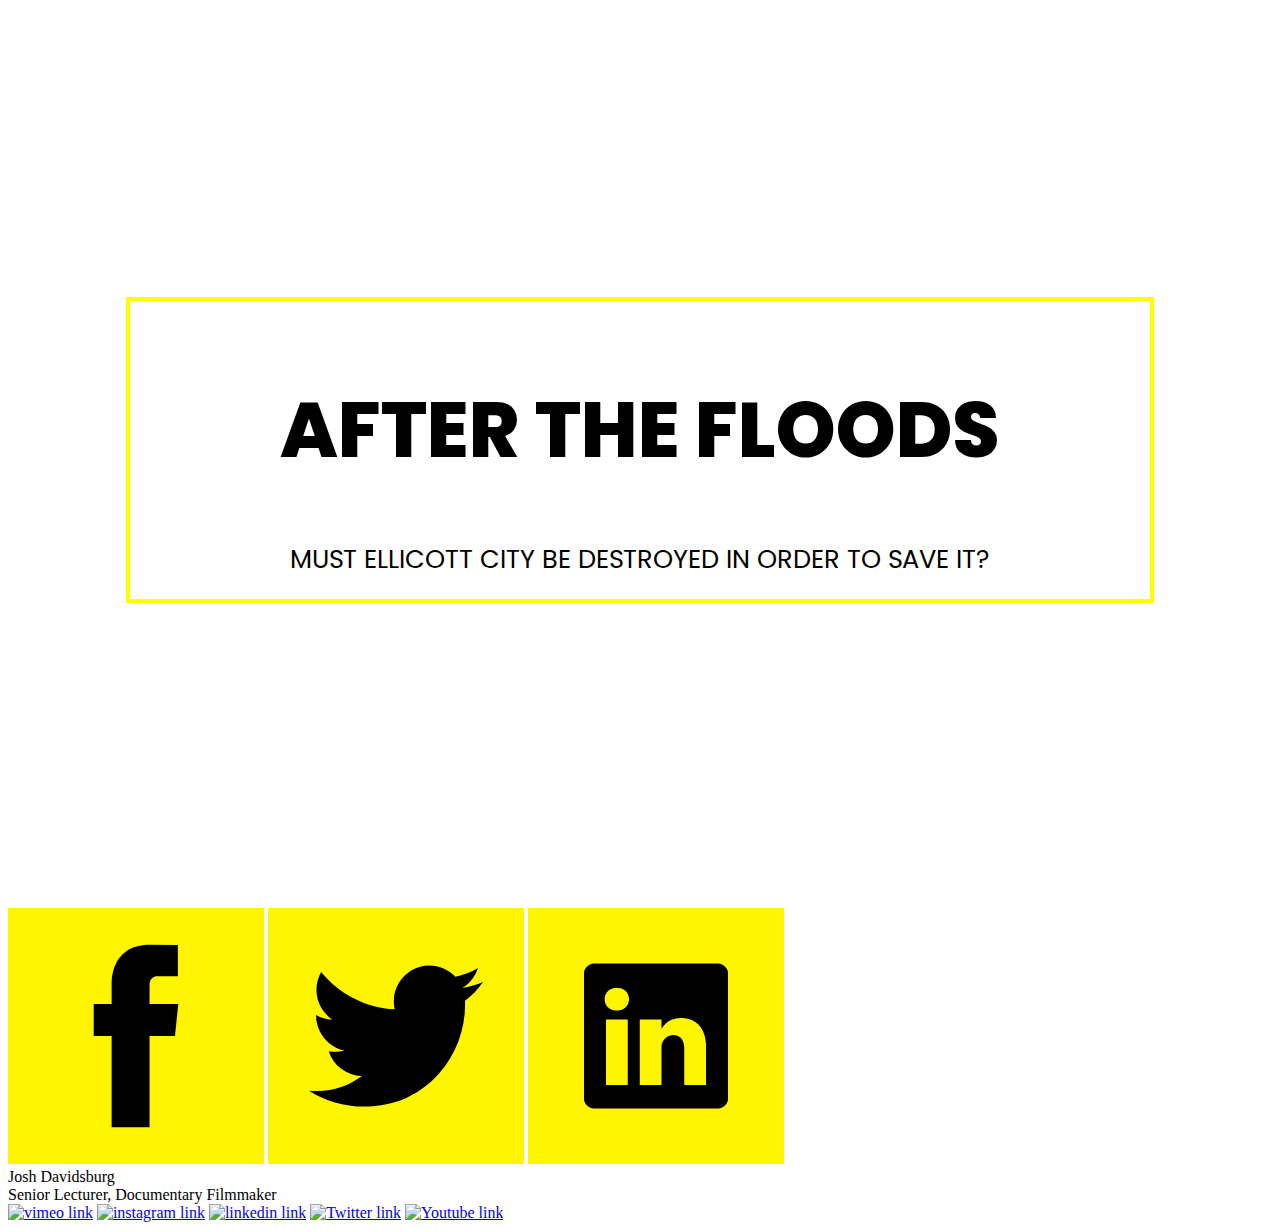
==== final-project/index.html @ 4f8ed746 "final project first" ====
<!DOCTYPE html>
<html lang="en" dir="ltr">
  <head>
    <meta charset="utf-8">
    <title>After the Floods: Must Ellicott City Be Destroyed in Order to Save It?</title>
    <link href="https://cdn.jsdelivr.net/npm/bootstrap@5.0.1/dist/css/bootstrap.min.css" rel="stylesheet" integrity="sha384-+0n0xVW2eSR5OomGNYDnhzAbDsOXxcvSN1TPprVMTNDbiYZCxYbOOl7+AMvyTG2x" crossorigin="anonymous">
    <link rel="stylesheet" rel="text/css" href="style.css">
    <link rel="preconnect" href="https://fonts.googleapis.com">
    <link rel="preconnect" href="https://fonts.gstatic.com" crossorigin>
    <link href="https://fonts.googleapis.com/css2?family=Poppins:ital,wght@0,100;0,200;0,300;0,400;0,500;0,600;0,700;0,800;0,900;1,100;1,200;1,300;1,400;1,500;1,600;1,700;1,800;1,900&display=swap" rel="stylesheet">
  </head>
  <body>
    <!-- hero video -->
      <div id="video-cover">
      <video autoplay loop muted playsinline preload id="hero-video">
        <source src="media/splash-vid.mov">
      </video>
      </div>
      <!-- hero video end -->
      <div class="hero-text">
        <h1 id="headline">After the Floods</h1>
        <div class="sub-head">Must Ellicott City Be Destroyed in Order to Save It?</div>
      </div>
      <!-- social icons -->
      <div id="social-icon-group">
      <a href="https://www.facebook.com/dialog/share"><img src="media/facebook.png" alt="facebook share" class="social-icons-top"></a>
      <a href="https://twitter.com/intent/tweet"><img src="media/twitter.png" alt="instagram link" class="social-icons-top"></a>
      <a href="https://www.linkedin.com/shareArticle"><img src="media/linkedin.png" alt="linkedin link" class="social-icons-top"></a>
      </div>

  <!-- start body -->


    <div id="footer">
      <div class="row align-items-start">
      <div class="col-sm-4" id="footer-text">
        Josh Davidsburg
      </div>
      <div class="col-sm-4" id="footer-text">
        <div class="footer-text">Senior Lecturer, Documentary Filmmaker</div>
      </div>
        <div class="col-sm-4">
          <div id="social-icons-footer">
            <a href="https://vimeo.com/jdavidsburg"><img src="icons/vimeo.jpg" alt="vimeo link" class="social-icons-bottom"></a>
            <a href="https://www.instagram.com/lot1films"><img src="icons/insta.jpg" alt="instagram link" class="social-icons-bottom"></a>
            <a href="https://www.linkedin.com/in/jdavidsburg/"><img src="icons/linkedin.png" alt="linkedin link" class="social-icons-bottom"></a>
            <a href="https://twitter.com/jdavidsburg"><img src="icons/twitter.png" alt="Twitter link" class="social-icons-bottom"></a>
            <a href="https://www.youtube.com/channel/UCfzJmSmxQj7am_1kh0dLAog"><img src="icons/youtube.png" alt="Youtube link" class="social-icons-bottom"></a>
          </div>
        </div>
    </div>
  </div>


    <script src="https://cdn.jsdelivr.net/npm/bootstrap@5.0.1/dist/js/bootstrap.bundle.min.js" integrity="sha384-gtEjrD/SeCtmISkJkNUaaKMoLD0//ElJ19smozuHV6z3Iehds+3Ulb9Bn9Plx0x4" crossorigin="anonymous"></script>
  </body>
</html>
---- final-project/style.css ----
h1{
  font-size: 6vw;
}

p{
font-family: 'PT Serif', serif;
size: 1em;
}
/* hero video/headline */

#hero-video{
  display: block;
  opacity: .5;
  overflow-x: hidden;
  display: block;
  min-height: 100vh;
  height: auto;
  width: 100%;
  object-fit: cover;
}

.hero-text{
  text-align: center;
  position: absolute;
  top: 50%;
  left: 50%;
  transform: translate(-50%, -50%);
  width: 1000px;
  padding: 20px 10px 20px 10px;
  border: 4px solid yellow;
}

#headline{
  font-family: 'Poppins', sans-serif;
  text-align: center;
  text-transform: uppercase;
  font-weight: 800;
}

.sub-head{
  font-family: 'Poppins', sans-serif;
  font-size: 2vw;
  text-transform: uppercase;
  display: inline;
  padding-left: 10px;
  padding-right: 10px;
  margin-top: 30px;
}

@media screen and (max-width:1200px){
  .hero-text{
    width: 600px;
  }

  @media screen and (max-width:800px){
    .hero-text{
      width: 400px;
    }

#about-section-head{
  font-family: 'Anton', sans-serif;
  font-size: 3em;
  color: #130AFC;
  text-transform: uppercase;
  padding-top: 15px;
}
.section-head{
  font-family: 'Anton', sans-serif;
  font-size: 3em;
  color: #130AFC;
  text-transform: uppercase;
  padding-top: 50px;

}

.camera-photo{
  width: 100%;
  padding-top: 25px;
  padding-left: 25px;
}

#about-me{
  padding-top: 40px;

}

#skills{
  text-align: center;
}

/*Experience */
.jobtitle {
  font-family: 'PT Serif', serif;
  font-weight: 600;
  font-size: 1.5em;
  margin-top: 20px
}


/* Job organization titling */
.organization {
  font-family: 'PT Serif', serif;
  font-weight: 400;
  font-size: 1.25em;
}

/* Job dates styling */
.date{
  font-family: 'PT Serif', serif;
  font-weight: 400;
  font-style: italic;
  font-size: 1em;
  margin-top: 2px;
}

/* skills */
li {
  font-family: 'PT Serif', serif;
  font-size: 1em;
  list-style-type: none;
  margin-top: 5px;
  margin-left: 20px;
  display:inline-table;
}

/*substack info */
#substack{
border: 2px solid black;
margin-top: 75px;
}

.section-head-substack{
  font-family: 'Anton', sans-serif;
  font-size: 3em;
  color: #130AFC;
  text-transform: uppercase;
}
#substack-signup{
   width:480;
   height:320;
   background:white;
   frameborder:0;
   scrolling: no;
}

/*footer*/
#footer{
  background-color: #130AFC;
  margin-top: 100px;
}

#footer-text {
  font-size: 1em;
  text-align: center;
  font-family: 'Anton', sans-serif;
  color: white;
  padding-top: 20px;
  padding-bottom: 20px;
}

/*social icons top */
.social-icons-top{
  width: 50px;
  display: inline-block;
}

#social-icon-group{
  position: absolute;
  top: 15px;
  left: 20px;
}

/* social icons footer */
.social-icons-bottom{
  width: 30px;
  display: inline-block;
}

#social-icons-footer{
  position: absolute;
  right: 20px;
  margin-top: 15px;
}

@media screen and (max-width:600px){
  #footer-text{
    display: none;
  }


body{
  overflow-x: hidden;
}
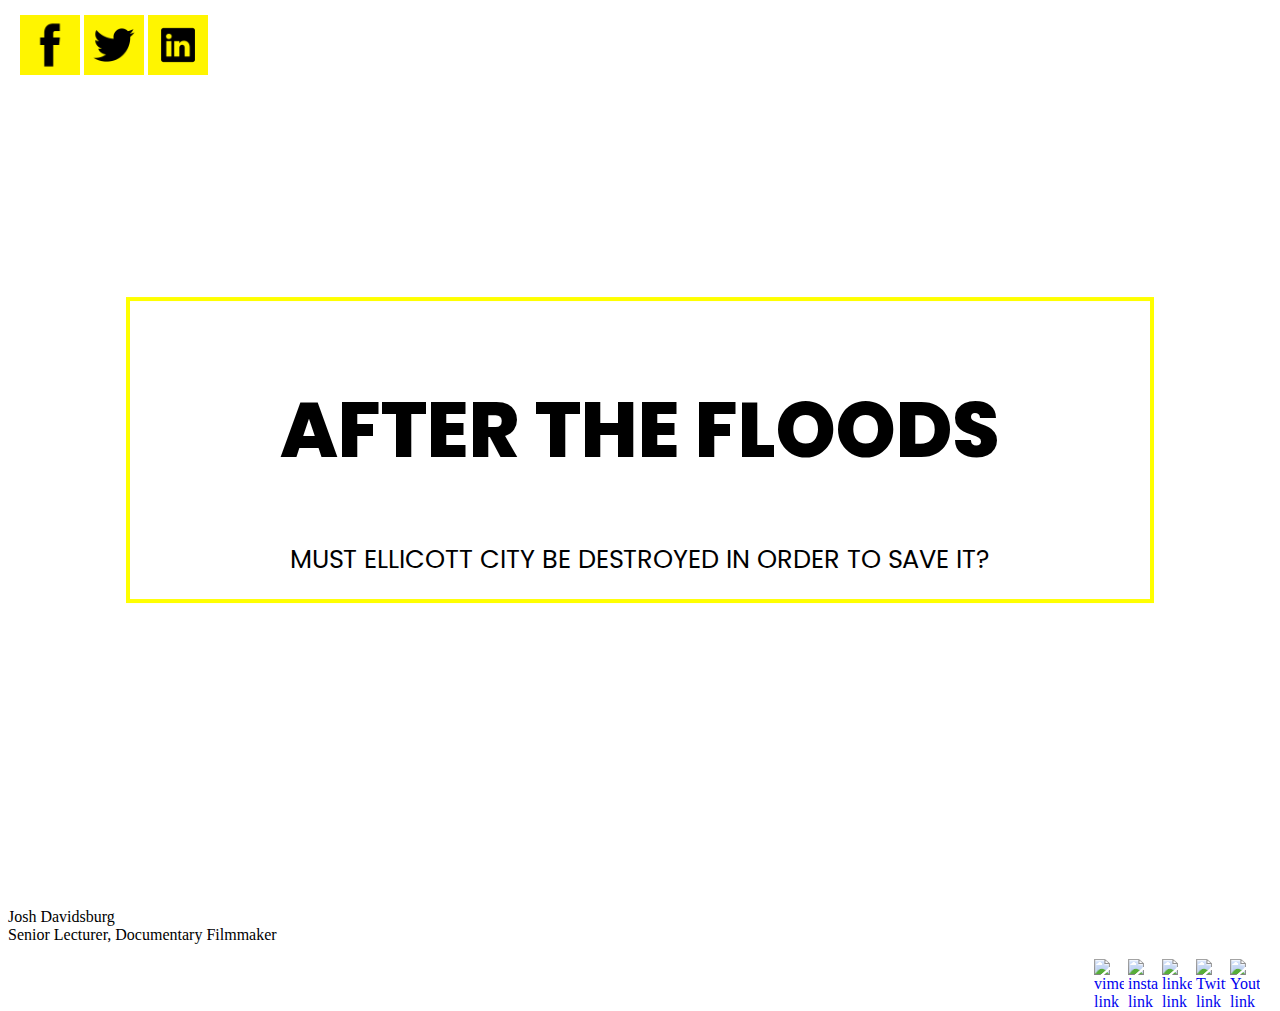
==== commit b23cf8e2: "final updates" ====
--- a/final-project/index.html
+++ b/final-project/index.html
@@ -21,11 +21,12 @@
         <h1 id="headline">After the Floods</h1>
         <div class="sub-head">Must Ellicott City Be Destroyed in Order to Save It?</div>
       </div>
+
       <!-- social icons -->
-      <div id="social-icon-group">
-      <a href="https://www.facebook.com/dialog/share"><img src="media/facebook.png" alt="facebook share" class="social-icons-top"></a>
-      <a href="https://twitter.com/intent/tweet"><img src="media/twitter.png" alt="instagram link" class="social-icons-top"></a>
-      <a href="https://www.linkedin.com/shareArticle"><img src="media/linkedin.png" alt="linkedin link" class="social-icons-top"></a>
+      <div id="social-icons-group">
+      <a href="https://www.facebook.com/sharer/sharer.php?u=https%3A//jdavidsburg.github.io/josh-davidsburg-jour352/final-project/index.html"><img src="media/facebook.png" alt="facebook share" class="social-icons-top"></a>
+      <a href="https://twitter.com/intent/tweet?text=https%3A//jdavidsburg.github.io/josh-davidsburg-jour352/final-project/index.html"><img src="media/twitter.png" alt="instagram link" class="social-icons-top"></a>
+      <a href="https://www.linkedin.com/shareArticle?mini=true&url=https%3A//jdavidsburg.github.io/josh-davidsburg-jour352/final-project/index.html&title=&summary=&source="><img src="media/linkedin.png" alt="linkedin link" class="social-icons-top"></a>
       </div>
 
   <!-- start body -->
--- a/final-project/style.css
+++ b/final-project/style.css
@@ -51,11 +51,43 @@
   .hero-text{
     width: 600px;
   }
-
-  @media screen and (max-width:800px){
+}
+
+@media screen and (max-width:800px){
     .hero-text{
       width: 400px;
     }
+  }
+    /*social icons top */
+    .social-icons-top{
+      width: 60px;
+      display: inline-block;
+    }
+
+    #social-icons-group{
+      position: absolute;
+      top: 15px;
+      left: 20px;
+    }
+
+    /* social icons footer */
+    .social-icons-bottom{
+      width: 30px;
+      display: inline-block;
+    }
+
+    #social-icons-footer{
+      position: absolute;
+      right: 20px;
+      margin-top: 15px;
+    }
+
+    @media screen and (max-width:600px){
+      #footer-text{
+        display: none;
+      }
+
+
 
 #about-section-head{
   font-family: 'Anton', sans-serif;
@@ -164,7 +196,7 @@
   display: inline-block;
 }
 
-#social-icon-group{
+#social-icons-group{
   position: absolute;
   top: 15px;
   left: 20px;
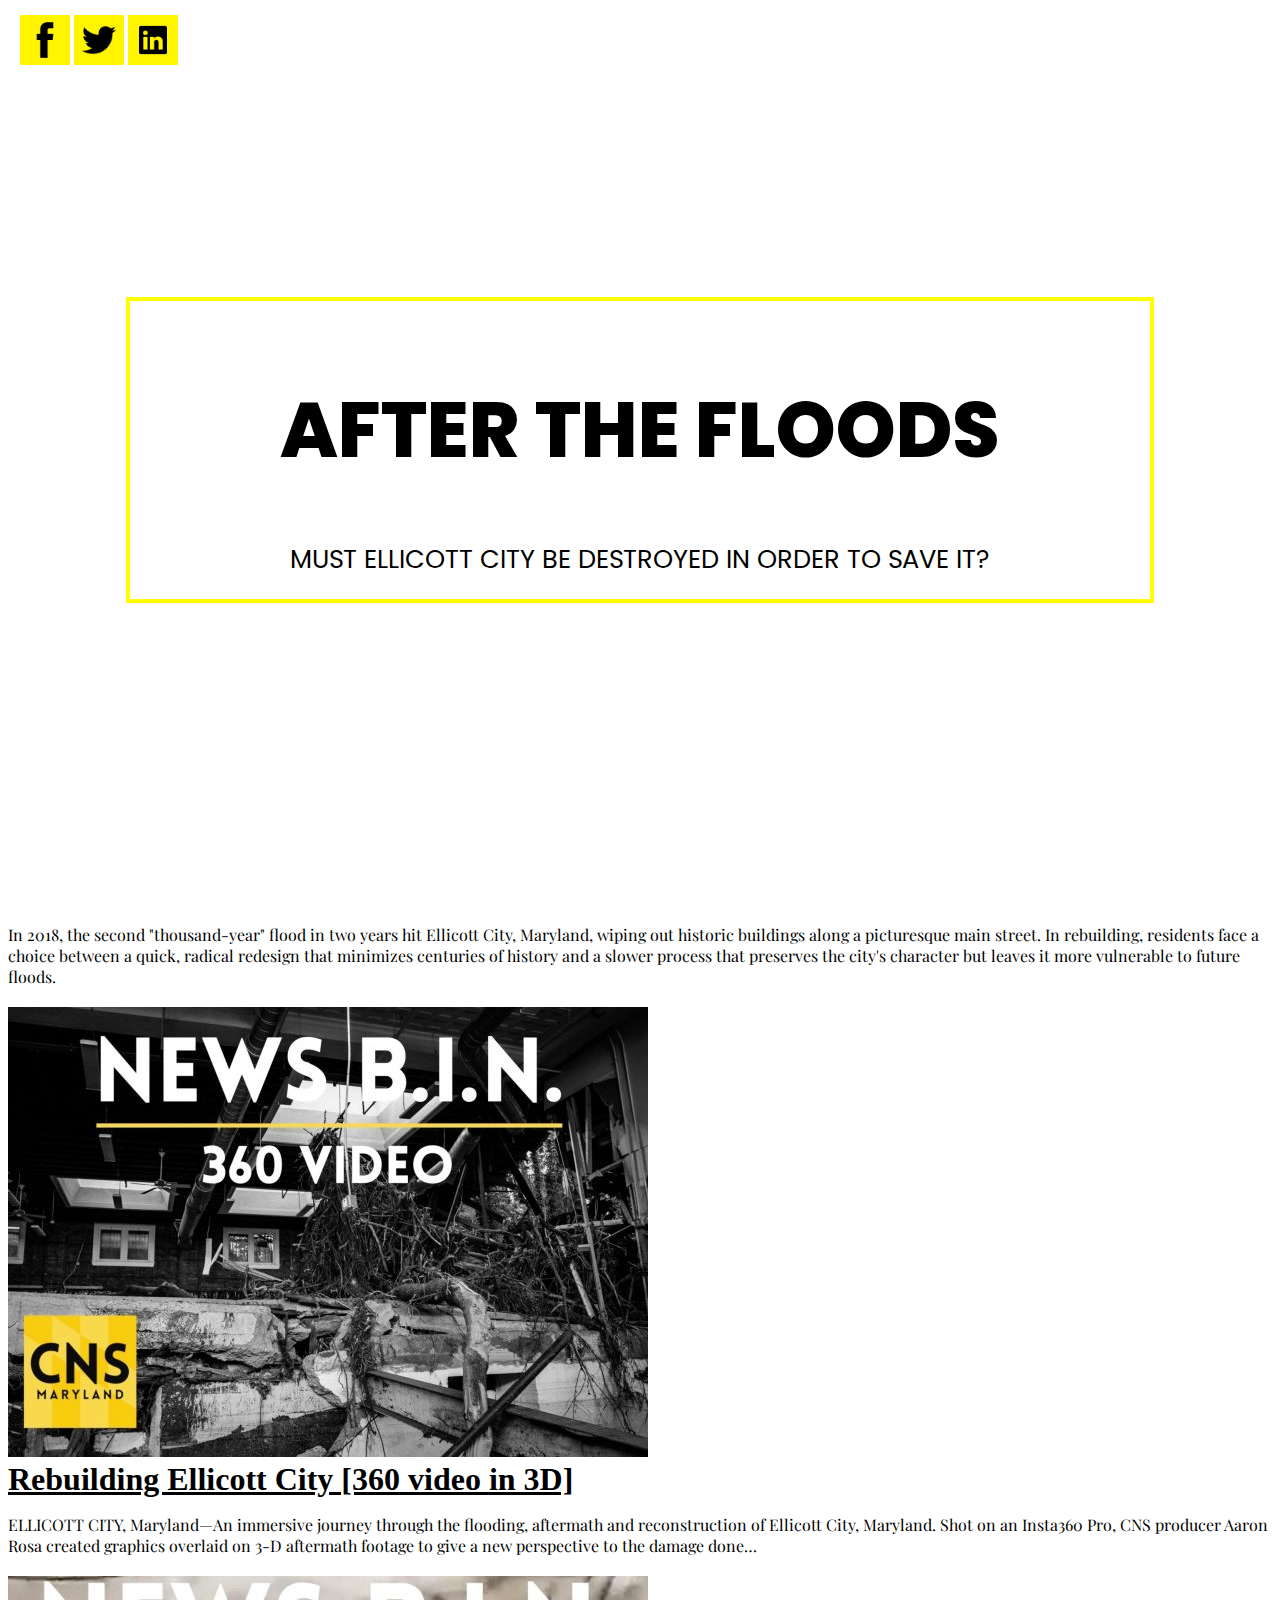
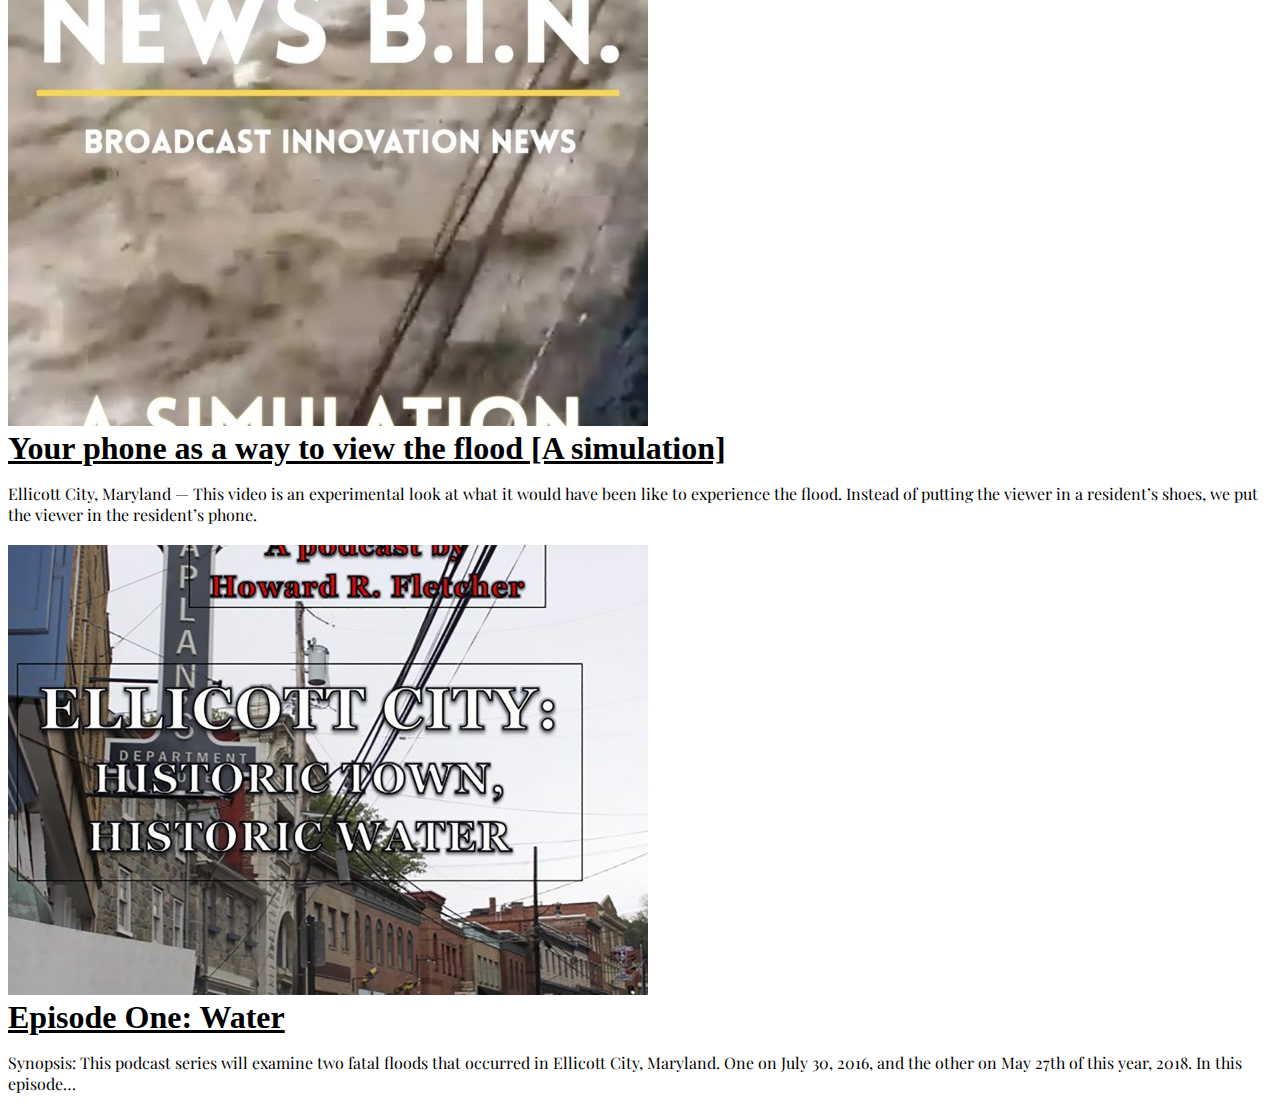
==== commit 392b62a9: "update" ====
--- a/final-project/index.html
+++ b/final-project/index.html
@@ -27,32 +27,46 @@
       <a href="https://www.facebook.com/sharer/sharer.php?u=https%3A//jdavidsburg.github.io/josh-davidsburg-jour352/final-project/index.html"><img src="media/facebook.png" alt="facebook share" class="social-icons-top"></a>
       <a href="https://twitter.com/intent/tweet?text=https%3A//jdavidsburg.github.io/josh-davidsburg-jour352/final-project/index.html"><img src="media/twitter.png" alt="instagram link" class="social-icons-top"></a>
       <a href="https://www.linkedin.com/shareArticle?mini=true&url=https%3A//jdavidsburg.github.io/josh-davidsburg-jour352/final-project/index.html&title=&summary=&source="><img src="media/linkedin.png" alt="linkedin link" class="social-icons-top"></a>
+      <link rel="preconnect" href="https://fonts.googleapis.com">
+      <link rel="preconnect" href="https://fonts.gstatic.com" crossorigin>
+      <link href="https://fonts.googleapis.com/css2?family=Playfair+Display:ital,wght@0,400;0,500;0,600;1,400;1,500;1,600;1,900&display=swap" rel="stylesheet"> 
       </div>
 
   <!-- start body -->
+  <div class="container">
+  <p>In 2018, the second "thousand-year" flood in two years hit Ellicott City, Maryland, wiping out historic buildings along a picturesque main street. In rebuilding, residents face a choice between a quick, radical redesign that minimizes centuries of history and a slower process that preserves the city's character but leaves it more vulnerable to future floods.<p>
 
 
-    <div id="footer">
-      <div class="row align-items-start">
-      <div class="col-sm-4" id="footer-text">
-        Josh Davidsburg
+    <div class="row">
+        <div class="col-md-4">
+        <div class="story-box">
+            <a href="https://cnsmaryland.org/2018/12/12/rebuilding-ellicott-city-360-video-in-3d/"><img src="media/ellicott-city-360.jpg" alt="Ellicott City 360" class="img-fluid"></a>
+            <div class="story-head"><a href="https://cnsmaryland.org/2018/12/12/rebuilding-ellicott-city-360-video-in-3d/">Rebuilding Ellicott City [360 video in 3D]</a></div>
+            <p>ELLICOTT CITY, Maryland—An immersive journey through the flooding, aftermath and reconstruction of Ellicott City, Maryland. Shot on an Insta360 Pro, CNS producer Aaron Rosa created graphics overlaid on 3-D aftermath footage to give a new perspective to the damage done…<p>
+        </div>
       </div>
-      <div class="col-sm-4" id="footer-text">
-        <div class="footer-text">Senior Lecturer, Documentary Filmmaker</div>
+      <div class="col-md-4">
+        <div class="story-box">
+          <a href="https://cnsmaryland.org/2018/12/12/your-phone-as-a-way-to-view-the-flood-a-simulation/"><img src="media/storm-phone.jpg" alt="Phone Simulation Thumbnail" class="img-fluid"></a>
+          <div class="story-head"><a href="https://cnsmaryland.org/2018/12/12/your-phone-as-a-way-to-view-the-flood-a-simulation/">Your phone as a way to view the flood [A simulation]</a></div>
+          <p>Ellicott City, Maryland — This video is an experimental look at what it would have been like to experience the flood. Instead of putting the viewer in a resident’s shoes, we put the viewer in the resident’s phone.</p>
+          </div>
+    </div>
+    <div class="col-md-4">
+      <div class="story-box">
+        <a href="https://cnsmaryland.org/2018/12/18/ellicott-city-historic-town-historic-water-podcast-episode-one/"><img src="media/podcast-art.jpg" alt="Podcast Thumbnail" class="img-fluid"></a>
+        <div class="story-head">
+          <a href="https://cnsmaryland.org/2018/12/18/ellicott-city-historic-town-historic-water-podcast-episode-one/">Episode One: Water</a>
+        </div>
+          <p>Synopsis: This podcast series will examine two fatal floods that occurred in Ellicott City, Maryland. One on July 30, 2016, and the other on May 27th of this year, 2018. In this episode…</p>
+          </div>
       </div>
-        <div class="col-sm-4">
-          <div id="social-icons-footer">
-            <a href="https://vimeo.com/jdavidsburg"><img src="icons/vimeo.jpg" alt="vimeo link" class="social-icons-bottom"></a>
-            <a href="https://www.instagram.com/lot1films"><img src="icons/insta.jpg" alt="instagram link" class="social-icons-bottom"></a>
-            <a href="https://www.linkedin.com/in/jdavidsburg/"><img src="icons/linkedin.png" alt="linkedin link" class="social-icons-bottom"></a>
-            <a href="https://twitter.com/jdavidsburg"><img src="icons/twitter.png" alt="Twitter link" class="social-icons-bottom"></a>
-            <a href="https://www.youtube.com/channel/UCfzJmSmxQj7am_1kh0dLAog"><img src="icons/youtube.png" alt="Youtube link" class="social-icons-bottom"></a>
-          </div>
-        </div>
-    </div>
-  </div>
+      </div>
 
 
+
+
+  </div>
     <script src="https://cdn.jsdelivr.net/npm/bootstrap@5.0.1/dist/js/bootstrap.bundle.min.js" integrity="sha384-gtEjrD/SeCtmISkJkNUaaKMoLD0//ElJ19smozuHV6z3Iehds+3Ulb9Bn9Plx0x4" crossorigin="anonymous"></script>
   </body>
 </html>
--- a/final-project/style.css
+++ b/final-project/style.css
@@ -3,7 +3,7 @@
 }
 
 p{
-font-family: 'PT Serif', serif;
+font-family: 'Playfair Display', serif;
 size: 1em;
 }
 /* hero video/headline */
@@ -28,6 +28,13 @@
   width: 1000px;
   padding: 20px 10px 20px 10px;
   border: 4px solid yellow;
+}
+/* link */
+a{
+  color: black;
+}
+a:hover{
+  color:#f23030;
 }
 
 #headline{
@@ -86,108 +93,6 @@
       #footer-text{
         display: none;
       }
-
-
-
-#about-section-head{
-  font-family: 'Anton', sans-serif;
-  font-size: 3em;
-  color: #130AFC;
-  text-transform: uppercase;
-  padding-top: 15px;
-}
-.section-head{
-  font-family: 'Anton', sans-serif;
-  font-size: 3em;
-  color: #130AFC;
-  text-transform: uppercase;
-  padding-top: 50px;
-
-}
-
-.camera-photo{
-  width: 100%;
-  padding-top: 25px;
-  padding-left: 25px;
-}
-
-#about-me{
-  padding-top: 40px;
-
-}
-
-#skills{
-  text-align: center;
-}
-
-/*Experience */
-.jobtitle {
-  font-family: 'PT Serif', serif;
-  font-weight: 600;
-  font-size: 1.5em;
-  margin-top: 20px
-}
-
-
-/* Job organization titling */
-.organization {
-  font-family: 'PT Serif', serif;
-  font-weight: 400;
-  font-size: 1.25em;
-}
-
-/* Job dates styling */
-.date{
-  font-family: 'PT Serif', serif;
-  font-weight: 400;
-  font-style: italic;
-  font-size: 1em;
-  margin-top: 2px;
-}
-
-/* skills */
-li {
-  font-family: 'PT Serif', serif;
-  font-size: 1em;
-  list-style-type: none;
-  margin-top: 5px;
-  margin-left: 20px;
-  display:inline-table;
-}
-
-/*substack info */
-#substack{
-border: 2px solid black;
-margin-top: 75px;
-}
-
-.section-head-substack{
-  font-family: 'Anton', sans-serif;
-  font-size: 3em;
-  color: #130AFC;
-  text-transform: uppercase;
-}
-#substack-signup{
-   width:480;
-   height:320;
-   background:white;
-   frameborder:0;
-   scrolling: no;
-}
-
-/*footer*/
-#footer{
-  background-color: #130AFC;
-  margin-top: 100px;
-}
-
-#footer-text {
-  font-size: 1em;
-  text-align: center;
-  font-family: 'Anton', sans-serif;
-  color: white;
-  padding-top: 20px;
-  padding-bottom: 20px;
 }
 
 /*social icons top */
@@ -214,12 +119,26 @@
   margin-top: 15px;
 }
 
+/*story squares */
+.story-box{
+  margin-top: 20px;
+}
+
+.story-head{
+  font-size: 2em;
+  font-weight: 700;
+  width: 100%;
+}
+
+
+
 @media screen and (max-width:600px){
   #footer-text{
     display: none;
   }
 
 
+
 body{
   overflow-x: hidden;
 }
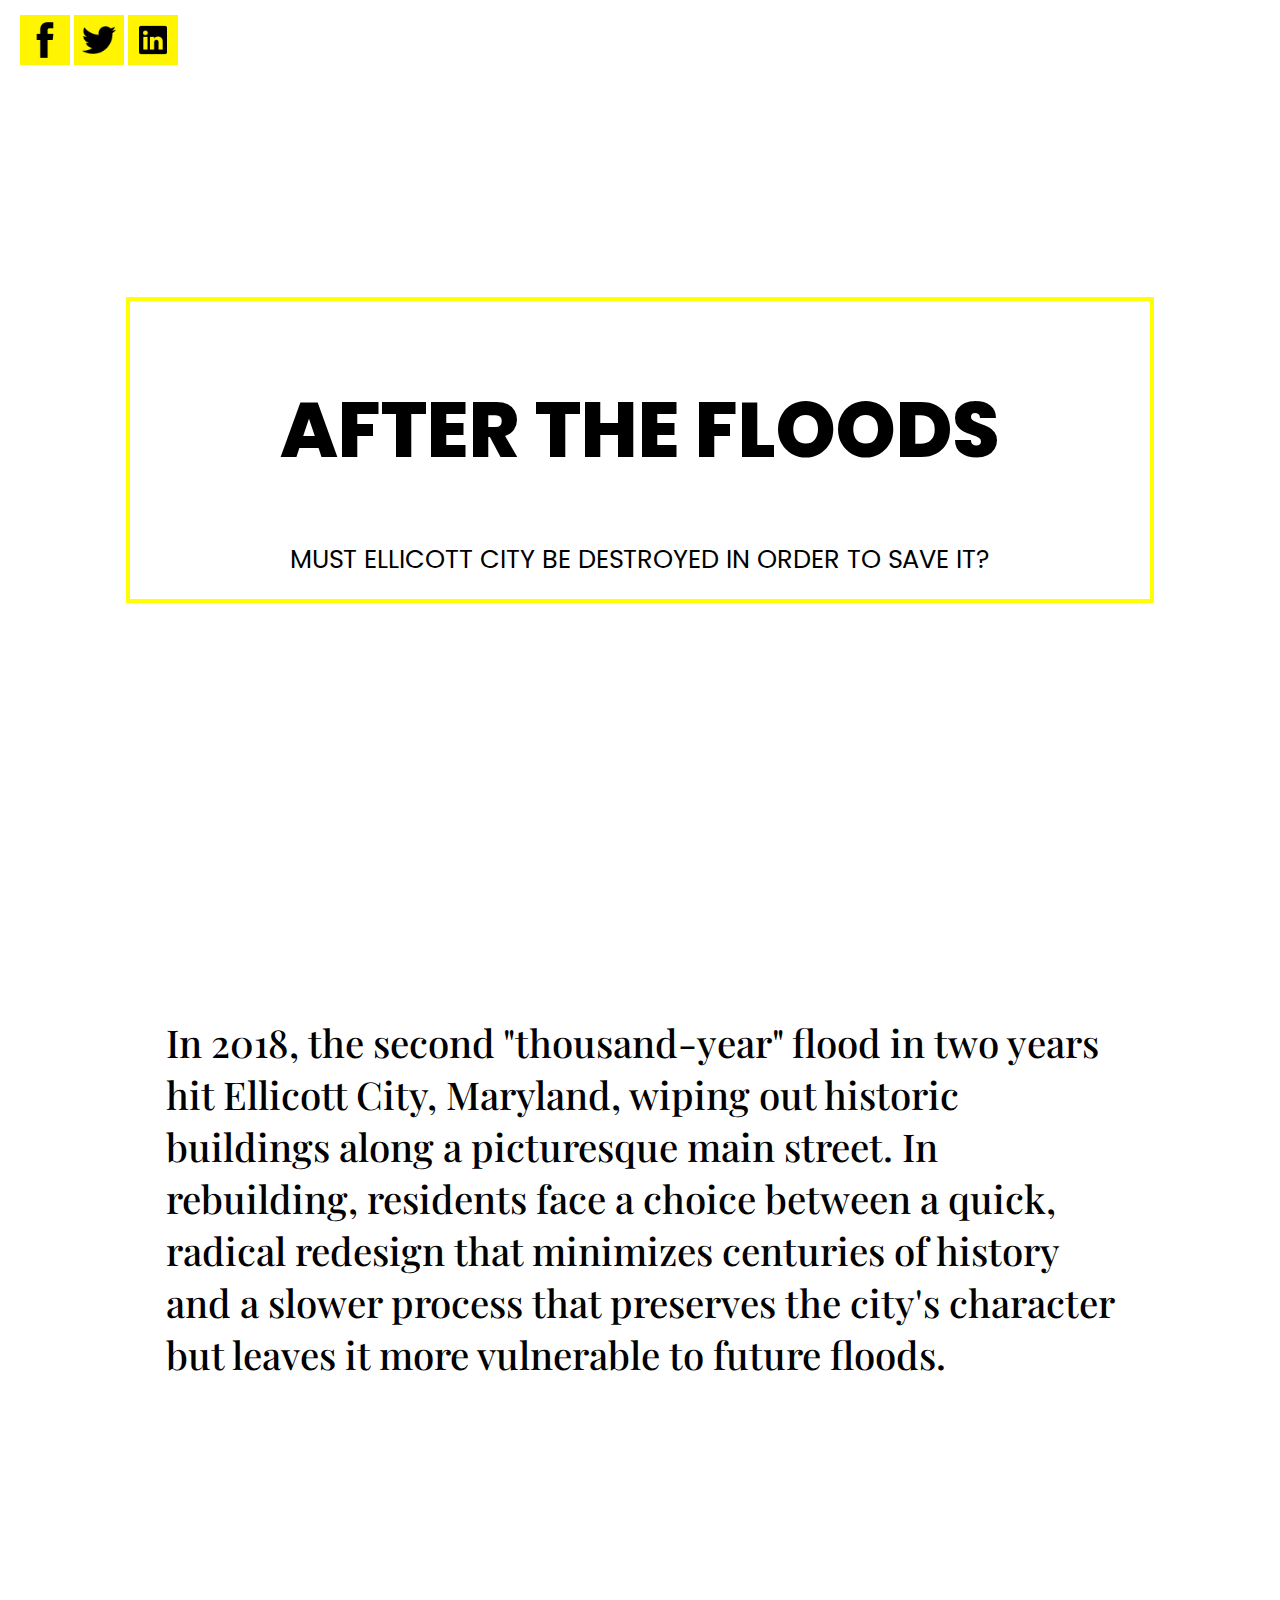
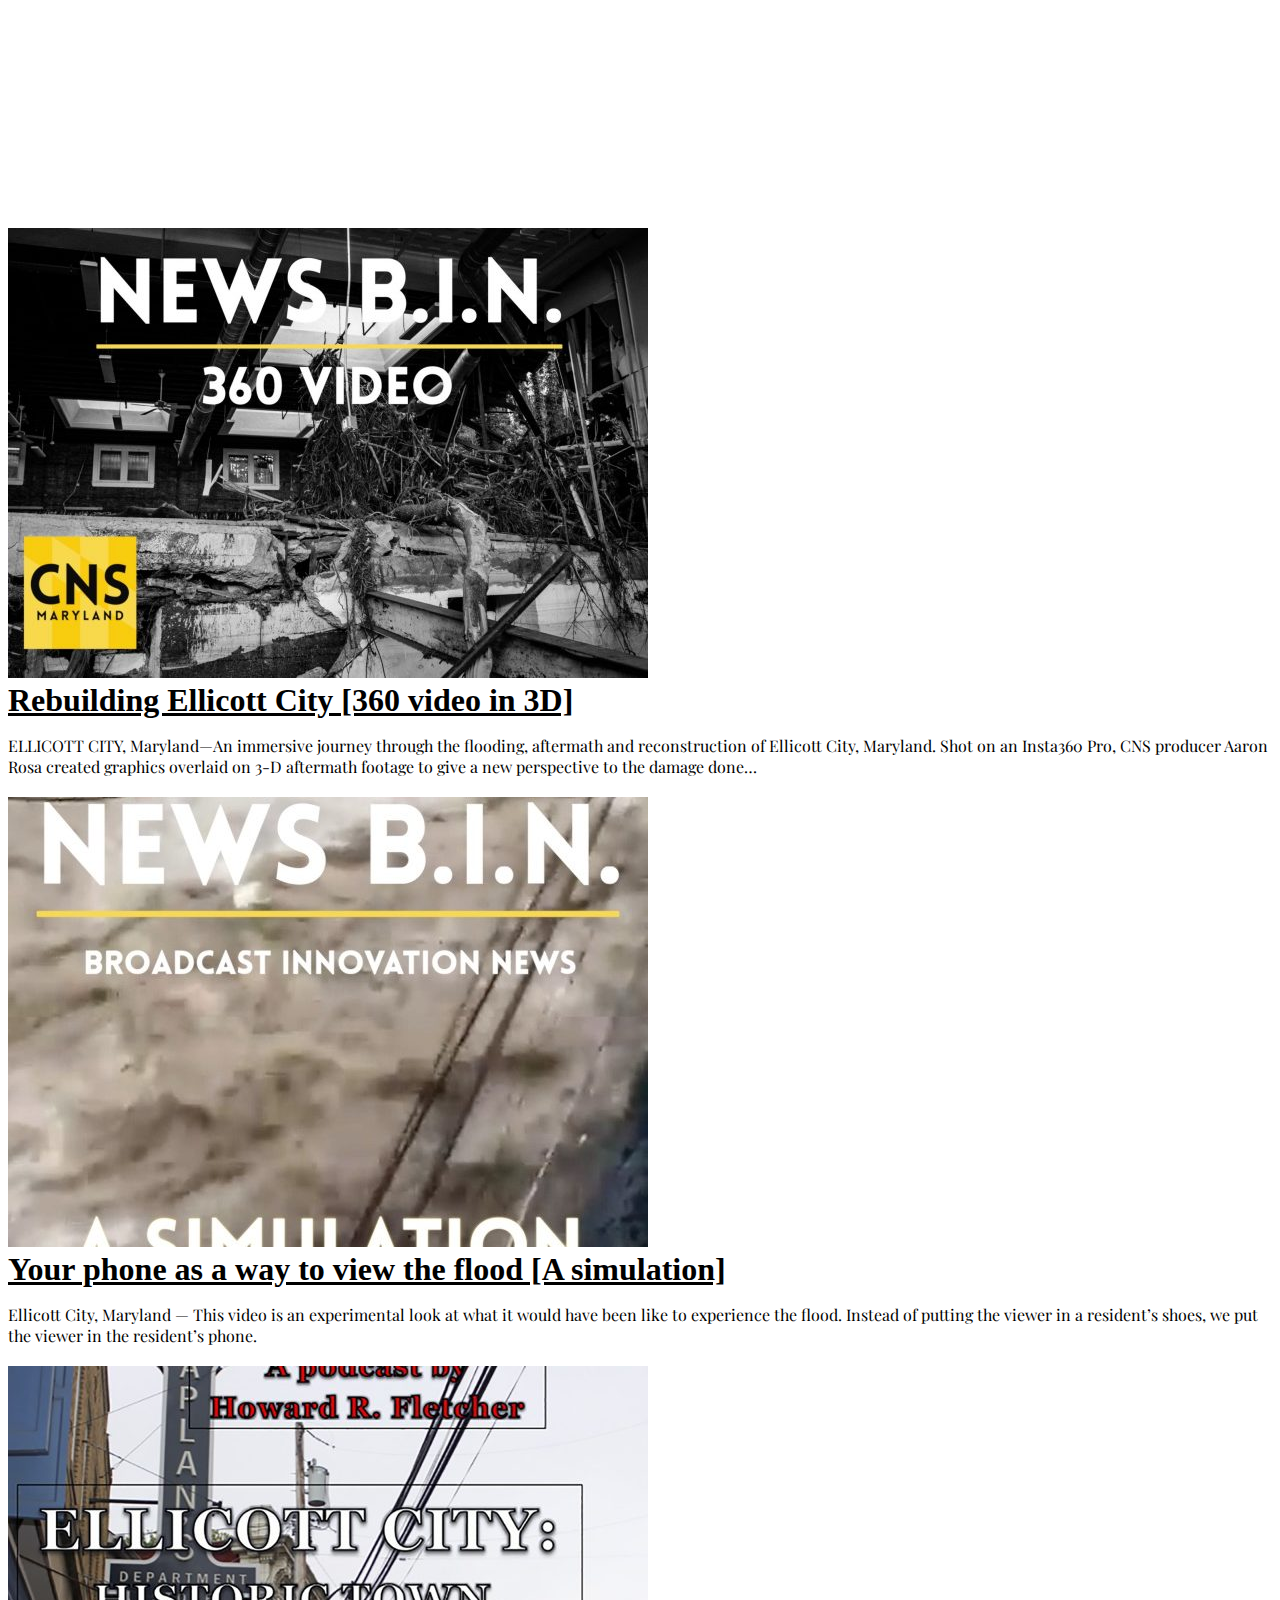
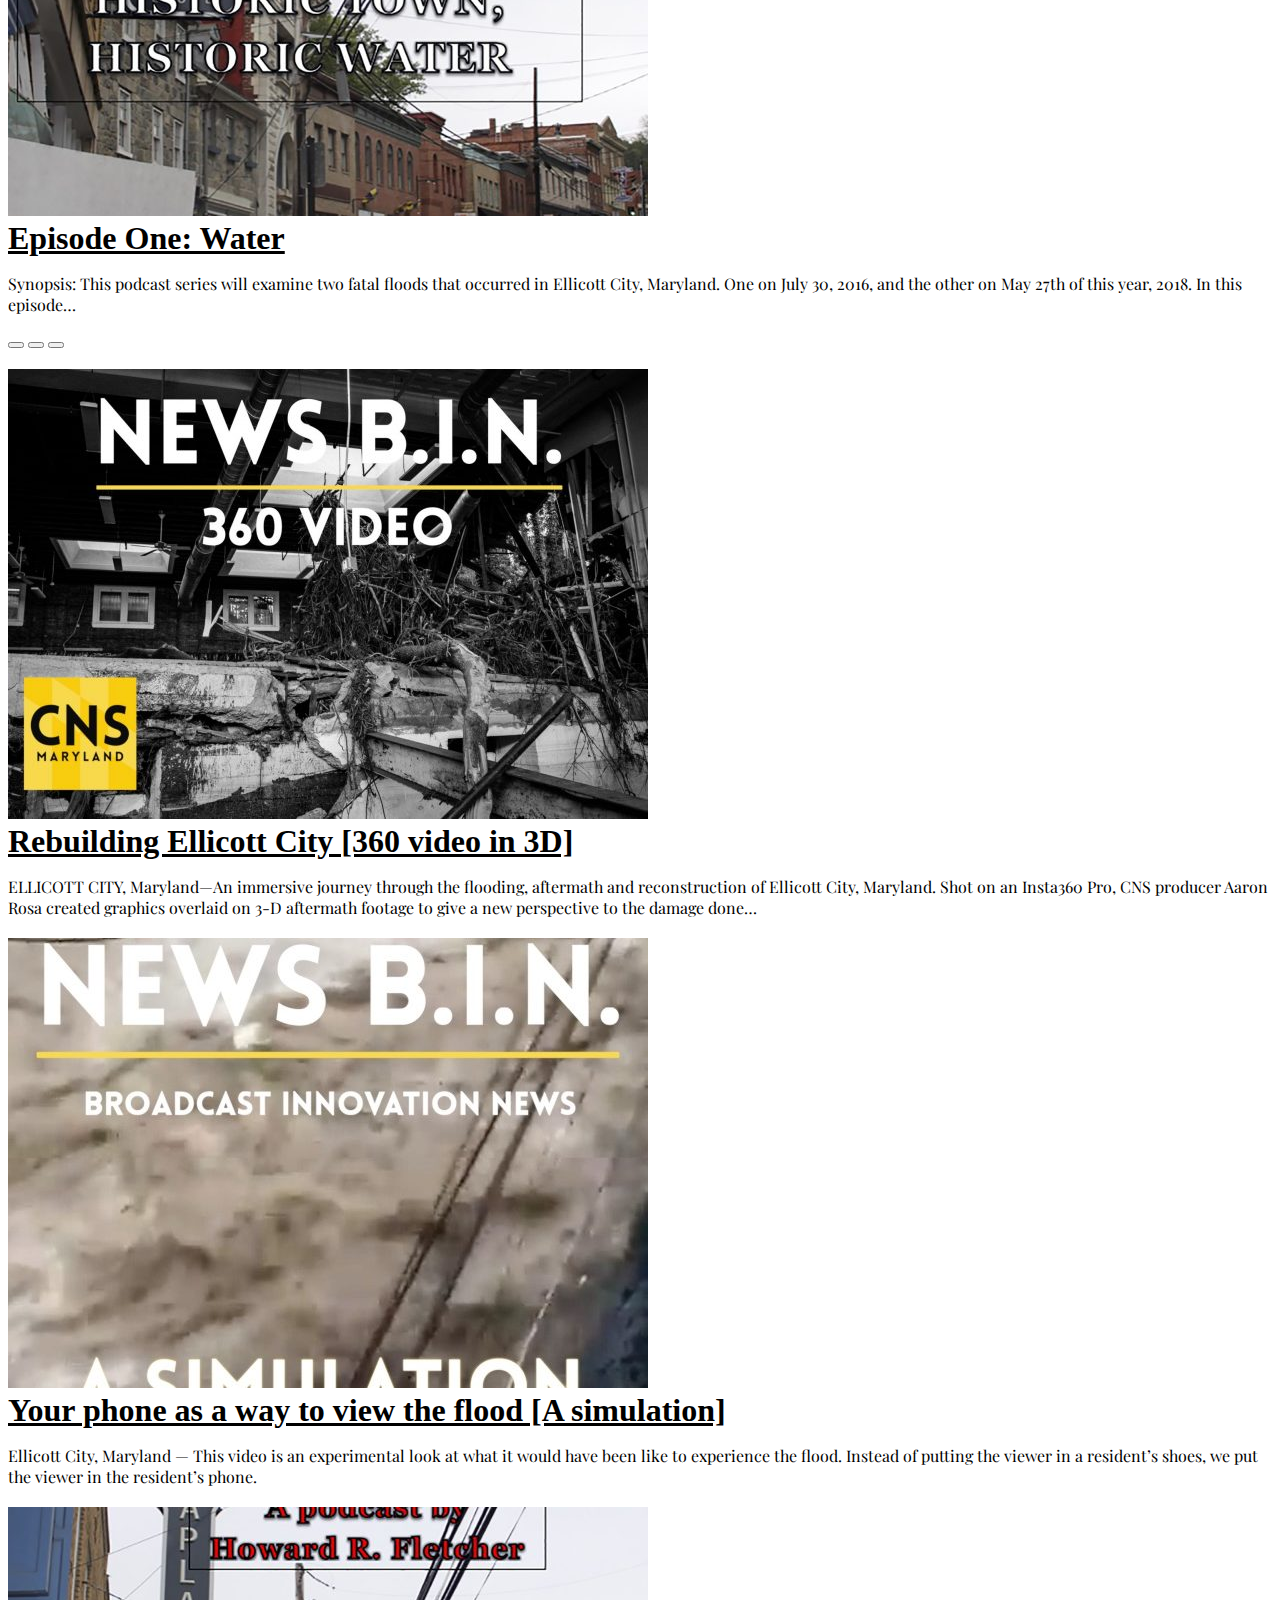
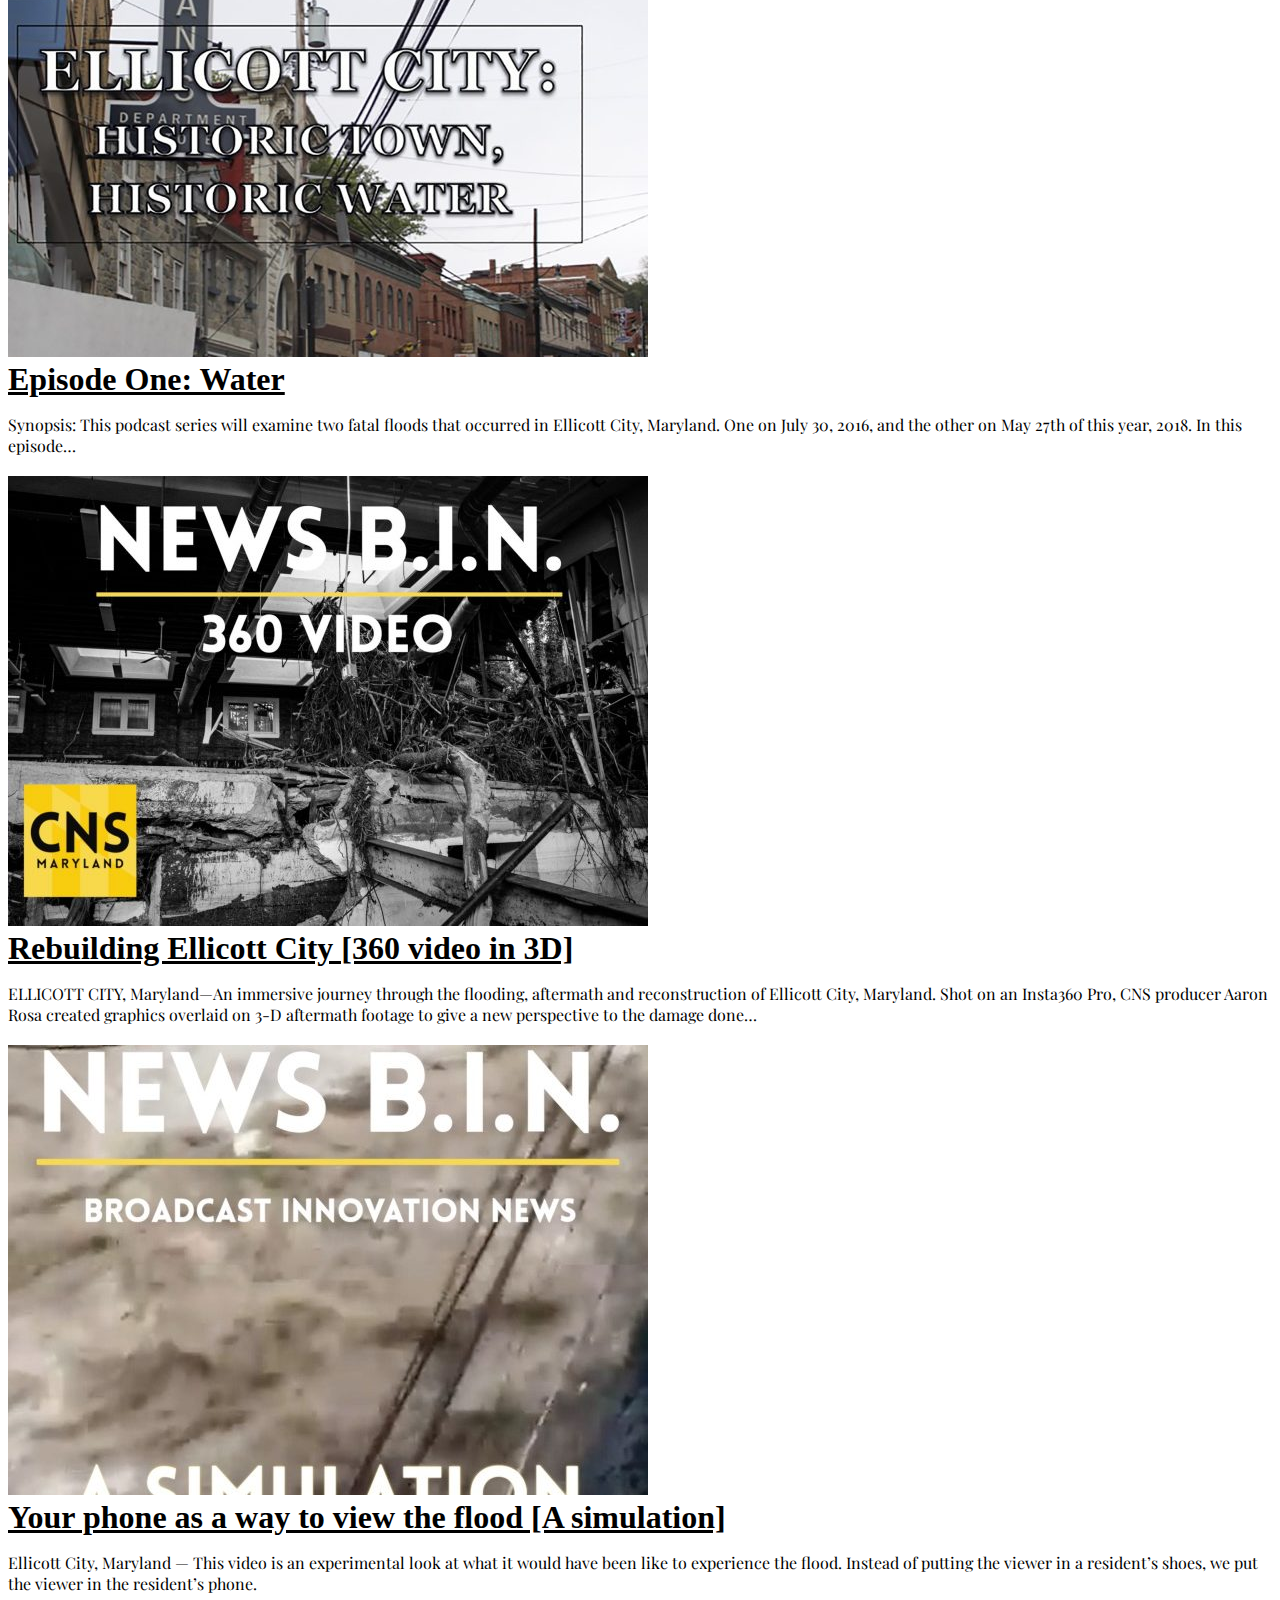
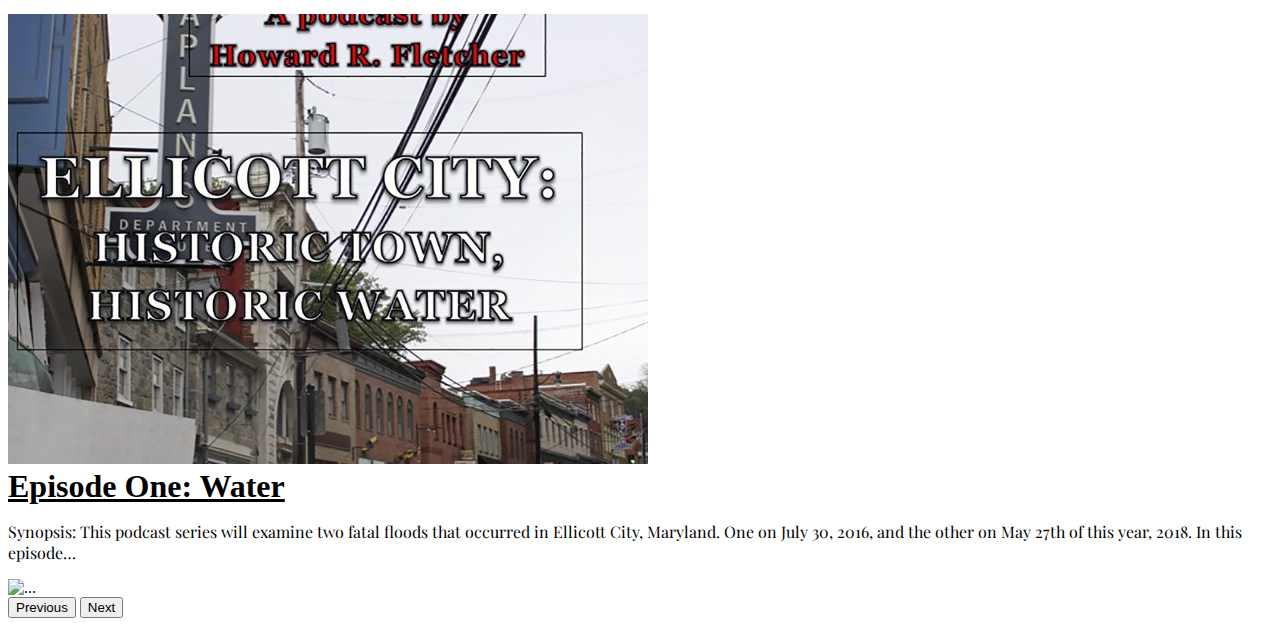
==== commit 3389e678: "final project update" ====
--- a/final-project/index.html
+++ b/final-project/index.html
@@ -29,20 +29,22 @@
       <a href="https://www.linkedin.com/shareArticle?mini=true&url=https%3A//jdavidsburg.github.io/josh-davidsburg-jour352/final-project/index.html&title=&summary=&source="><img src="media/linkedin.png" alt="linkedin link" class="social-icons-top"></a>
       <link rel="preconnect" href="https://fonts.googleapis.com">
       <link rel="preconnect" href="https://fonts.gstatic.com" crossorigin>
-      <link href="https://fonts.googleapis.com/css2?family=Playfair+Display:ital,wght@0,400;0,500;0,600;1,400;1,500;1,600;1,900&display=swap" rel="stylesheet"> 
+      <link href="https://fonts.googleapis.com/css2?family=Playfair+Display:ital,wght@0,400;0,500;0,600;1,400;1,500;1,600;1,900&display=swap" rel="stylesheet">
       </div>
 
   <!-- start body -->
+  <!--series open -->
   <div class="container">
-  <p>In 2018, the second "thousand-year" flood in two years hit Ellicott City, Maryland, wiping out historic buildings along a picturesque main street. In rebuilding, residents face a choice between a quick, radical redesign that minimizes centuries of history and a slower process that preserves the city's character but leaves it more vulnerable to future floods.<p>
-
+    <div class="series-open">
+      <div class="series-head">In 2018, the second "thousand-year" flood in two years hit Ellicott City, Maryland, wiping out historic buildings along a picturesque main street. In rebuilding, residents face a choice between a quick, radical redesign that minimizes centuries of history and a slower process that preserves the city's character but leaves it more vulnerable to future floods.</div>
+  </div>
 
     <div class="row">
         <div class="col-md-4">
         <div class="story-box">
             <a href="https://cnsmaryland.org/2018/12/12/rebuilding-ellicott-city-360-video-in-3d/"><img src="media/ellicott-city-360.jpg" alt="Ellicott City 360" class="img-fluid"></a>
             <div class="story-head"><a href="https://cnsmaryland.org/2018/12/12/rebuilding-ellicott-city-360-video-in-3d/">Rebuilding Ellicott City [360 video in 3D]</a></div>
-            <p>ELLICOTT CITY, Maryland—An immersive journey through the flooding, aftermath and reconstruction of Ellicott City, Maryland. Shot on an Insta360 Pro, CNS producer Aaron Rosa created graphics overlaid on 3-D aftermath footage to give a new perspective to the damage done…<p>
+            <p>ELLICOTT CITY, Maryland—An immersive journey through the flooding, aftermath and reconstruction of Ellicott City, Maryland. Shot on an Insta360 Pro, CNS producer Aaron Rosa created graphics overlaid on 3-D aftermath footage to give a new perspective to the damage done…</p>
         </div>
       </div>
       <div class="col-md-4">
@@ -63,7 +65,81 @@
       </div>
       </div>
 
-
+<!--carosel test -->
+<div id="carouselExampleIndicators" class="carousel slide" data-bs-ride="carousel">
+  <div class="carousel-indicators">
+    <button type="button" data-bs-target="#carouselExampleIndicators" data-bs-slide-to="0" class="active" aria-current="true" aria-label="Slide 1"></button>
+    <button type="button" data-bs-target="#carouselExampleIndicators" data-bs-slide-to="1" aria-label="Slide 2"></button>
+    <button type="button" data-bs-target="#carouselExampleIndicators" data-bs-slide-to="2" aria-label="Slide 3"></button>
+  </div>
+  <div class="carousel-inner">
+    <div class="carousel-item active">
+      <div class="row" class="d-block w-100">
+          <div class="col-md-4">
+          <div class="story-box">
+              <a href="https://cnsmaryland.org/2018/12/12/rebuilding-ellicott-city-360-video-in-3d/"><img src="media/ellicott-city-360.jpg" alt="Ellicott City 360" class="img-fluid"></a>
+              <div class="story-head"><a href="https://cnsmaryland.org/2018/12/12/rebuilding-ellicott-city-360-video-in-3d/">Rebuilding Ellicott City [360 video in 3D]</a></div>
+              <p>ELLICOTT CITY, Maryland—An immersive journey through the flooding, aftermath and reconstruction of Ellicott City, Maryland. Shot on an Insta360 Pro, CNS producer Aaron Rosa created graphics overlaid on 3-D aftermath footage to give a new perspective to the damage done…</p>
+          </div>
+        </div>
+        <div class="col-md-4">
+          <div class="story-box">
+            <a href="https://cnsmaryland.org/2018/12/12/your-phone-as-a-way-to-view-the-flood-a-simulation/"><img src="media/storm-phone.jpg" alt="Phone Simulation Thumbnail" class="img-fluid"></a>
+            <div class="story-head"><a href="https://cnsmaryland.org/2018/12/12/your-phone-as-a-way-to-view-the-flood-a-simulation/">Your phone as a way to view the flood [A simulation]</a></div>
+            <p>Ellicott City, Maryland — This video is an experimental look at what it would have been like to experience the flood. Instead of putting the viewer in a resident’s shoes, we put the viewer in the resident’s phone.</p>
+            </div>
+      </div>
+      <div class="col-md-4">
+        <div class="story-box">
+          <a href="https://cnsmaryland.org/2018/12/18/ellicott-city-historic-town-historic-water-podcast-episode-one/"><img src="media/podcast-art.jpg" alt="Podcast Thumbnail" class="img-fluid"></a>
+          <div class="story-head">
+            <a href="https://cnsmaryland.org/2018/12/18/ellicott-city-historic-town-historic-water-podcast-episode-one/">Episode One: Water</a>
+          </div>
+            <p>Synopsis: This podcast series will examine two fatal floods that occurred in Ellicott City, Maryland. One on July 30, 2016, and the other on May 27th of this year, 2018. In this episode…</p>
+            </div>
+        </div>
+        </div>
+    </div>
+    <div class="carousel-item">
+      <div class="row" class="d-block w-100">
+          <div class="col-md-4">
+          <div class="story-box">
+              <a href="https://cnsmaryland.org/2018/12/12/rebuilding-ellicott-city-360-video-in-3d/"><img src="media/ellicott-city-360.jpg" alt="Ellicott City 360" class="img-fluid"></a>
+              <div class="story-head"><a href="https://cnsmaryland.org/2018/12/12/rebuilding-ellicott-city-360-video-in-3d/">Rebuilding Ellicott City [360 video in 3D]</a></div>
+              <p>ELLICOTT CITY, Maryland—An immersive journey through the flooding, aftermath and reconstruction of Ellicott City, Maryland. Shot on an Insta360 Pro, CNS producer Aaron Rosa created graphics overlaid on 3-D aftermath footage to give a new perspective to the damage done…</p>
+          </div>
+        </div>
+        <div class="col-md-4">
+          <div class="story-box">
+            <a href="https://cnsmaryland.org/2018/12/12/your-phone-as-a-way-to-view-the-flood-a-simulation/"><img src="media/storm-phone.jpg" alt="Phone Simulation Thumbnail" class="img-fluid"></a>
+            <div class="story-head"><a href="https://cnsmaryland.org/2018/12/12/your-phone-as-a-way-to-view-the-flood-a-simulation/">Your phone as a way to view the flood [A simulation]</a></div>
+            <p>Ellicott City, Maryland — This video is an experimental look at what it would have been like to experience the flood. Instead of putting the viewer in a resident’s shoes, we put the viewer in the resident’s phone.</p>
+            </div>
+      </div>
+      <div class="col-md-4">
+        <div class="story-box">
+          <a href="https://cnsmaryland.org/2018/12/18/ellicott-city-historic-town-historic-water-podcast-episode-one/"><img src="media/podcast-art.jpg" alt="Podcast Thumbnail" class="img-fluid"></a>
+          <div class="story-head">
+            <a href="https://cnsmaryland.org/2018/12/18/ellicott-city-historic-town-historic-water-podcast-episode-one/">Episode One: Water</a>
+          </div>
+            <p>Synopsis: This podcast series will examine two fatal floods that occurred in Ellicott City, Maryland. One on July 30, 2016, and the other on May 27th of this year, 2018. In this episode…</p>
+            </div>
+        </div>
+        </div>
+    </div>
+    <div class="carousel-item">
+      <img src="..." class="d-block w-100" alt="...">
+    </div>
+  </div>
+  <button class="carousel-control-prev" type="button" data-bs-target="#carouselExampleIndicators" data-bs-slide="prev">
+    <span class="carousel-control-prev-icon" aria-hidden="true"></span>
+    <span class="visually-hidden">Previous</span>
+  </button>
+  <button class="carousel-control-next" type="button" data-bs-target="#carouselExampleIndicators" data-bs-slide="next">
+    <span class="carousel-control-next-icon" aria-hidden="true"></span>
+    <span class="visually-hidden">Next</span>
+  </button>
+</div>
 
 
   </div>
--- a/final-project/style.css
+++ b/final-project/style.css
@@ -107,6 +107,20 @@
   left: 20px;
 }
 
+/* series open */
+.series-open{
+  height: 100vh;
+}
+
+.series-head{
+  font-family: 'Playfair Display', serif;
+  font-size: 3vw;
+  font-weight: 500;
+  width: 75%;
+  margin: 0 auto;
+  padding-top: 12vh;
+}
+
 /* social icons footer */
 .social-icons-bottom{
   width: 30px;
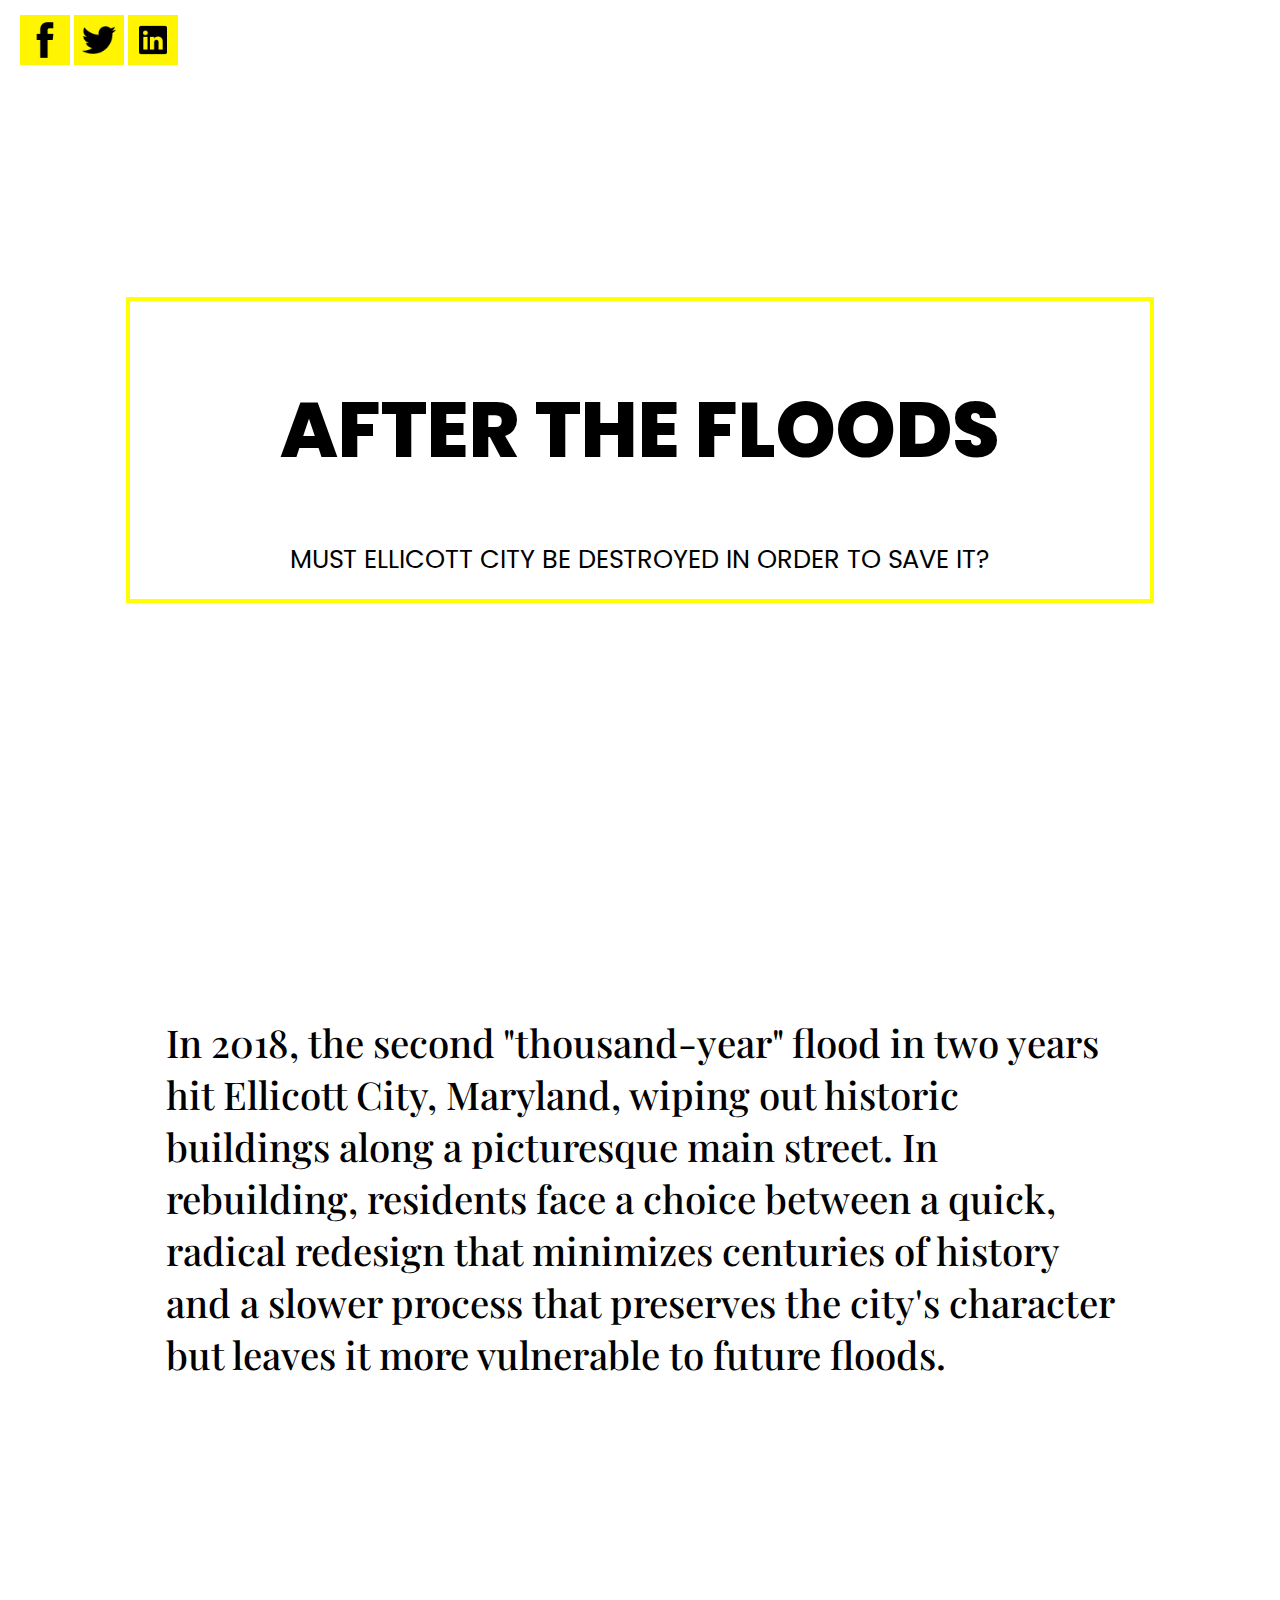
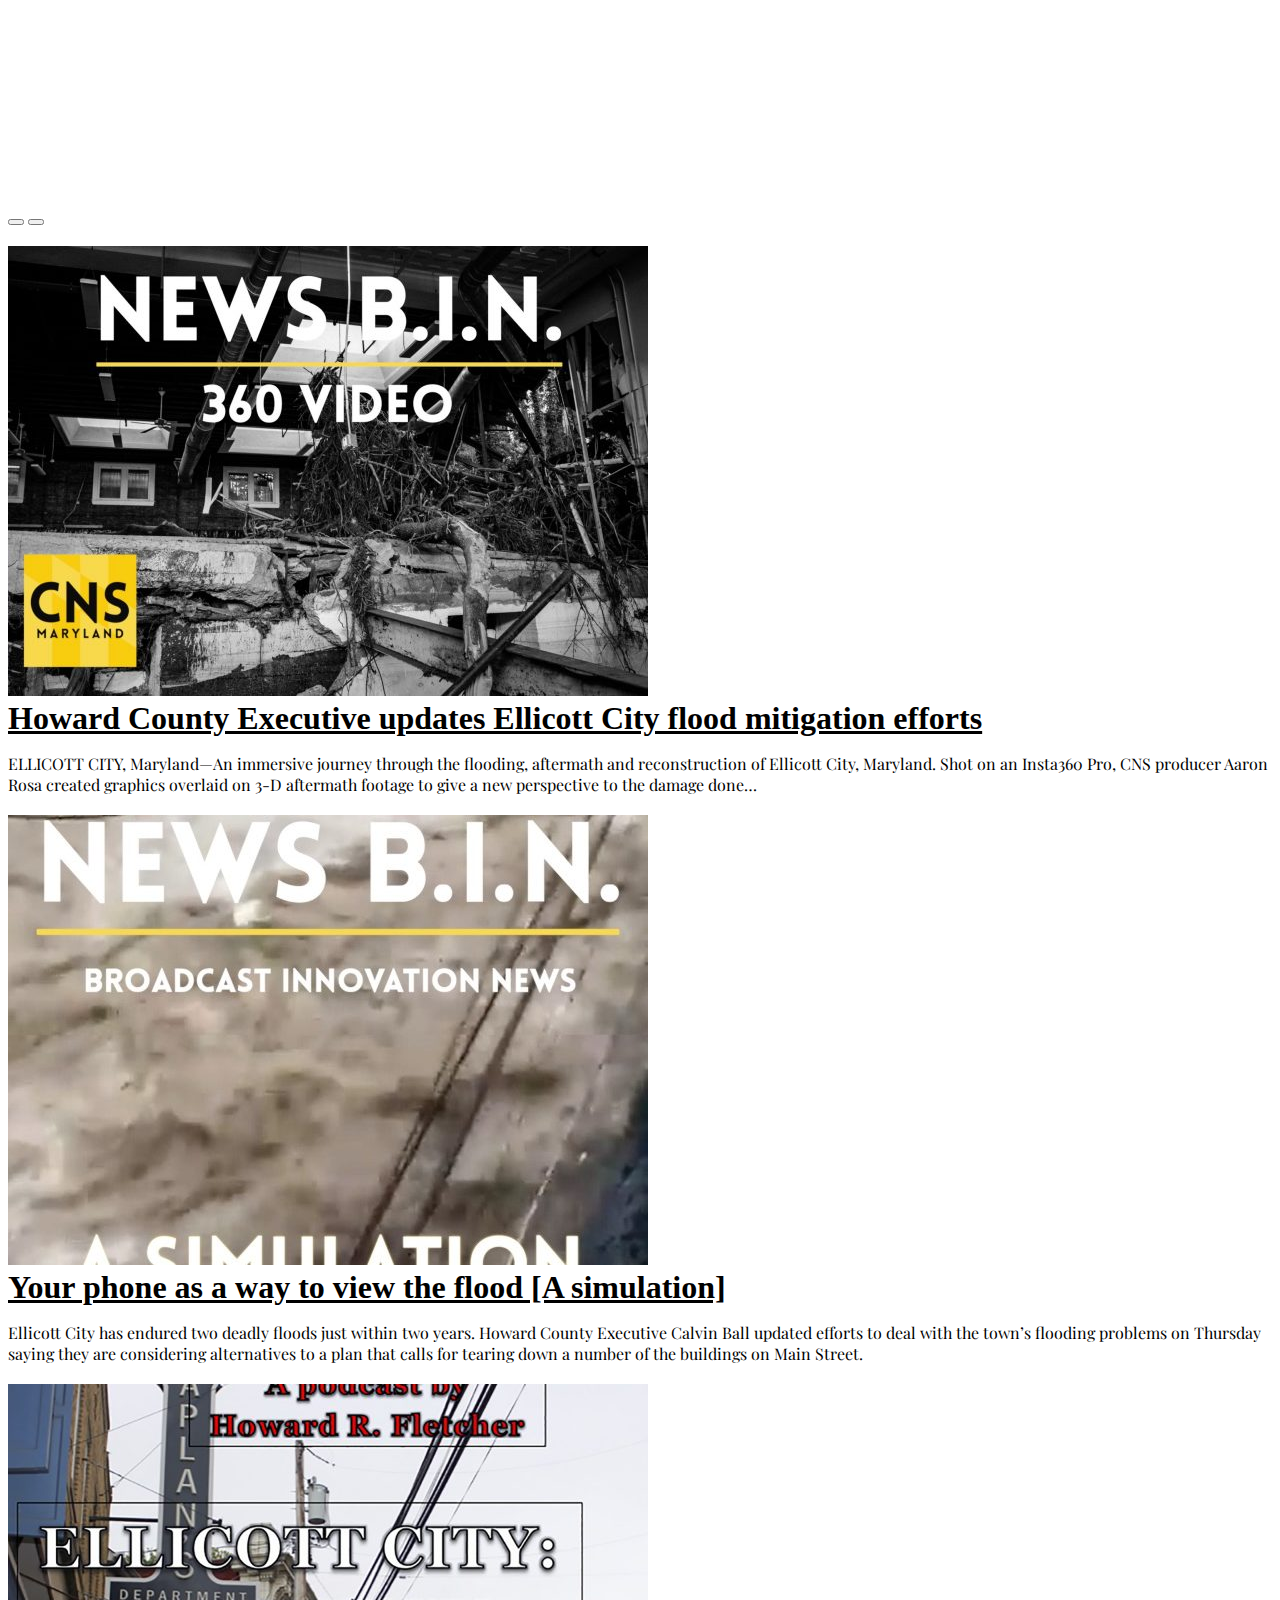
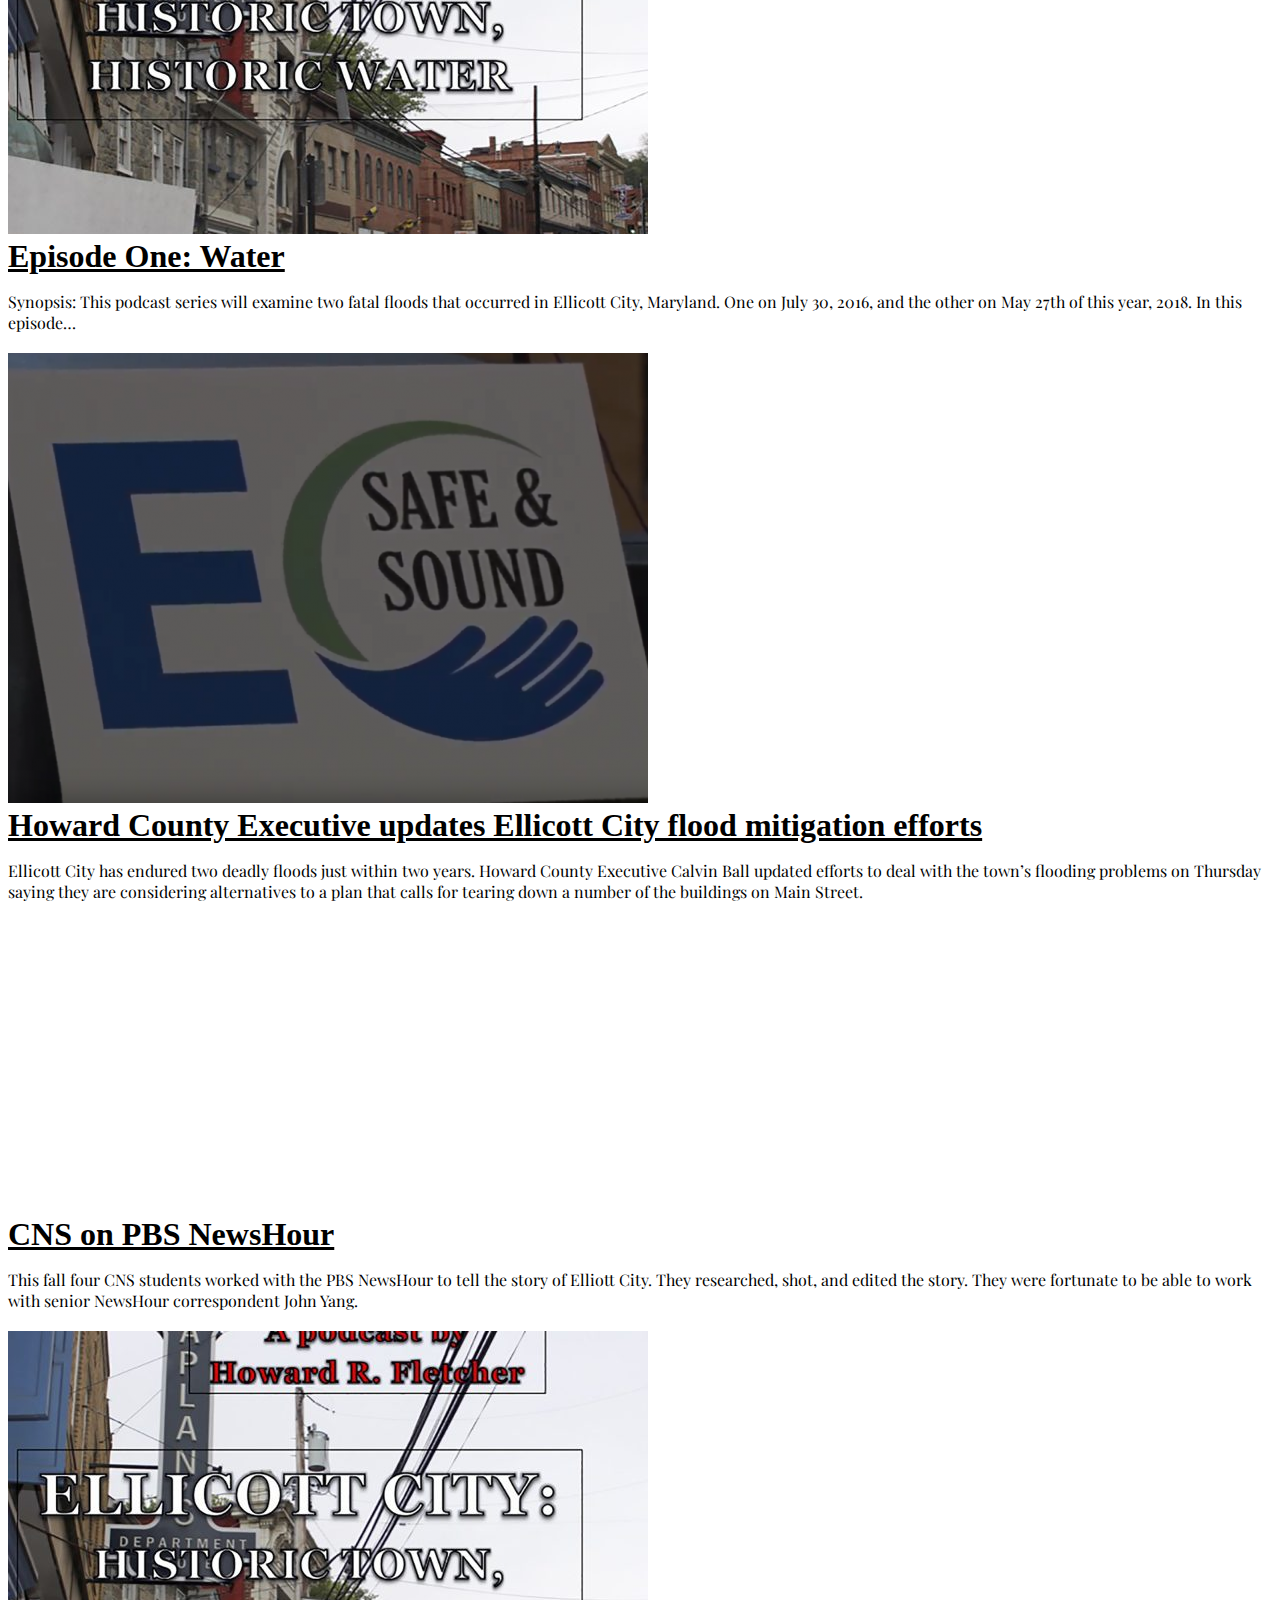
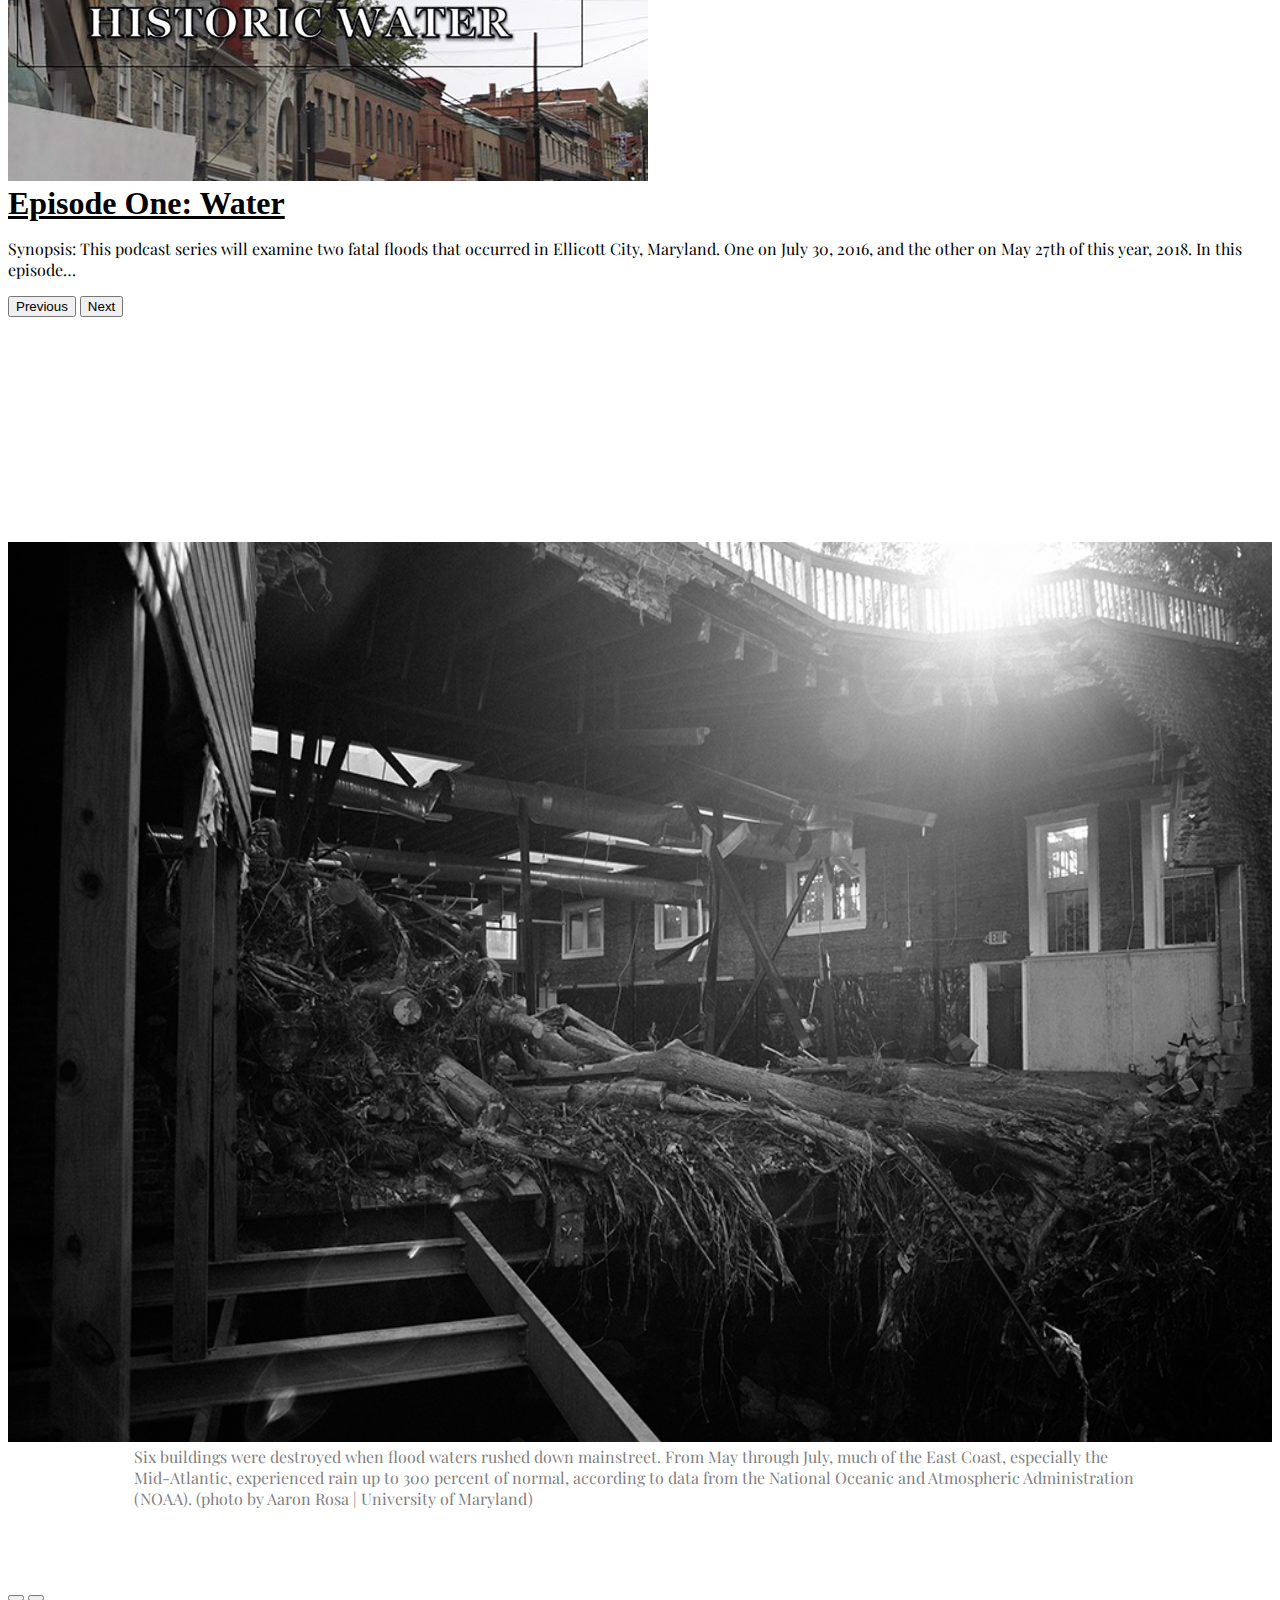
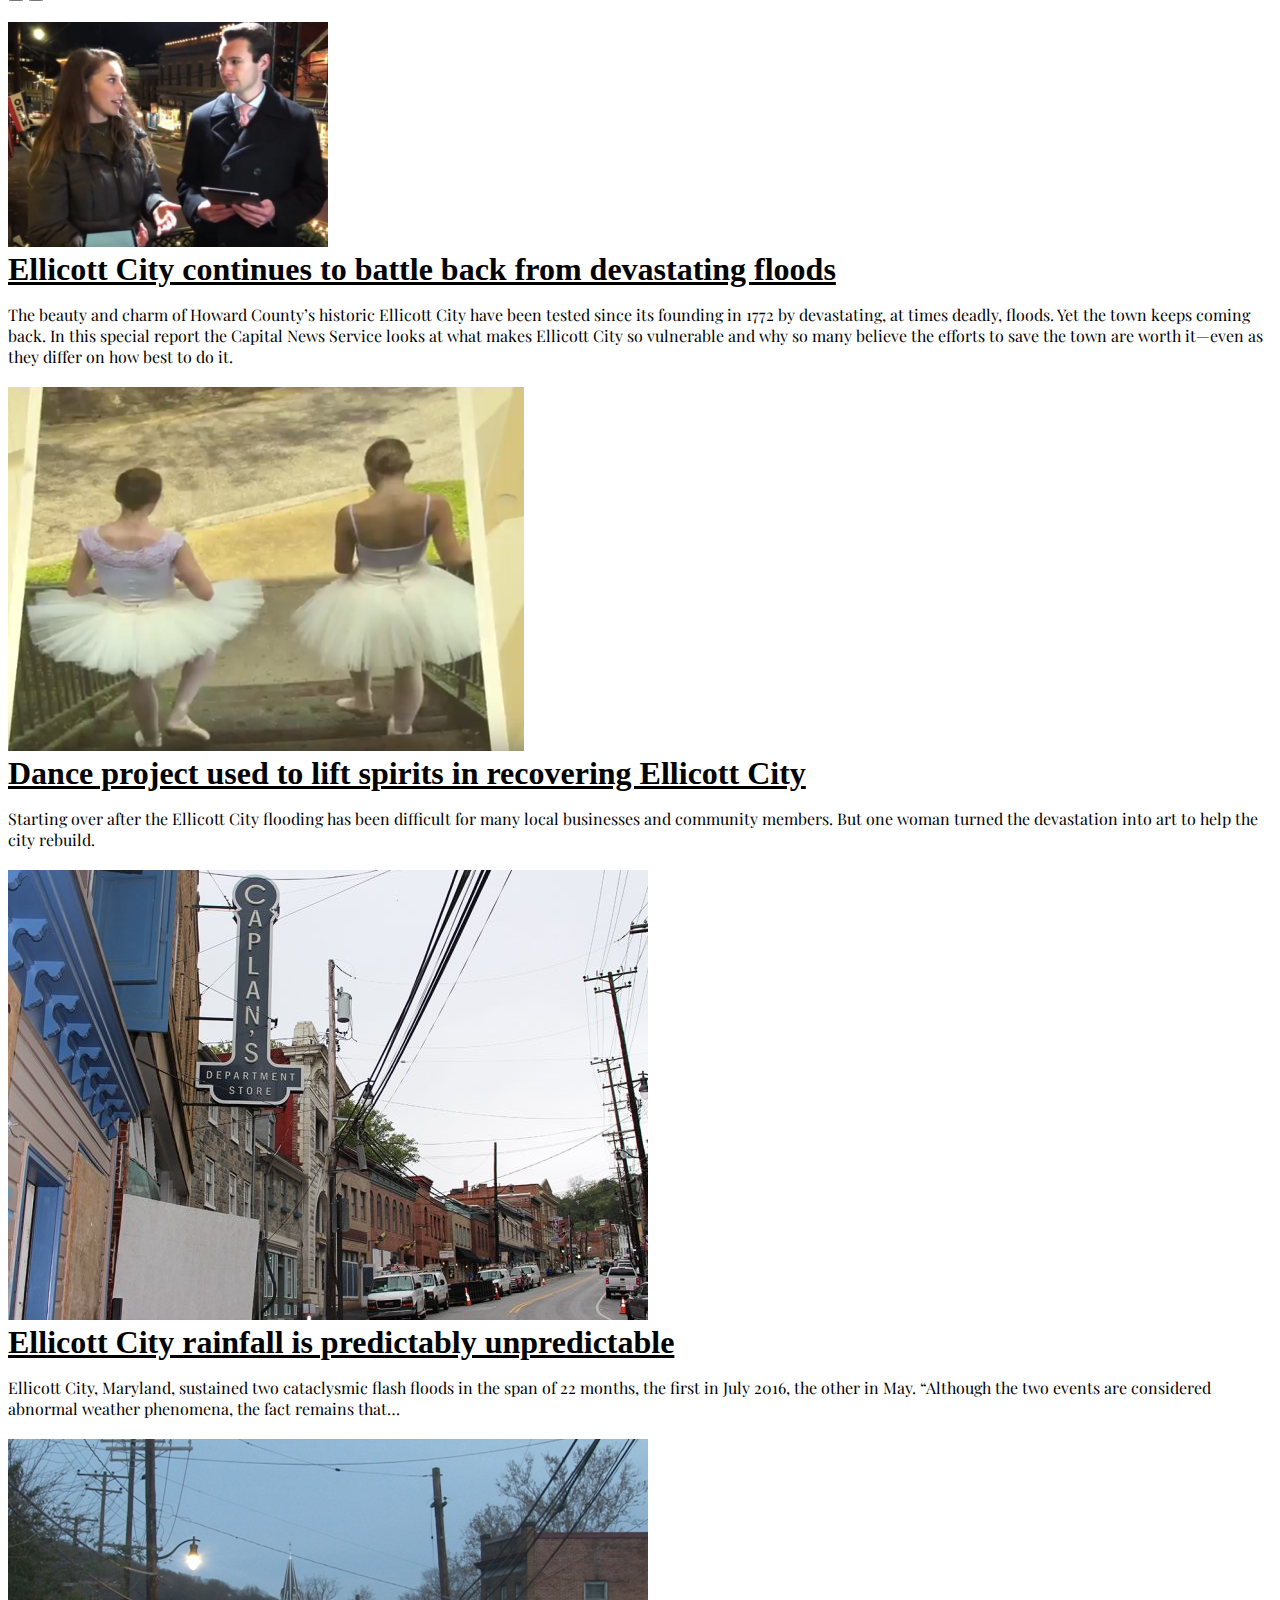
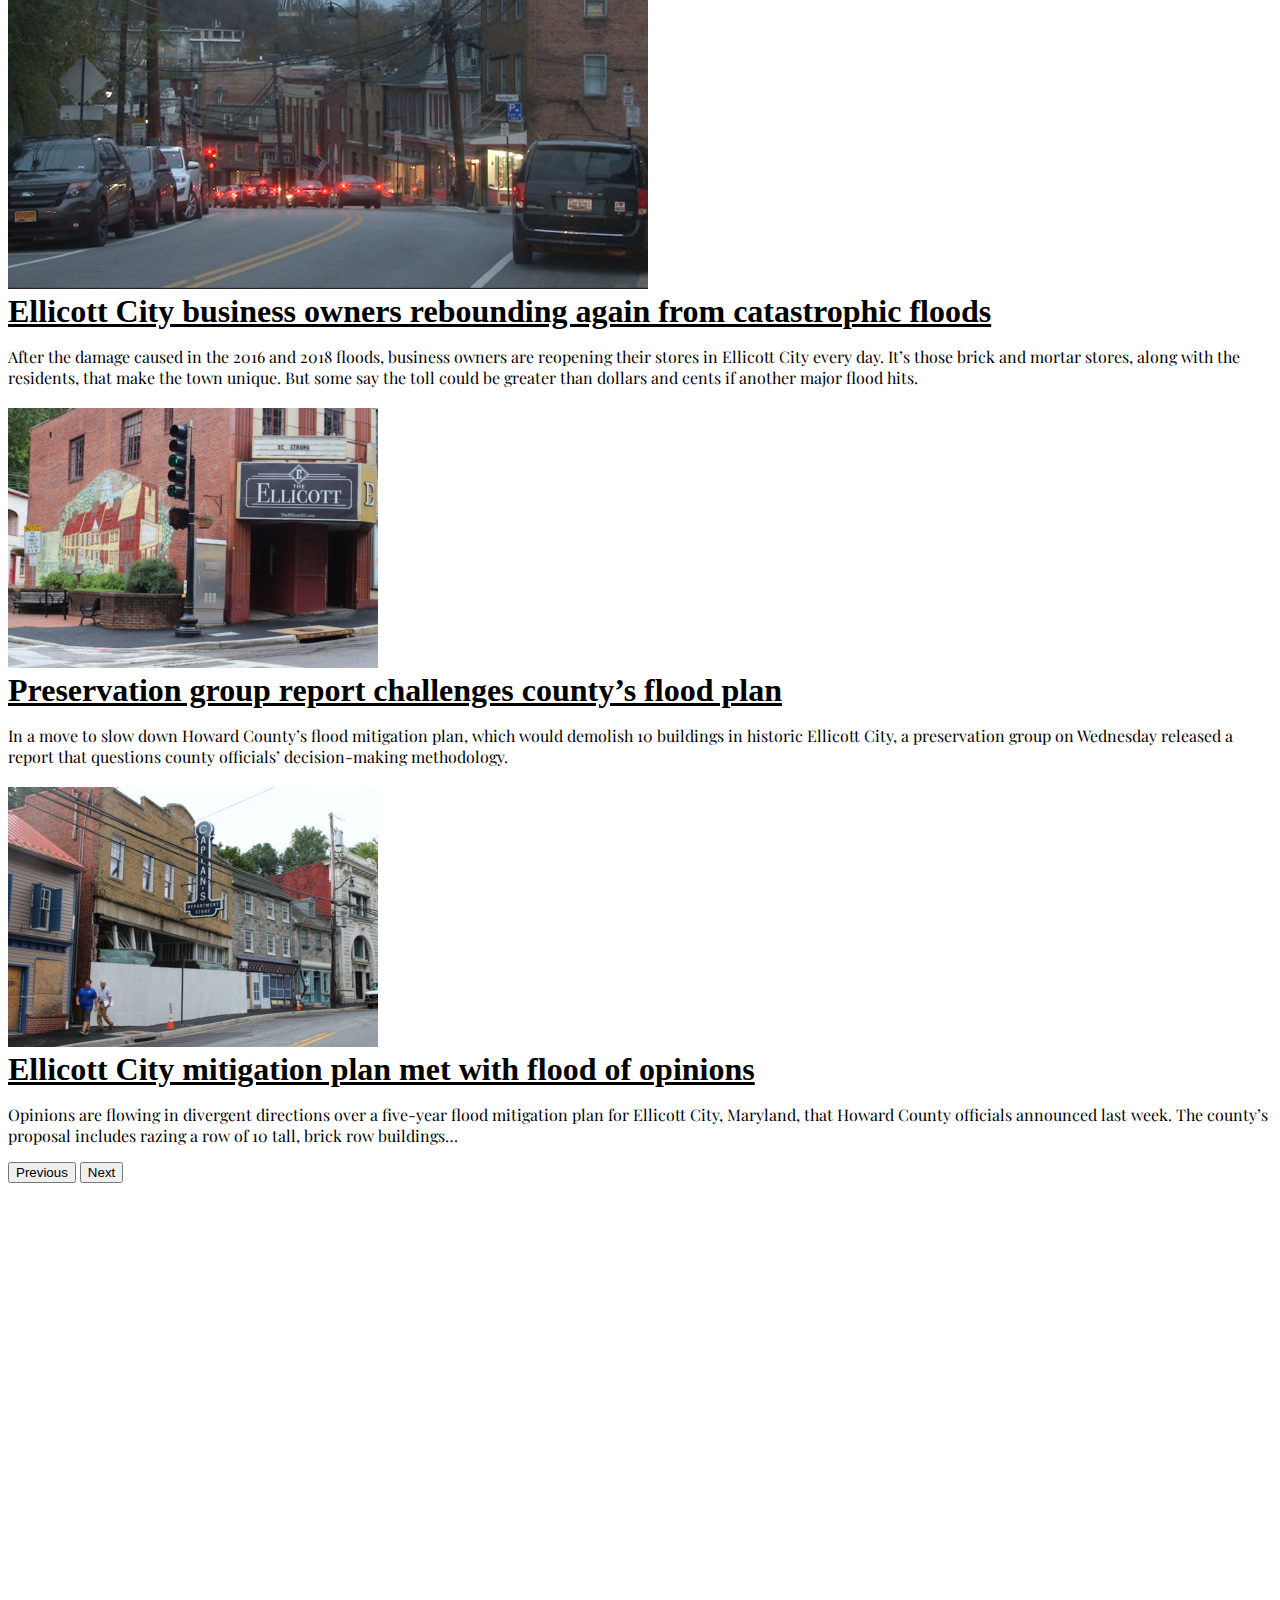
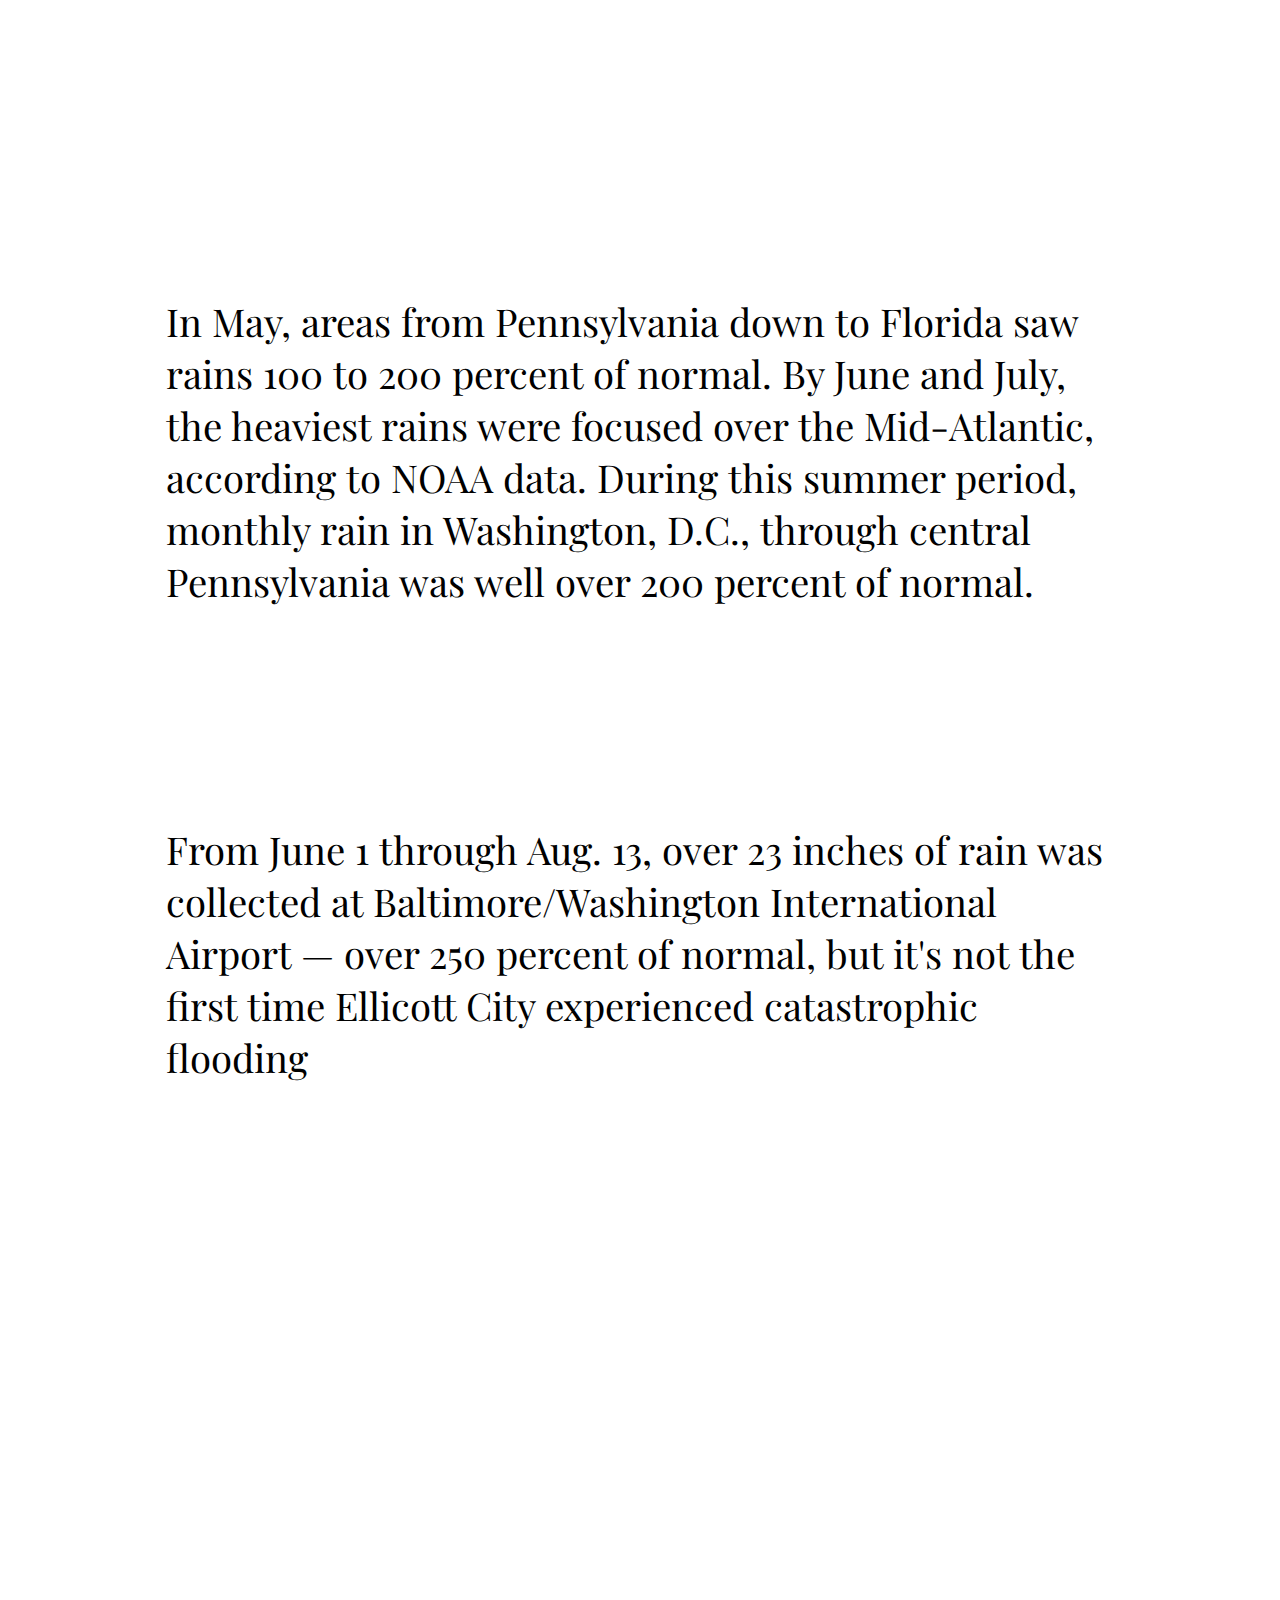
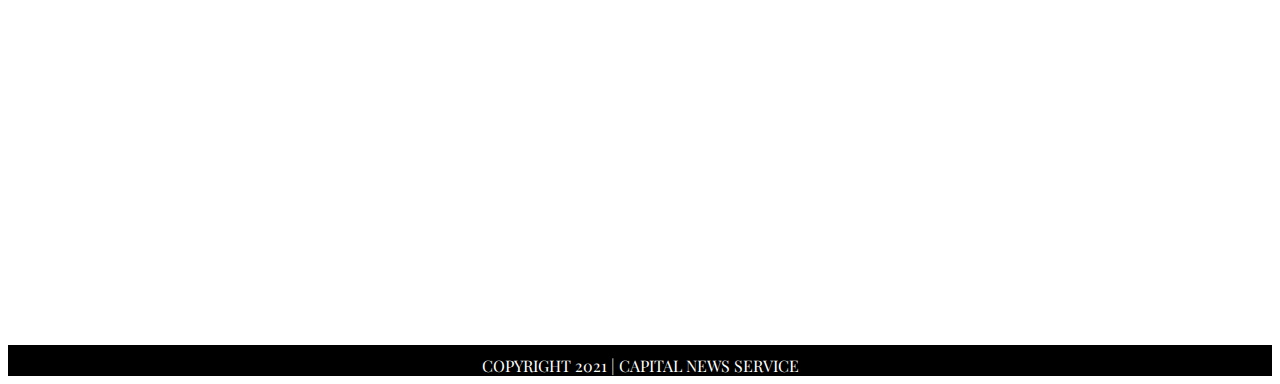
==== commit 30bba16b: "final project" ====
--- a/final-project/index.html
+++ b/final-project/index.html
@@ -39,38 +39,11 @@
       <div class="series-head">In 2018, the second "thousand-year" flood in two years hit Ellicott City, Maryland, wiping out historic buildings along a picturesque main street. In rebuilding, residents face a choice between a quick, radical redesign that minimizes centuries of history and a slower process that preserves the city's character but leaves it more vulnerable to future floods.</div>
   </div>
 
-    <div class="row">
-        <div class="col-md-4">
-        <div class="story-box">
-            <a href="https://cnsmaryland.org/2018/12/12/rebuilding-ellicott-city-360-video-in-3d/"><img src="media/ellicott-city-360.jpg" alt="Ellicott City 360" class="img-fluid"></a>
-            <div class="story-head"><a href="https://cnsmaryland.org/2018/12/12/rebuilding-ellicott-city-360-video-in-3d/">Rebuilding Ellicott City [360 video in 3D]</a></div>
-            <p>ELLICOTT CITY, Maryland—An immersive journey through the flooding, aftermath and reconstruction of Ellicott City, Maryland. Shot on an Insta360 Pro, CNS producer Aaron Rosa created graphics overlaid on 3-D aftermath footage to give a new perspective to the damage done…</p>
-        </div>
-      </div>
-      <div class="col-md-4">
-        <div class="story-box">
-          <a href="https://cnsmaryland.org/2018/12/12/your-phone-as-a-way-to-view-the-flood-a-simulation/"><img src="media/storm-phone.jpg" alt="Phone Simulation Thumbnail" class="img-fluid"></a>
-          <div class="story-head"><a href="https://cnsmaryland.org/2018/12/12/your-phone-as-a-way-to-view-the-flood-a-simulation/">Your phone as a way to view the flood [A simulation]</a></div>
-          <p>Ellicott City, Maryland — This video is an experimental look at what it would have been like to experience the flood. Instead of putting the viewer in a resident’s shoes, we put the viewer in the resident’s phone.</p>
-          </div>
-    </div>
-    <div class="col-md-4">
-      <div class="story-box">
-        <a href="https://cnsmaryland.org/2018/12/18/ellicott-city-historic-town-historic-water-podcast-episode-one/"><img src="media/podcast-art.jpg" alt="Podcast Thumbnail" class="img-fluid"></a>
-        <div class="story-head">
-          <a href="https://cnsmaryland.org/2018/12/18/ellicott-city-historic-town-historic-water-podcast-episode-one/">Episode One: Water</a>
-        </div>
-          <p>Synopsis: This podcast series will examine two fatal floods that occurred in Ellicott City, Maryland. One on July 30, 2016, and the other on May 27th of this year, 2018. In this episode…</p>
-          </div>
-      </div>
-      </div>
-
 <!--carosel test -->
-<div id="carouselExampleIndicators" class="carousel slide" data-bs-ride="carousel">
+<div id="carousel-1" class="carousel carousel-dark slide" data-bs-ride="carousel">
   <div class="carousel-indicators">
-    <button type="button" data-bs-target="#carouselExampleIndicators" data-bs-slide-to="0" class="active" aria-current="true" aria-label="Slide 1"></button>
-    <button type="button" data-bs-target="#carouselExampleIndicators" data-bs-slide-to="1" aria-label="Slide 2"></button>
-    <button type="button" data-bs-target="#carouselExampleIndicators" data-bs-slide-to="2" aria-label="Slide 3"></button>
+    <button type="button" data-bs-target="#carousel-1" data-bs-slide-to="0" class="active" aria-current="true" aria-label="Slide 1"></button>
+    <button type="button" data-bs-target="#carousel-1" data-bs-slide-to="1" aria-label="Slide 2"></button>
   </div>
   <div class="carousel-inner">
     <div class="carousel-item active">
@@ -78,7 +51,7 @@
           <div class="col-md-4">
           <div class="story-box">
               <a href="https://cnsmaryland.org/2018/12/12/rebuilding-ellicott-city-360-video-in-3d/"><img src="media/ellicott-city-360.jpg" alt="Ellicott City 360" class="img-fluid"></a>
-              <div class="story-head"><a href="https://cnsmaryland.org/2018/12/12/rebuilding-ellicott-city-360-video-in-3d/">Rebuilding Ellicott City [360 video in 3D]</a></div>
+              <div class="story-head"><a href="https://cnsmaryland.org/2018/12/12/rebuilding-ellicott-city-360-video-in-3d/">Howard County Executive updates Ellicott City flood mitigation efforts</a></div>
               <p>ELLICOTT CITY, Maryland—An immersive journey through the flooding, aftermath and reconstruction of Ellicott City, Maryland. Shot on an Insta360 Pro, CNS producer Aaron Rosa created graphics overlaid on 3-D aftermath footage to give a new perspective to the damage done…</p>
           </div>
         </div>
@@ -86,7 +59,7 @@
           <div class="story-box">
             <a href="https://cnsmaryland.org/2018/12/12/your-phone-as-a-way-to-view-the-flood-a-simulation/"><img src="media/storm-phone.jpg" alt="Phone Simulation Thumbnail" class="img-fluid"></a>
             <div class="story-head"><a href="https://cnsmaryland.org/2018/12/12/your-phone-as-a-way-to-view-the-flood-a-simulation/">Your phone as a way to view the flood [A simulation]</a></div>
-            <p>Ellicott City, Maryland — This video is an experimental look at what it would have been like to experience the flood. Instead of putting the viewer in a resident’s shoes, we put the viewer in the resident’s phone.</p>
+            <p>Ellicott City has endured two deadly floods just within two years. Howard County Executive Calvin Ball updated efforts to deal with the town’s flooding problems on Thursday saying they are considering alternatives to a plan that calls for tearing down a number of the buildings on Main Street.</p>
             </div>
       </div>
       <div class="col-md-4">
@@ -104,16 +77,16 @@
       <div class="row" class="d-block w-100">
           <div class="col-md-4">
           <div class="story-box">
-              <a href="https://cnsmaryland.org/2018/12/12/rebuilding-ellicott-city-360-video-in-3d/"><img src="media/ellicott-city-360.jpg" alt="Ellicott City 360" class="img-fluid"></a>
-              <div class="story-head"><a href="https://cnsmaryland.org/2018/12/12/rebuilding-ellicott-city-360-video-in-3d/">Rebuilding Ellicott City [360 video in 3D]</a></div>
-              <p>ELLICOTT CITY, Maryland—An immersive journey through the flooding, aftermath and reconstruction of Ellicott City, Maryland. Shot on an Insta360 Pro, CNS producer Aaron Rosa created graphics overlaid on 3-D aftermath footage to give a new perspective to the damage done…</p>
-          </div>
-        </div>
-        <div class="col-md-4">
-          <div class="story-box">
-            <a href="https://cnsmaryland.org/2018/12/12/your-phone-as-a-way-to-view-the-flood-a-simulation/"><img src="media/storm-phone.jpg" alt="Phone Simulation Thumbnail" class="img-fluid"></a>
-            <div class="story-head"><a href="https://cnsmaryland.org/2018/12/12/your-phone-as-a-way-to-view-the-flood-a-simulation/">Your phone as a way to view the flood [A simulation]</a></div>
-            <p>Ellicott City, Maryland — This video is an experimental look at what it would have been like to experience the flood. Instead of putting the viewer in a resident’s shoes, we put the viewer in the resident’s phone.</p>
+              <a href="https://cnsmaryland.org/2019/02/08/howard-county-executive-updates-ellicott-city-flood-mitigation-efforts/"><img src="media/flood-mitigation.png" alt="Ellicott City 360" class="img-fluid"></a>
+              <div class="story-head"><a href="https://cnsmaryland.org/2019/02/08/howard-county-executive-updates-ellicott-city-flood-mitigation-efforts/">Howard County Executive updates Ellicott City flood mitigation efforts</a></div>
+              <p>Ellicott City has endured two deadly floods just within two years. Howard County Executive Calvin Ball updated efforts to deal with the town’s flooding problems on Thursday saying they are considering alternatives to a plan that calls for tearing down a number of the buildings on Main Street.</p>
+          </div>
+        </div>
+        <div class="col-md-4">
+          <div class="story-box">
+            <iframe width="100%" height="290px" src="https://www.youtube.com/embed/YFOJWaXrodM" title="YouTube video player" frameborder="0" allow="accelerometer; autoplay; clipboard-write; encrypted-media; gyroscope; picture-in-picture" allowfullscreen></iframe>
+            <div class="story-head"><a href="https://cnsmaryland.org/2018/12/12/your-phone-as-a-way-to-view-the-flood-a-simulation/">CNS on PBS NewsHour</a></div>
+            <p>This fall four CNS students worked with the PBS NewsHour to tell the story of Elliott City. They researched, shot, and edited the story. They were fortunate to be able to work with senior NewsHour correspondent John Yang.</p>
             </div>
       </div>
       <div class="col-md-4">
@@ -123,25 +96,119 @@
             <a href="https://cnsmaryland.org/2018/12/18/ellicott-city-historic-town-historic-water-podcast-episode-one/">Episode One: Water</a>
           </div>
             <p>Synopsis: This podcast series will examine two fatal floods that occurred in Ellicott City, Maryland. One on July 30, 2016, and the other on May 27th of this year, 2018. In this episode…</p>
+            </div>
+        </div>
+        </div>
+  </div>
+  <button class="carousel-control-prev" type="button" data-bs-target="#carousel-1" data-bs-slide="prev">
+    <span class="carousel-control-prev-icon" aria-hidden="true"></span>
+    <span class="visually-hidden">Previous</span>
+  </button>
+  <button class="carousel-control-next" type="button" data-bs-target="#carousel-1" data-bs-slide="next">
+    <span class="carousel-control-next-icon" aria-hidden="true"></span>
+    <span class="visually-hidden">Next</span>
+  </button>
+  </div>
+</div>
+
+</div>
+<img src="media/destruction.jpg" alt="destruction by flood" class="hero-image">
+<div class="caption"> Six buildings were destroyed when flood waters rushed down mainstreet. From May through July, much of the East Coast, especially the Mid-Atlantic, experienced rain up to 300 percent of normal, according to data from the National Oceanic and Atmospheric Administration (NOAA). (photo by Aaron Rosa | University of Maryland)</div>
+<div class="container">
+
+<!-- carosel 2-->
+<div id="carousel-2" class="carousel carousel-dark slide" data-bs-ride="carousel">
+  <div class="carousel-indicators">
+    <button type="button" data-bs-target="#carousel-2" data-bs-slide-to="0" class="active" aria-current="true" aria-label="Slide 1"></button>
+    <button type="button" data-bs-target="#carousel-2" data-bs-slide-to="1" aria-label="Slide 2"></button>
+  </div>
+  <div class="carousel-inner">
+    <div class="carousel-item active">
+      <div class="row" class="d-block w-100">
+          <div class="col-md-4">
+          <div class="story-box">
+              <a href="https://cnsmaryland.org/2018/12/11/ellicott-city-continues-to-battle-back-from-devastating-floods-even-as-the-future-remains-uncertain/"><img src="media/cns-show.png" alt="CNS show" class="img-fluid"></a>
+              <div class="story-head"><a href="https://cnsmaryland.org/2018/12/11/ellicott-city-continues-to-battle-back-from-devastating-floods-even-as-the-future-remains-uncertain//">Ellicott City continues to battle back from devastating floods</a></div>
+              <p>The beauty and charm of Howard County’s historic Ellicott City have been tested since its founding in 1772 by devastating, at times deadly, floods. Yet the town keeps coming back. In this special report the Capital News Service looks at what makes Ellicott City so vulnerable and why so many believe the efforts to save the town are worth it—even as they differ on how best to do it.</p>
+          </div>
+        </div>
+        <div class="col-md-4">
+          <div class="story-box">
+            <a href="https://cnsmaryland.org/2018/12/11/ellicott-city-project-uses-dance-to-lift-spirits-in-recovering-ellicott-city/"><img src="media/dance.png" alt="Dancers" class="img-fluid"></a>
+            <div class="story-head"><a href="https://cnsmaryland.org/2018/12/11/ellicott-city-project-uses-dance-to-lift-spirits-in-recovering-ellicott-city/">Dance project used to lift spirits in recovering Ellicott City</a></div>
+            <p>Starting over after the Ellicott City flooding has been difficult for many local businesses and community members. But one woman turned the devastation into art to help the city rebuild.</p>
+            </div>
+      </div>
+      <div class="col-md-4">
+        <div class="story-box">
+          <a href="https://cnsmaryland.org/2018/11/29/ellicott-city-rainfall-is-predictably-unpredictable/"><img src="media/downtown-road-2.jpg" alt="Podcast Thumbnail" class="img-fluid"></a>
+          <div class="story-head">
+            <a href="https://cnsmaryland.org/2018/11/29/ellicott-city-rainfall-is-predictably-unpredictable/">Ellicott City rainfall is predictably unpredictable</a>
+          </div>
+            <p>Ellicott City, Maryland, sustained two cataclysmic flash floods in the span of 22 months, the first in July 2016, the other in May.    “Although the two events are considered abnormal weather phenomena, the fact remains that…</p>
             </div>
         </div>
         </div>
     </div>
     <div class="carousel-item">
-      <img src="..." class="d-block w-100" alt="...">
-    </div>
-  </div>
-  <button class="carousel-control-prev" type="button" data-bs-target="#carouselExampleIndicators" data-bs-slide="prev">
+      <div class="row" class="d-block w-100">
+          <div class="col-md-4">
+          <div class="story-box">
+              <a href="https://cnsmaryland.org/2018/12/11/ellicott-city-business-owners-rebounding-again-from-catastrophic-floods/"><img src="media/downtown-road.png" alt="Downtown Road" class="img-fluid"></a>
+              <div class="story-head"><a href="https://cnsmaryland.org/2018/12/11/ellicott-city-business-owners-rebounding-again-from-catastrophic-floods/">Ellicott City business owners rebounding again from catastrophic floods</a></div>
+              <p>After the damage caused in the 2016 and 2018 floods, business owners are reopening their stores in Ellicott City every day. It’s those brick and mortar stores, along with the residents, that make the town unique. But some say the toll could be greater than dollars and cents if another major flood hits.</p>
+          </div>
+        </div>
+        <div class="col-md-4">
+          <div class="story-box">
+            <a href="https://cnsmaryland.org/2018/10/11/preservation-group-report-challenges-countys-flood-plan/"><img src="media/theater.jpg" alt="Theater" class="img-fluid"></a>
+            <div class="story-head"><a href="https://cnsmaryland.org/2018/10/11/preservation-group-report-challenges-countys-flood-plan/">Preservation group report challenges county’s flood plan</a></div>
+            <p>In a move to slow down Howard County’s flood mitigation plan, which would demolish 10 buildings in historic Ellicott City, a preservation group on Wednesday released a report that questions county officials’ decision-making methodology.</p>
+            </div>
+      </div>
+      <div class="col-md-4">
+        <div class="story-box">
+          <a href="https://cnsmaryland.org/2018/09/14/ellicott-city-mitigation-plan-met-with-flood-of-opinions/"><img src="media/downtown-road-3.jpg" alt="Downtown Ellicott" class="img-fluid"></a>
+          <div class="story-head">
+            <a href="https://cnsmaryland.org/2018/09/14/ellicott-city-mitigation-plan-met-with-flood-of-opinions/">Ellicott City mitigation plan met with flood of opinions</a>
+          </div>
+            <p>Opinions are flowing in divergent directions over a five-year flood mitigation plan for Ellicott City, Maryland, that Howard County officials announced last week. The county’s proposal includes razing a row of 10 tall, brick row buildings…</p>
+            </div>
+        </div>
+        </div>
+  </div>
+  <button class="carousel-control-prev" type="button" data-bs-target="#carousel-2" data-bs-slide="prev">
     <span class="carousel-control-prev-icon" aria-hidden="true"></span>
     <span class="visually-hidden">Previous</span>
   </button>
-  <button class="carousel-control-next" type="button" data-bs-target="#carouselExampleIndicators" data-bs-slide="next">
+  <button class="carousel-control-next" type="button" data-bs-target="#carousel-2" data-bs-slide="next">
     <span class="carousel-control-next-icon" aria-hidden="true"></span>
     <span class="visually-hidden">Next</span>
   </button>
+  </div>
 </div>
 
 
+
+<!-- graphic 1-->
+
+  <div class="graphic">
+    <iframe title="Devastatingly Above Average Rainfall" aria-label="Interactive line chart" id="datawrapper-chart-x9VoI" src="https://datawrapper.dwcdn.net/x9VoI/7/" scrolling="no" frameborder="0" style="width: 0; min-width: 100% !important; border: none;" height="500"></iframe><script type="text/javascript">!function(){"use strict";window.addEventListener("message",(function(e){if(void 0!==e.data["datawrapper-height"]){var t=document.querySelectorAll("iframe");for(var a in e.data["datawrapper-height"])for(var r=0;r<t.length;r++){if(t[r].contentWindow===e.source)t[r].style.height=e.data["datawrapper-height"][a]+"px"}}}))}();
+</script>
+  </div>
+
+  <div class="mid-text">In May, areas from Pennsylvania down to Florida saw rains 100 to 200 percent of normal. By June and July, the heaviest rains were focused over the Mid-Atlantic, according to NOAA data. During this summer period, monthly rain in Washington, D.C., through central Pennsylvania was well over 200 percent of normal.</div>
+
+  <div class="mid-text">From June 1 through Aug. 13, over 23 inches of rain was collected at Baltimore/Washington International Airport —  over 250 percent of normal, but it's not the first time Ellicott City experienced catastrophic flooding</div>
+
+<!-- timeline -->
+    <iframe src='https://cdn.knightlab.com/libs/timeline3/latest/embed/index.html?source=1Ze1P8Q1ZsuPJJjCxLO8Sum2427ftdZq-cq2Wq0IEu_8&font=Default&lang=en&start_at_end=true&timenav_position=top&initial_zoom=2&height=650' width='100%' height='650' webkitallowfullscreen mozallowfullscreen allowfullscreen frameborder='0'></iframe>
+  </div>
+
+
+  </div>
+  <div id="footer">
+  <div class="footer-text">Copyright 2021 | Capital News Service</div>
   </div>
     <script src="https://cdn.jsdelivr.net/npm/bootstrap@5.0.1/dist/js/bootstrap.bundle.min.js" integrity="sha384-gtEjrD/SeCtmISkJkNUaaKMoLD0//ElJ19smozuHV6z3Iehds+3Ulb9Bn9Plx0x4" crossorigin="anonymous"></script>
   </body>
--- a/final-project/style.css
+++ b/final-project/style.css
@@ -145,14 +145,68 @@
 }
 
 
+/*graphic */
+.graphic{
+  margin-top: 100px;
+}
+
+.hero-image{
+  width: 100%;
+  height: 100vh;
+  margin-top: 25vh;
+}
+
+.caption {
+  font-family: 'Playfair Display', serif;
+  color:grey;
+  padding-bottom: 75px;
+  width: 80%;
+  text-align: left;
+  margin: 0 auto;
+}
 
 @media screen and (max-width:600px){
   #footer-text{
     display: none;
   }
-
-
+}
+
+.mid-text{
+    font-family: 'Playfair Display', serif;
+    font-size: 3vw;
+    font-weight: 100;
+    width: 75%;
+    margin: 0 auto;
+    padding-top: 12vh;
+    padding-bottom: 12vh;
+}
+
+.timeline{
+      font-family: 'Playfair Display', serif;
+      font-size: 3vw;
+      font-weight: 500;
+      width: 75%;
+      margin: 0 auto;
+      padding-top: 25vh;
+      margin-top: 20px;
+    }
 
 body{
   overflow-x: hidden;
 }
+
+
+/*footer */
+#footer{
+  background-color: black;
+  margin-top: 100px;
+}
+
+.footer-text {
+  font-size: 1em;
+  text-align: center;
+  font-family: 'Playfair Display', serif;
+  color: white;
+  padding-top: 10px;
+  text-transform: uppercase;
+}
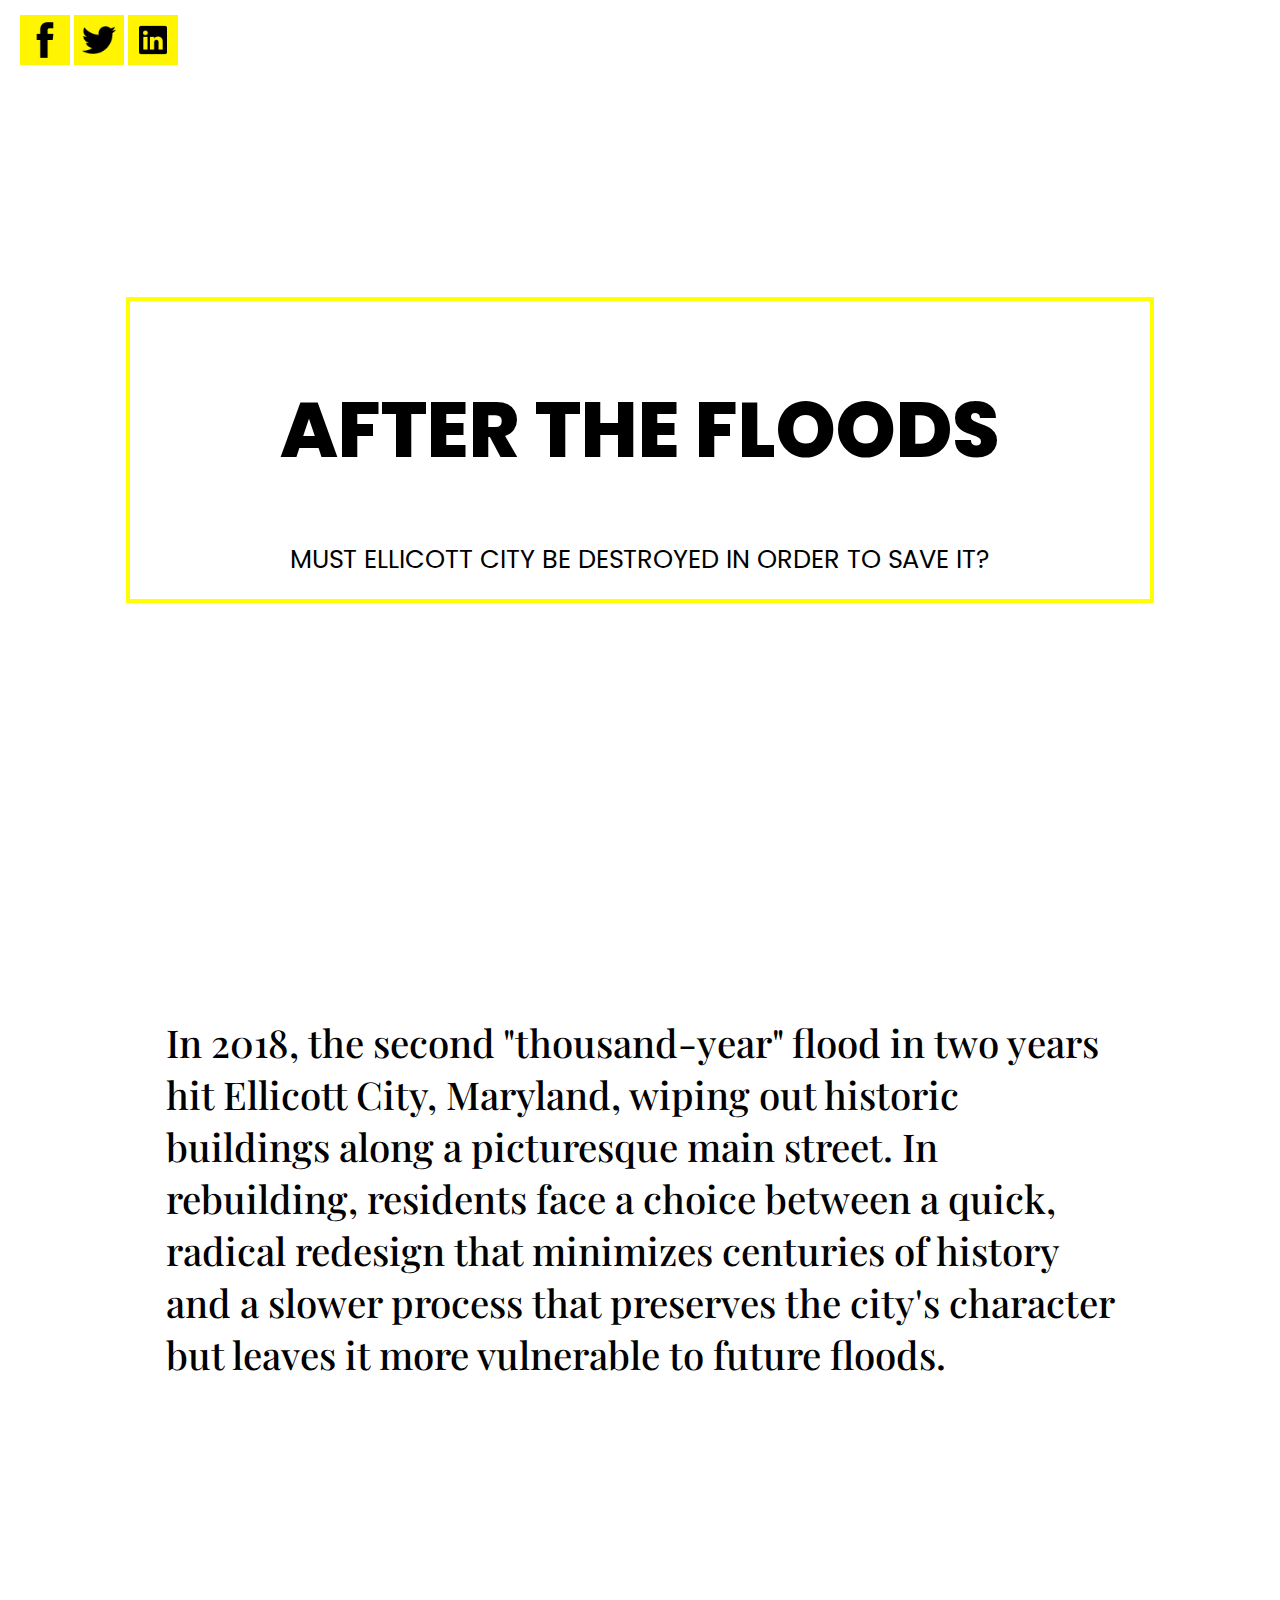
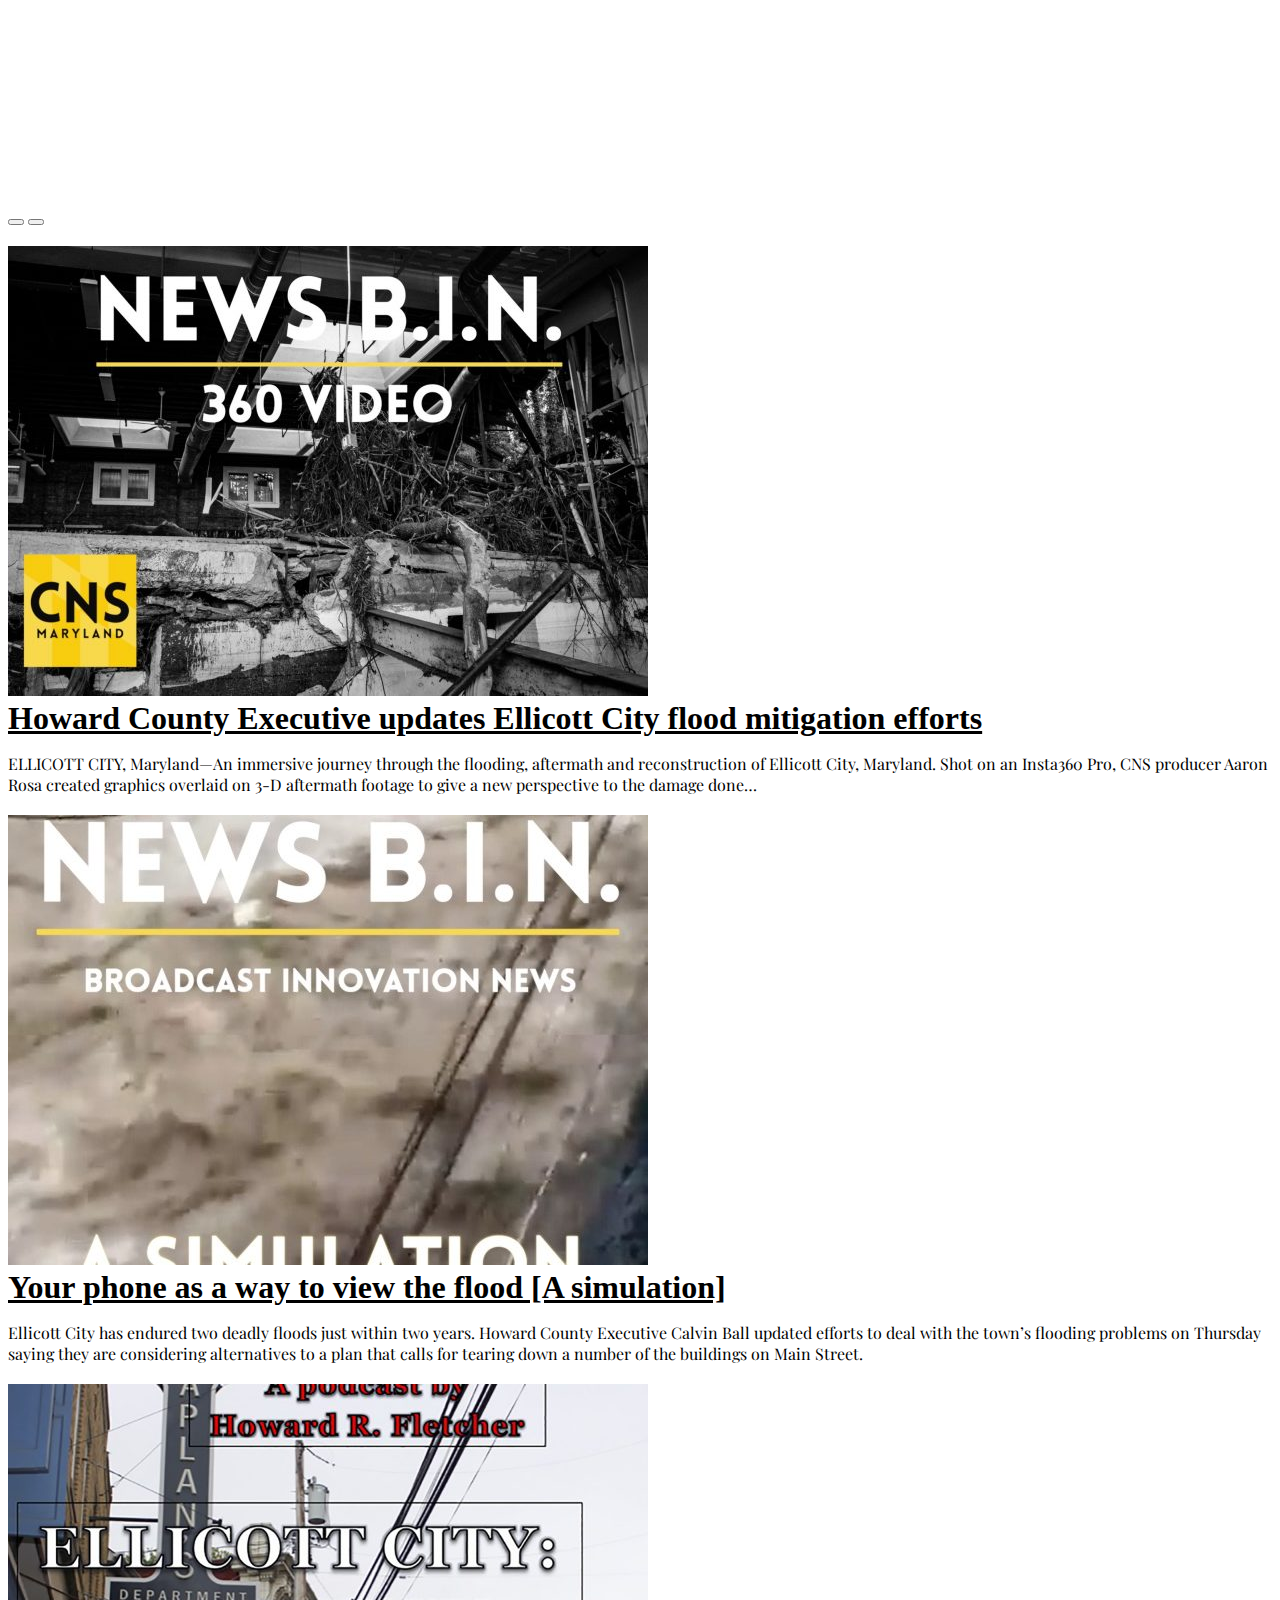
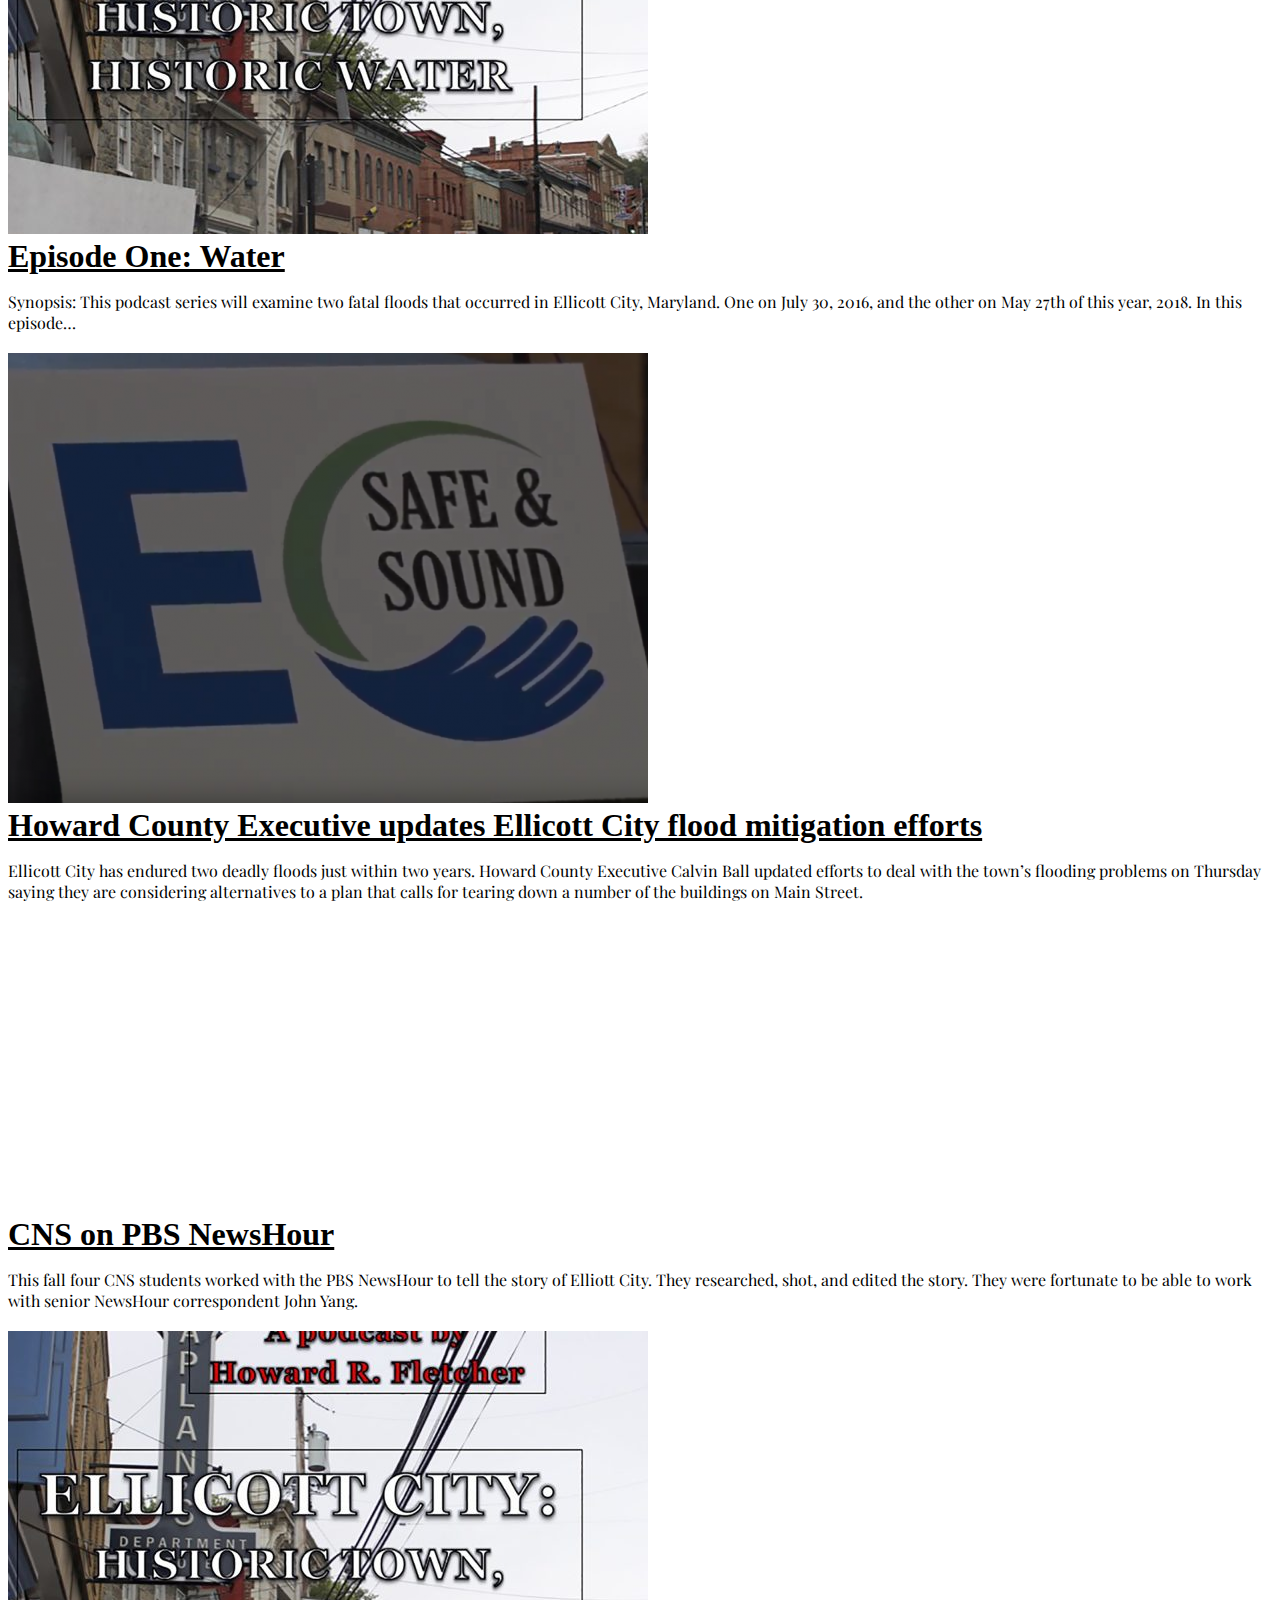
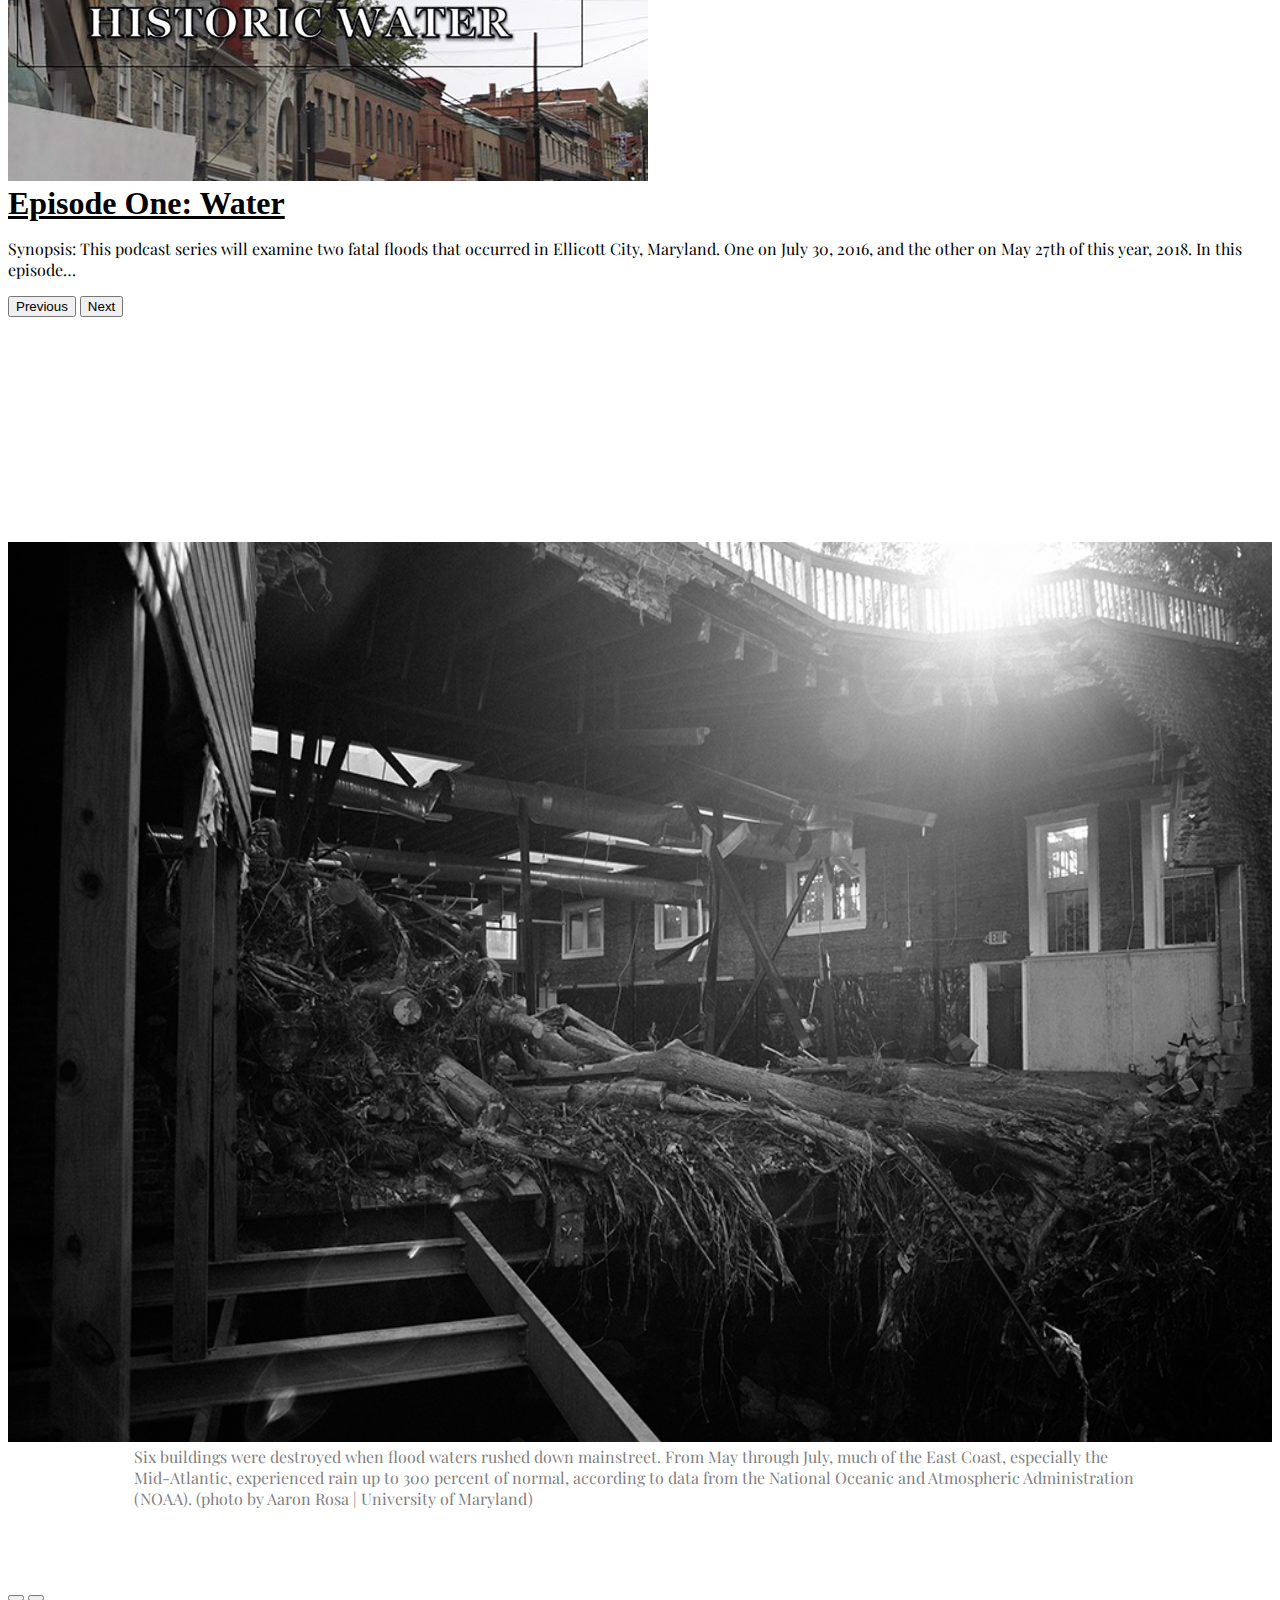
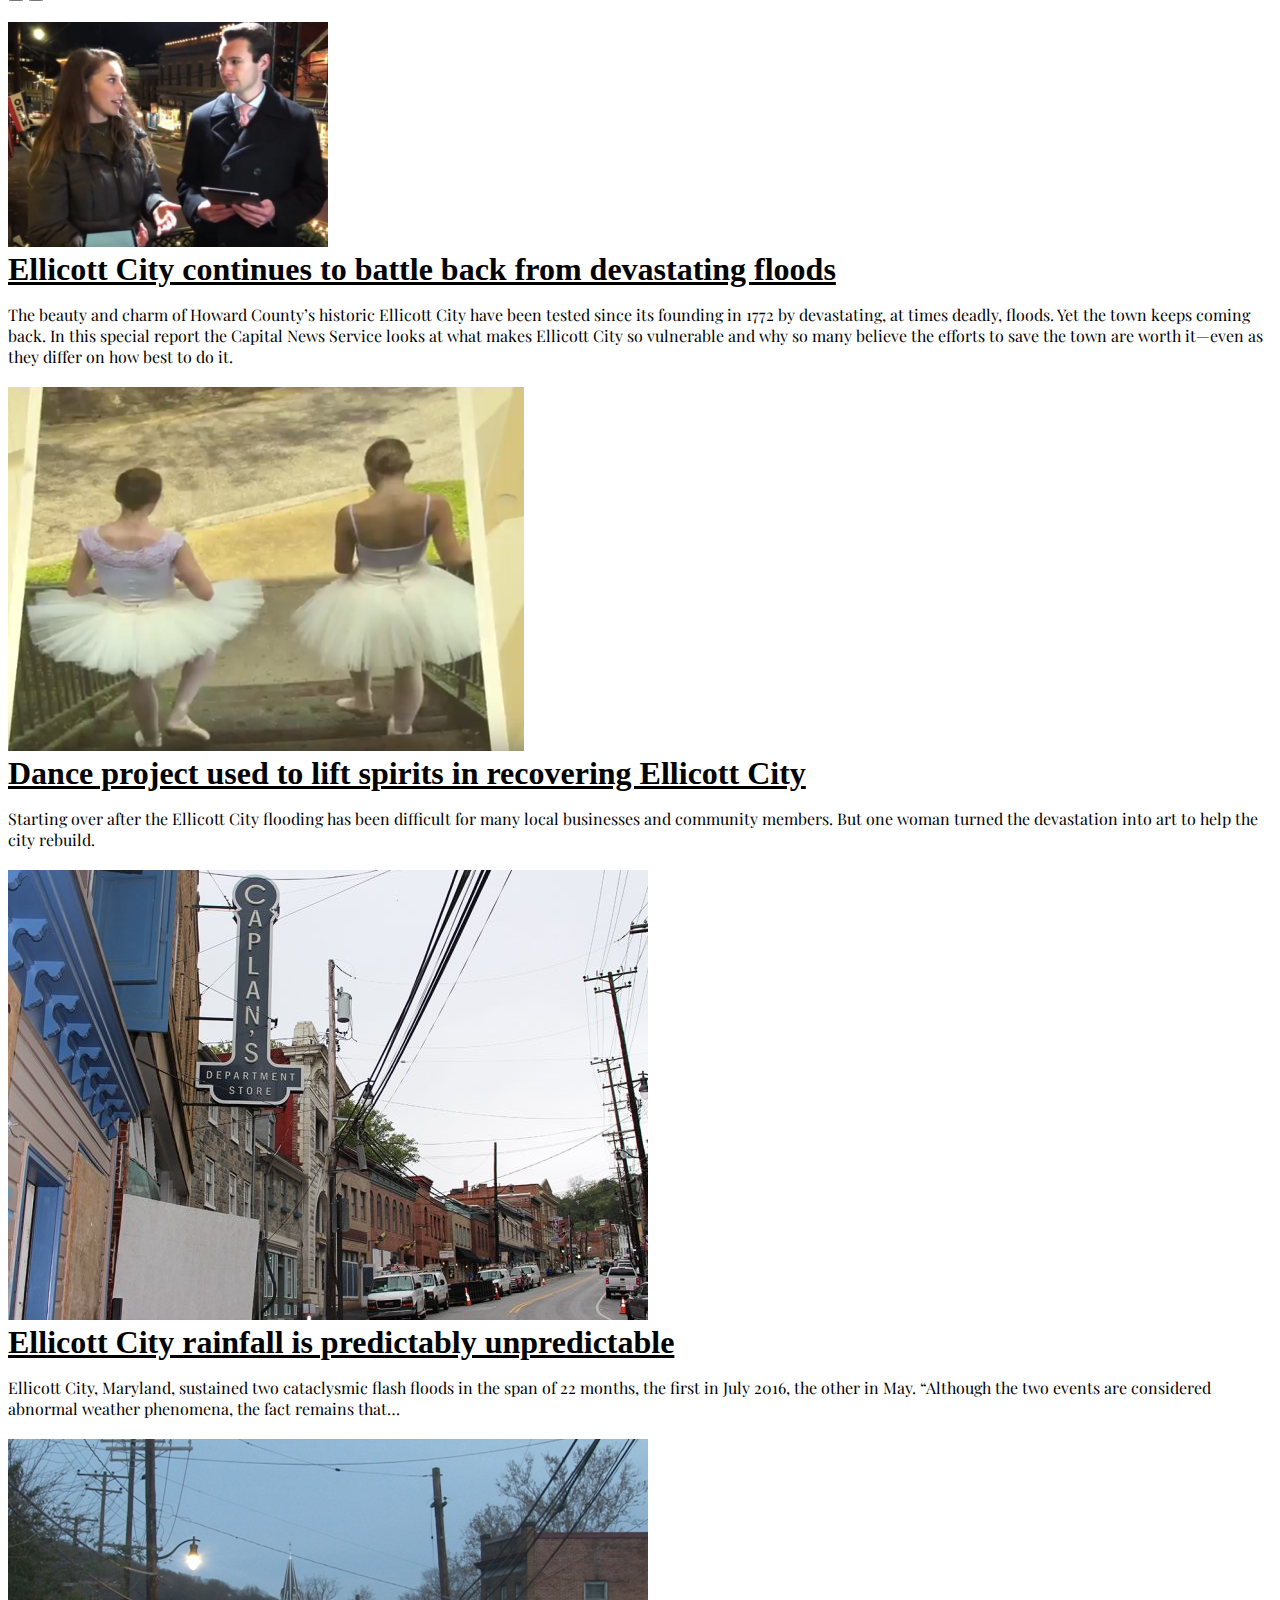
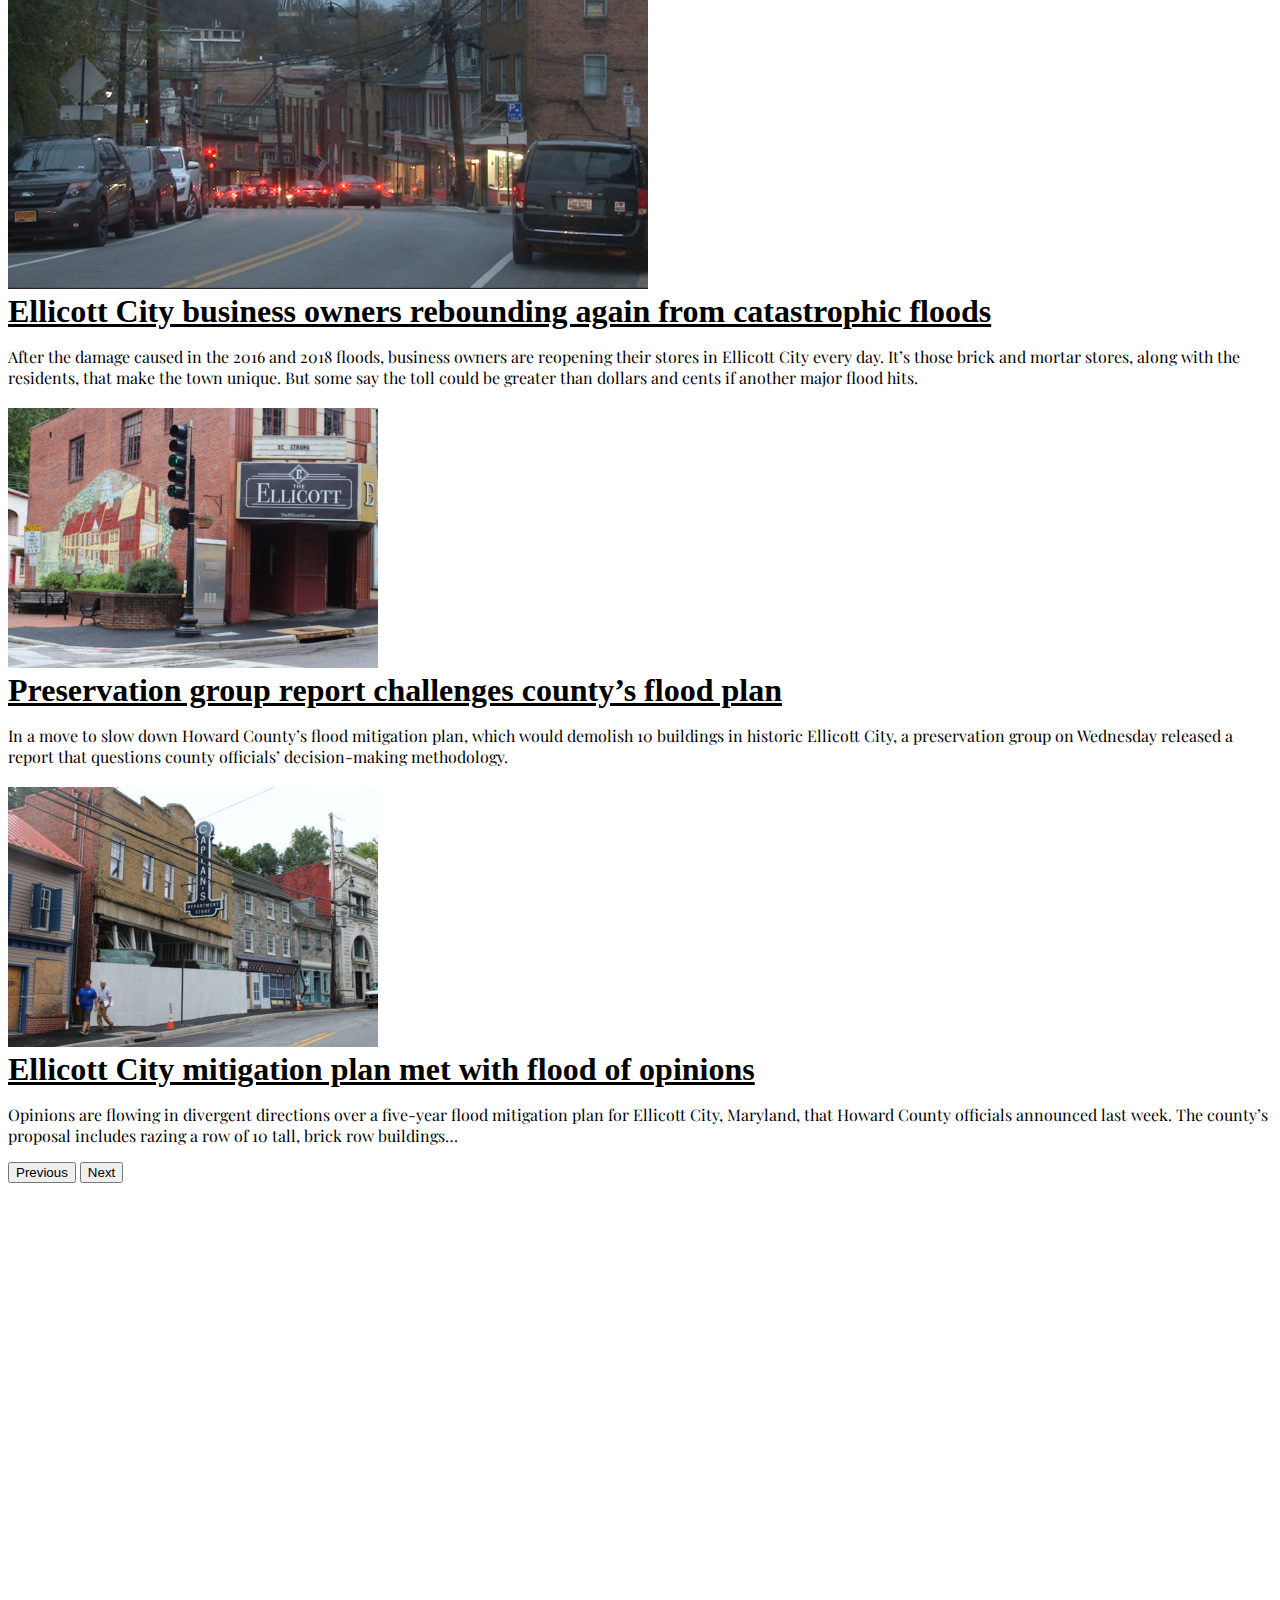
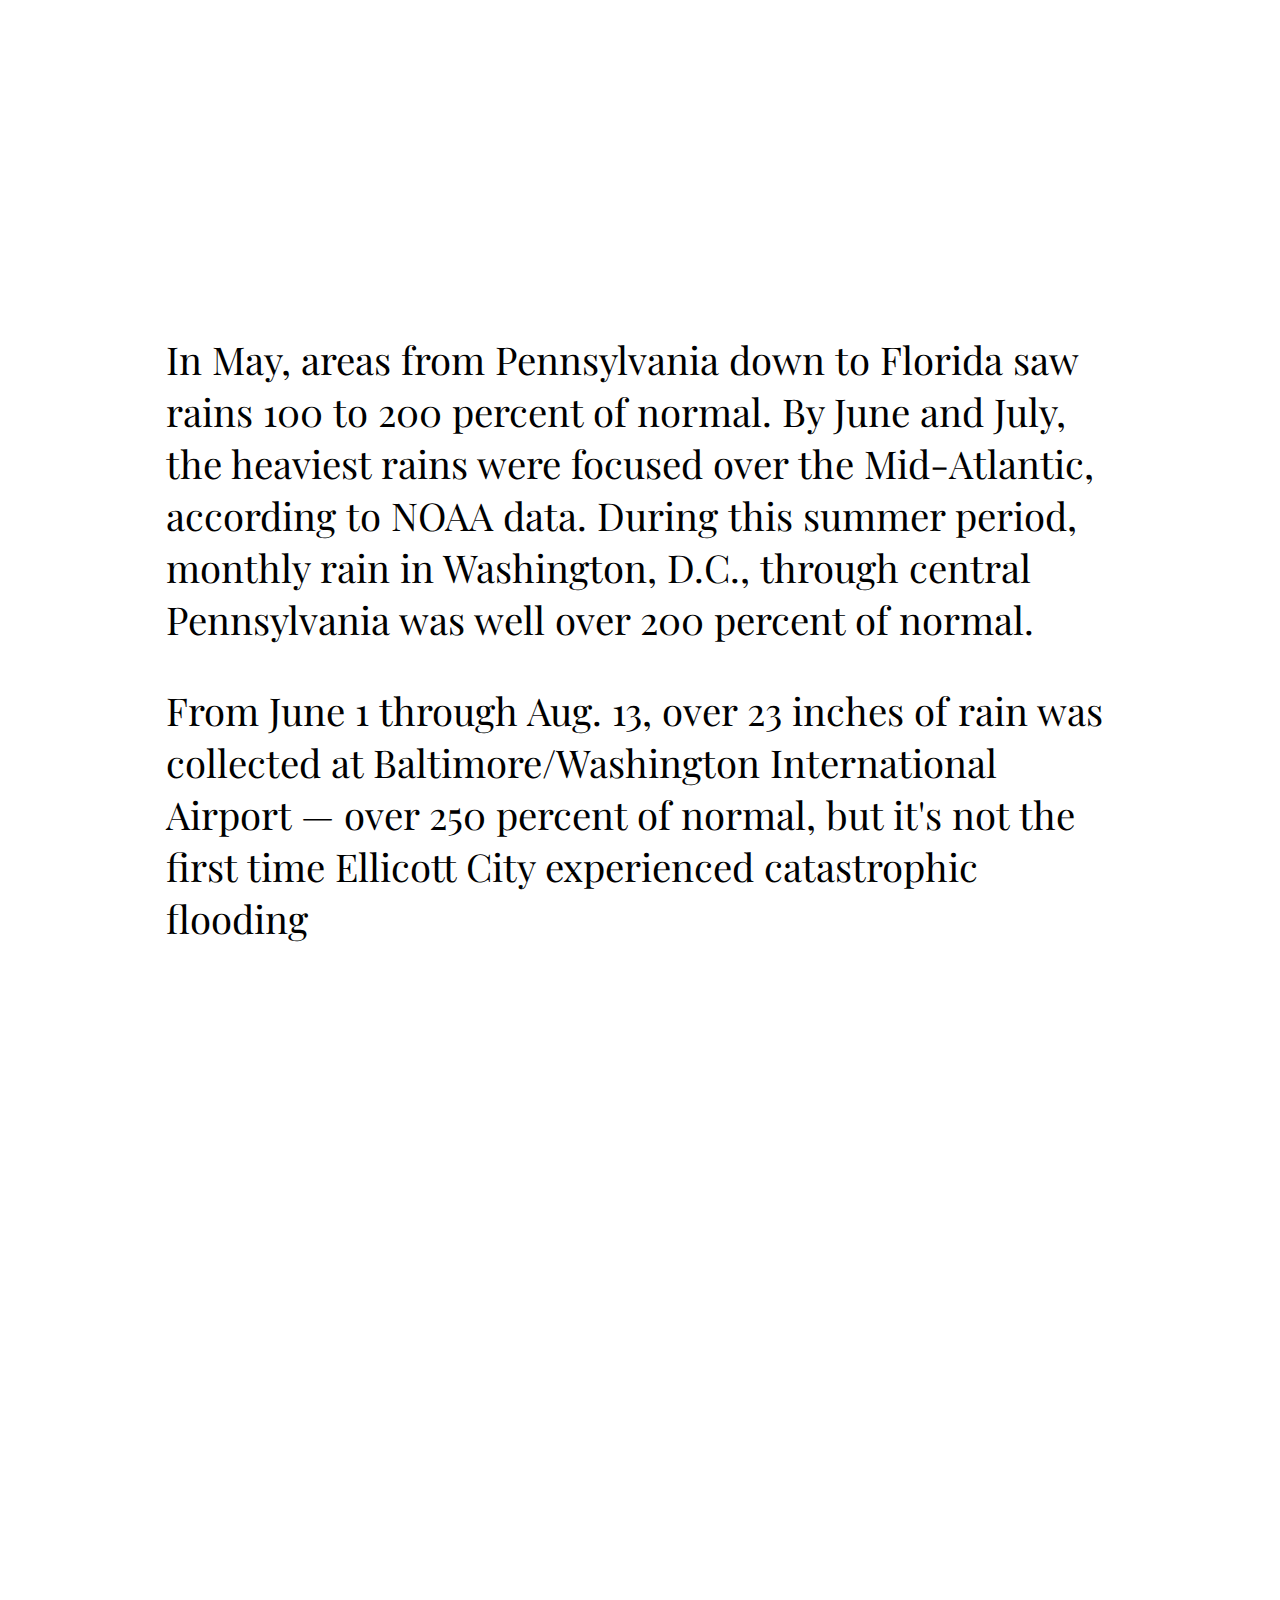
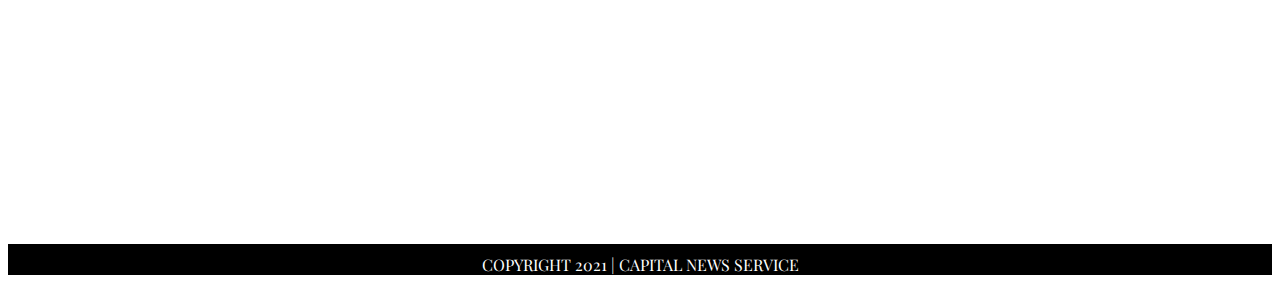
==== commit a2d74f9c: "upDATE" ====
--- a/final-project/index.html
+++ b/final-project/index.html
@@ -13,7 +13,7 @@
     <!-- hero video -->
       <div id="video-cover">
       <video autoplay loop muted playsinline preload id="hero-video">
-        <source src="media/splash-vid.mov">
+        <source src="media/splash-vid.mp4">
       </video>
       </div>
       <!-- hero video end -->
@@ -197,9 +197,10 @@
 </script>
   </div>
 
-  <div class="mid-text">In May, areas from Pennsylvania down to Florida saw rains 100 to 200 percent of normal. By June and July, the heaviest rains were focused over the Mid-Atlantic, according to NOAA data. During this summer period, monthly rain in Washington, D.C., through central Pennsylvania was well over 200 percent of normal.</div>
-
-  <div class="mid-text">From June 1 through Aug. 13, over 23 inches of rain was collected at Baltimore/Washington International Airport —  over 250 percent of normal, but it's not the first time Ellicott City experienced catastrophic flooding</div>
+  <div class="mid-text"> <p>In May, areas from Pennsylvania down to Florida saw rains 100 to 200 percent of normal. By June and July, the heaviest rains were focused over the Mid-Atlantic, according to NOAA data. During this summer period, monthly rain in Washington, D.C., through central Pennsylvania was well over 200 percent of normal.</p>
+
+  <p>From June 1 through Aug. 13, over 23 inches of rain was collected at Baltimore/Washington International Airport —  over 250 percent of normal, but it's not the first time Ellicott City experienced catastrophic flooding<p>
+  </div>
 
 <!-- timeline -->
     <iframe src='https://cdn.knightlab.com/libs/timeline3/latest/embed/index.html?source=1Ze1P8Q1ZsuPJJjCxLO8Sum2427ftdZq-cq2Wq0IEu_8&font=Default&lang=en&start_at_end=true&timenav_position=top&initial_zoom=2&height=650' width='100%' height='650' webkitallowfullscreen mozallowfullscreen allowfullscreen frameborder='0'></iframe>
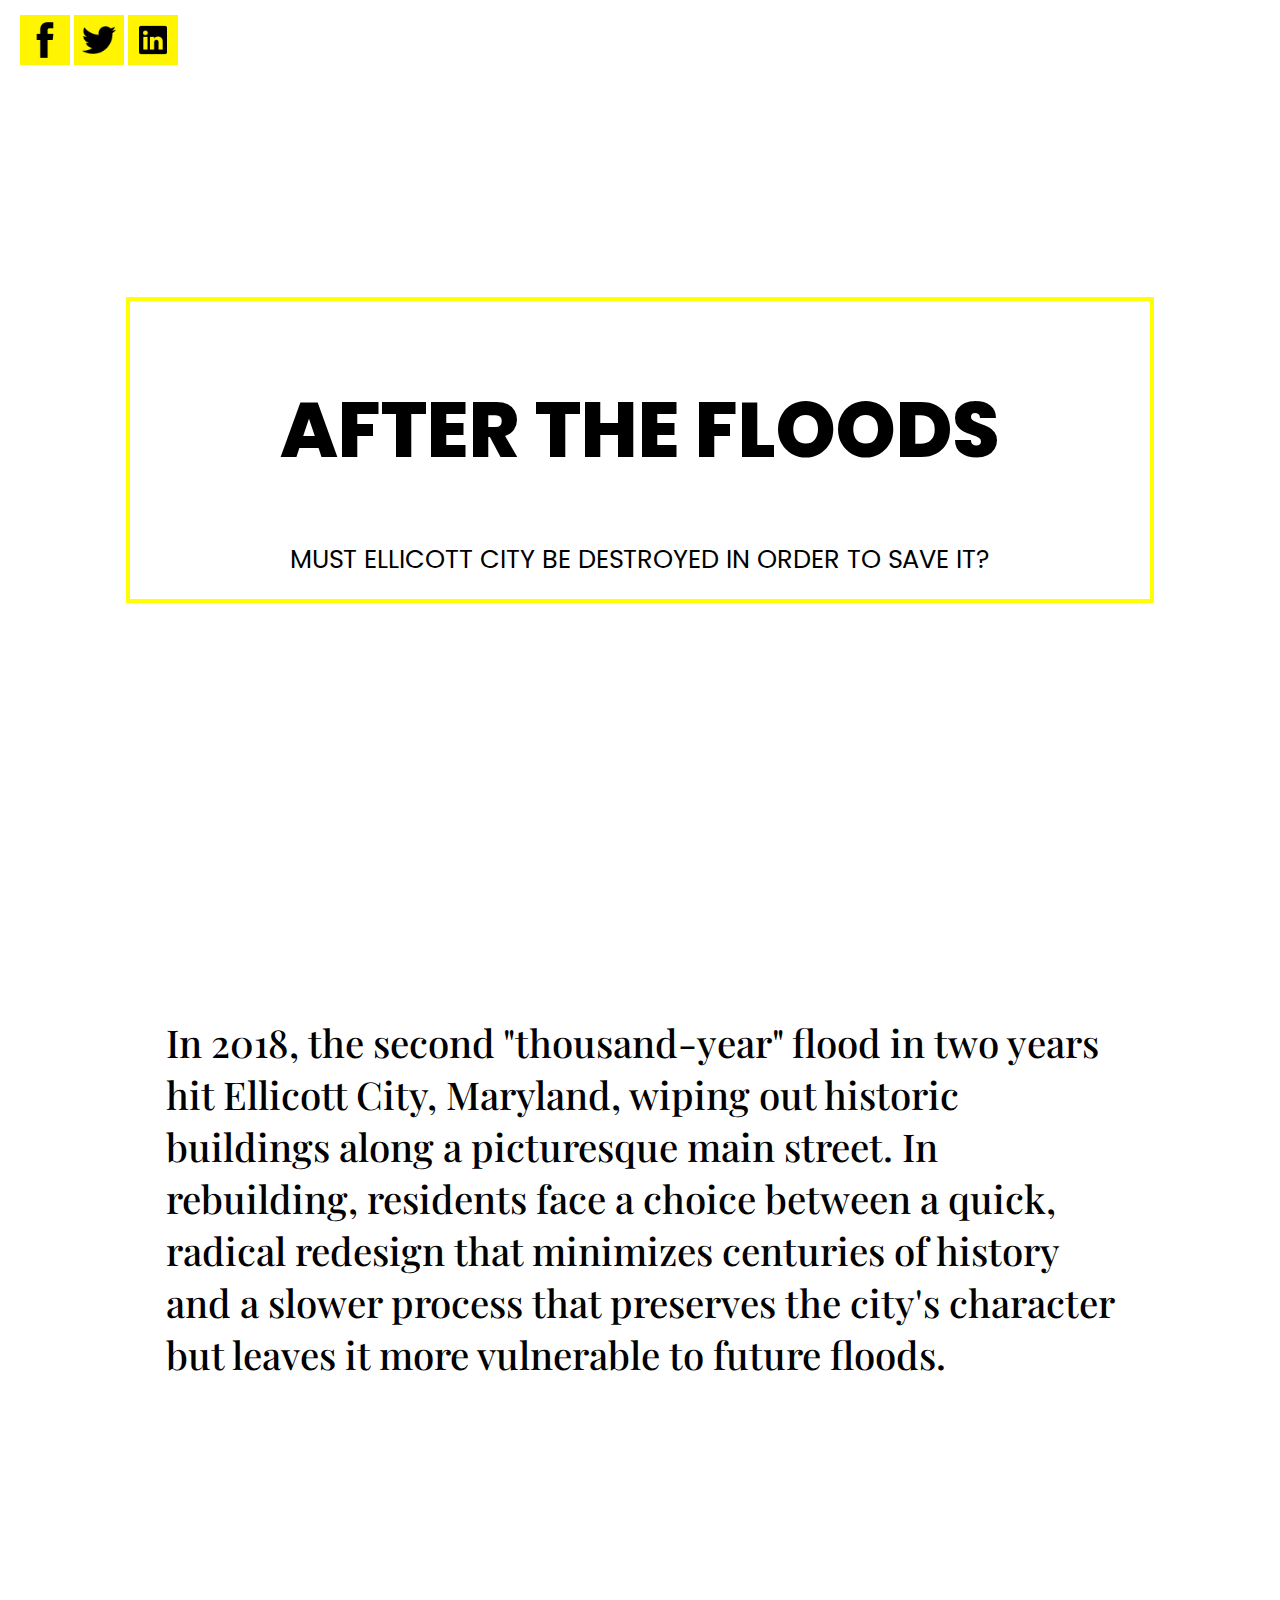
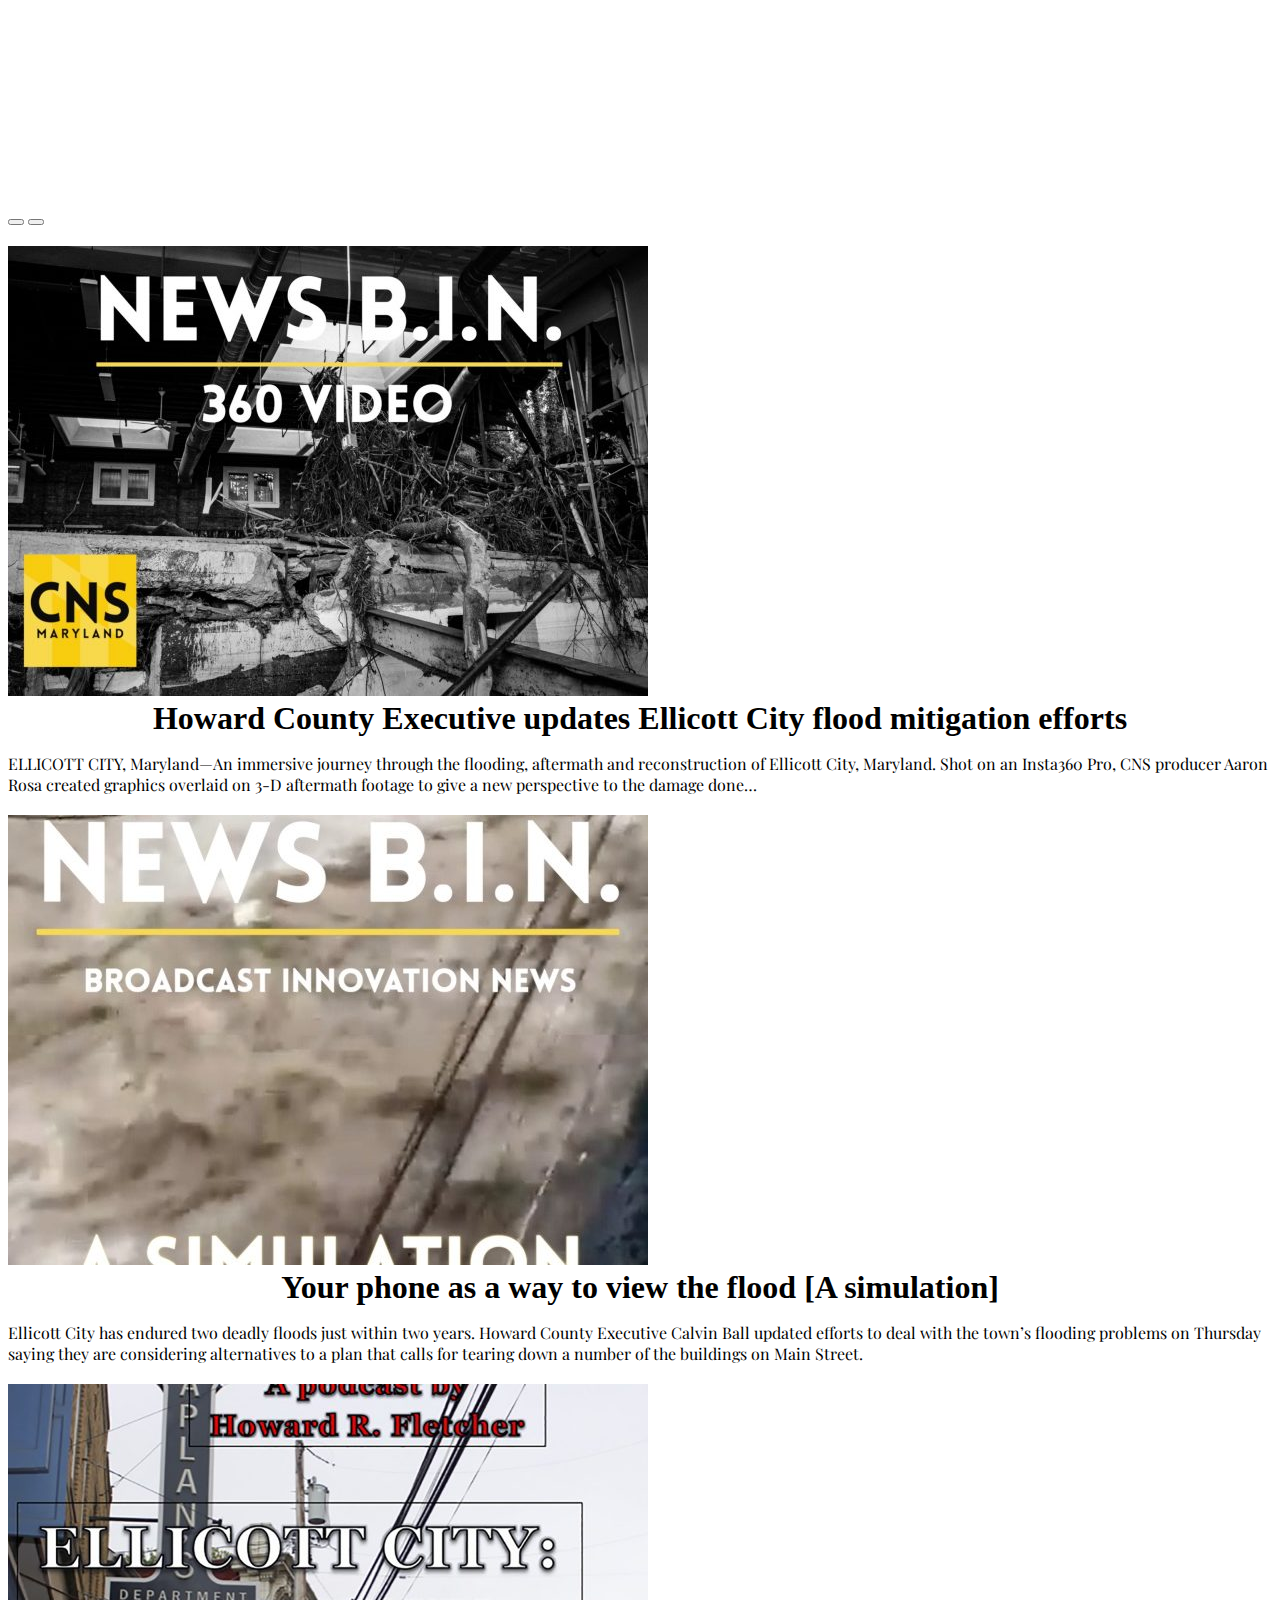
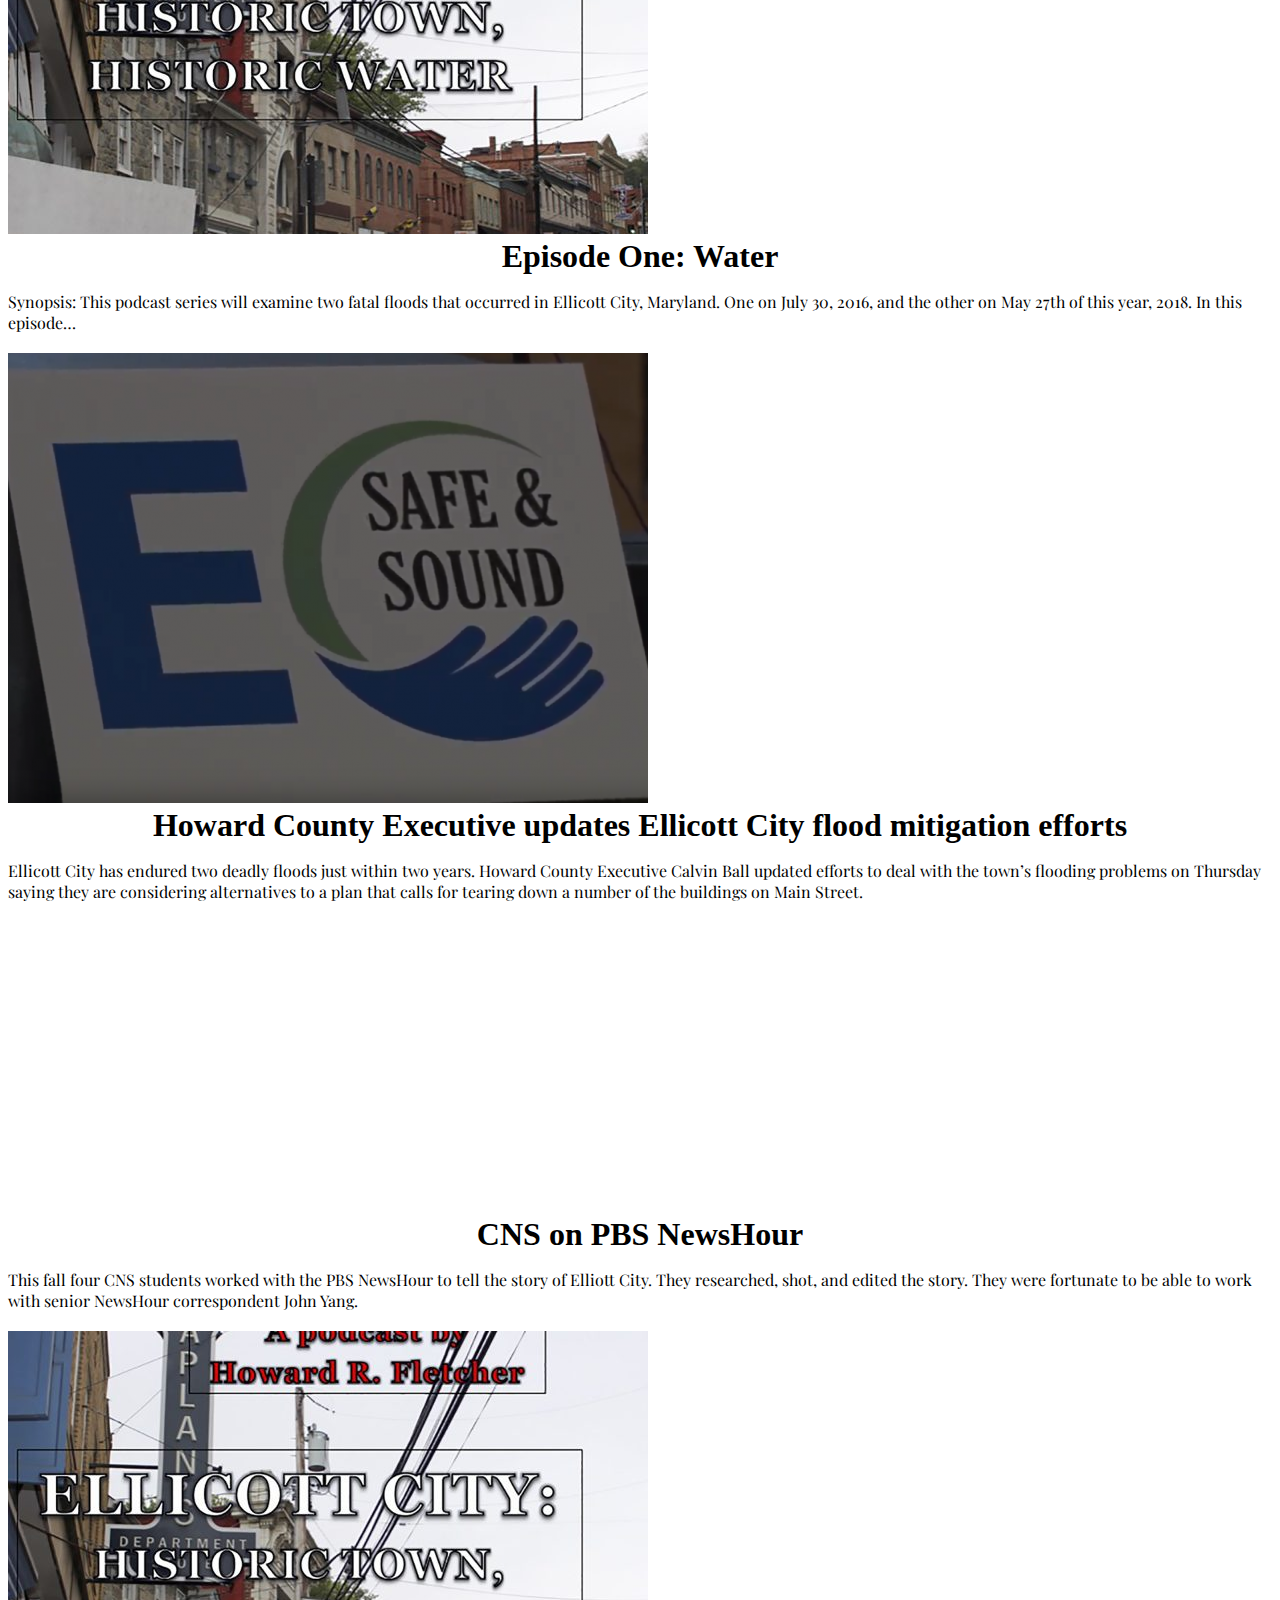
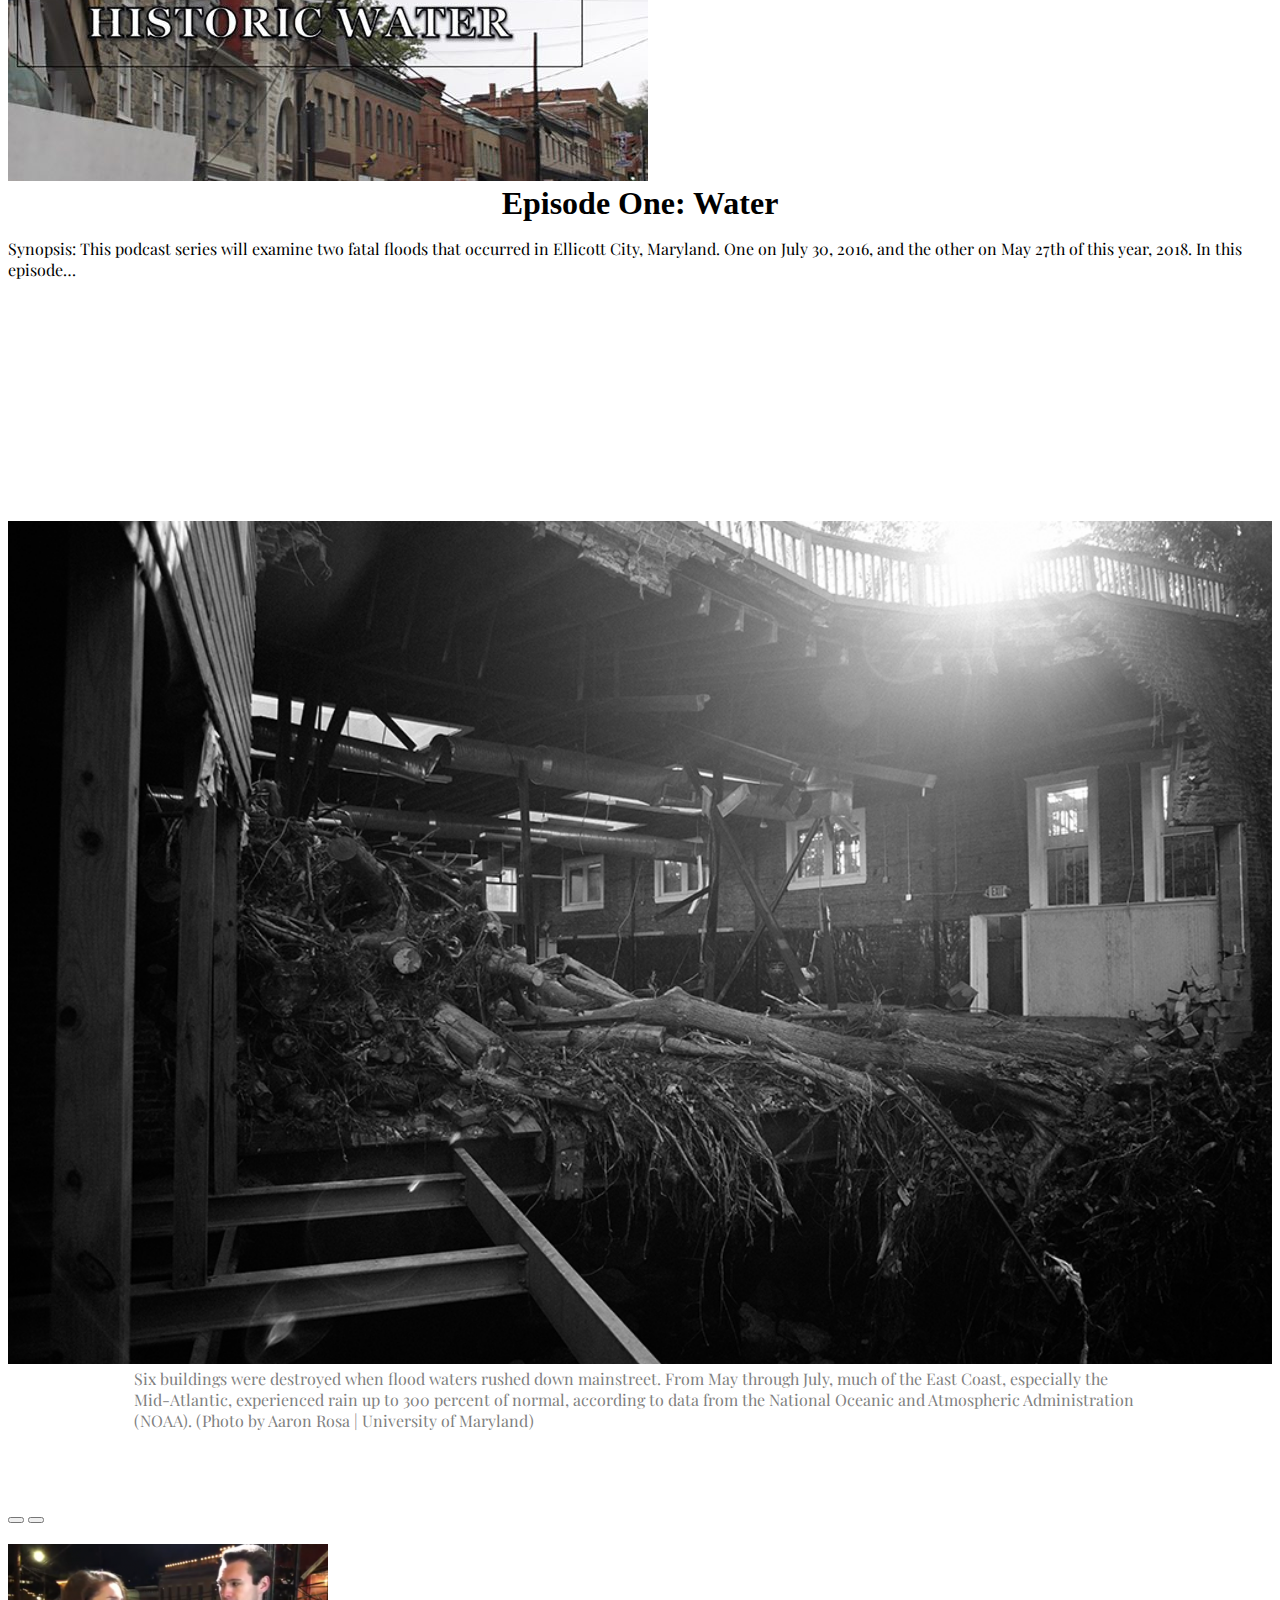
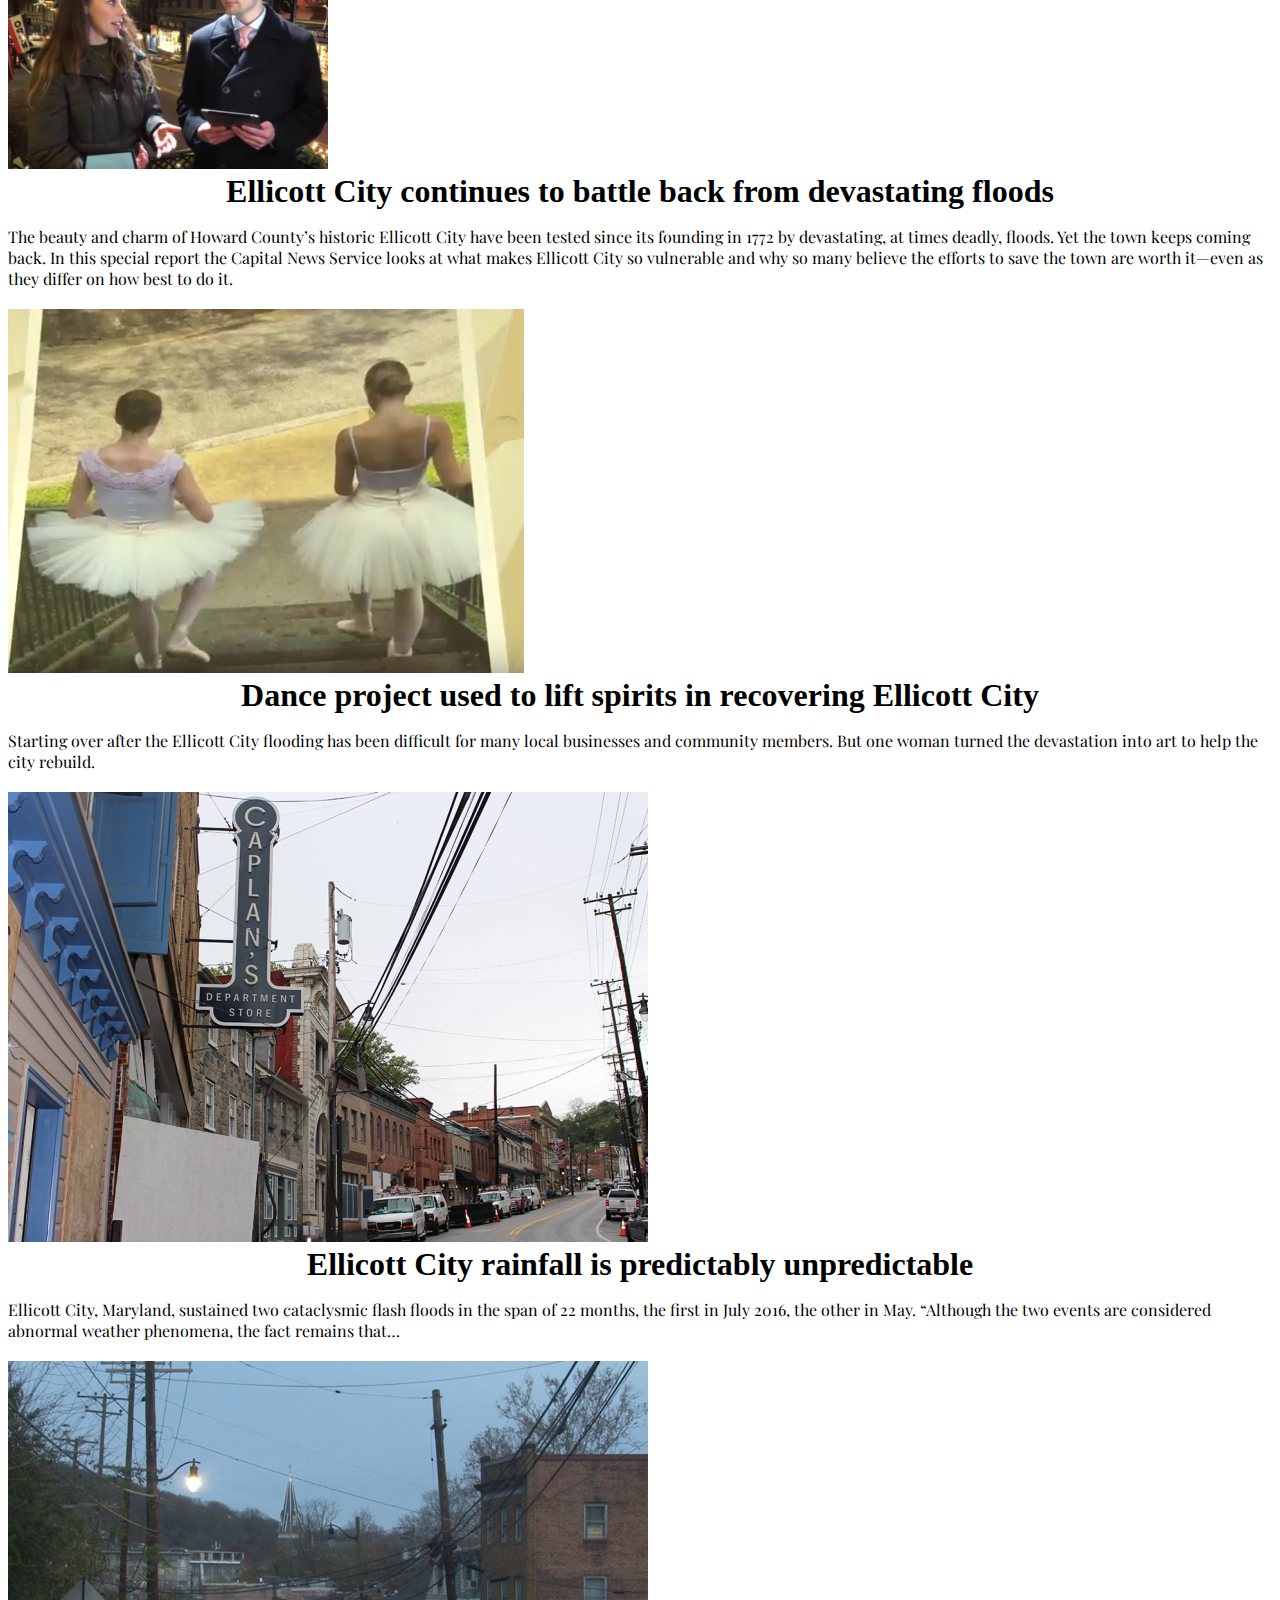
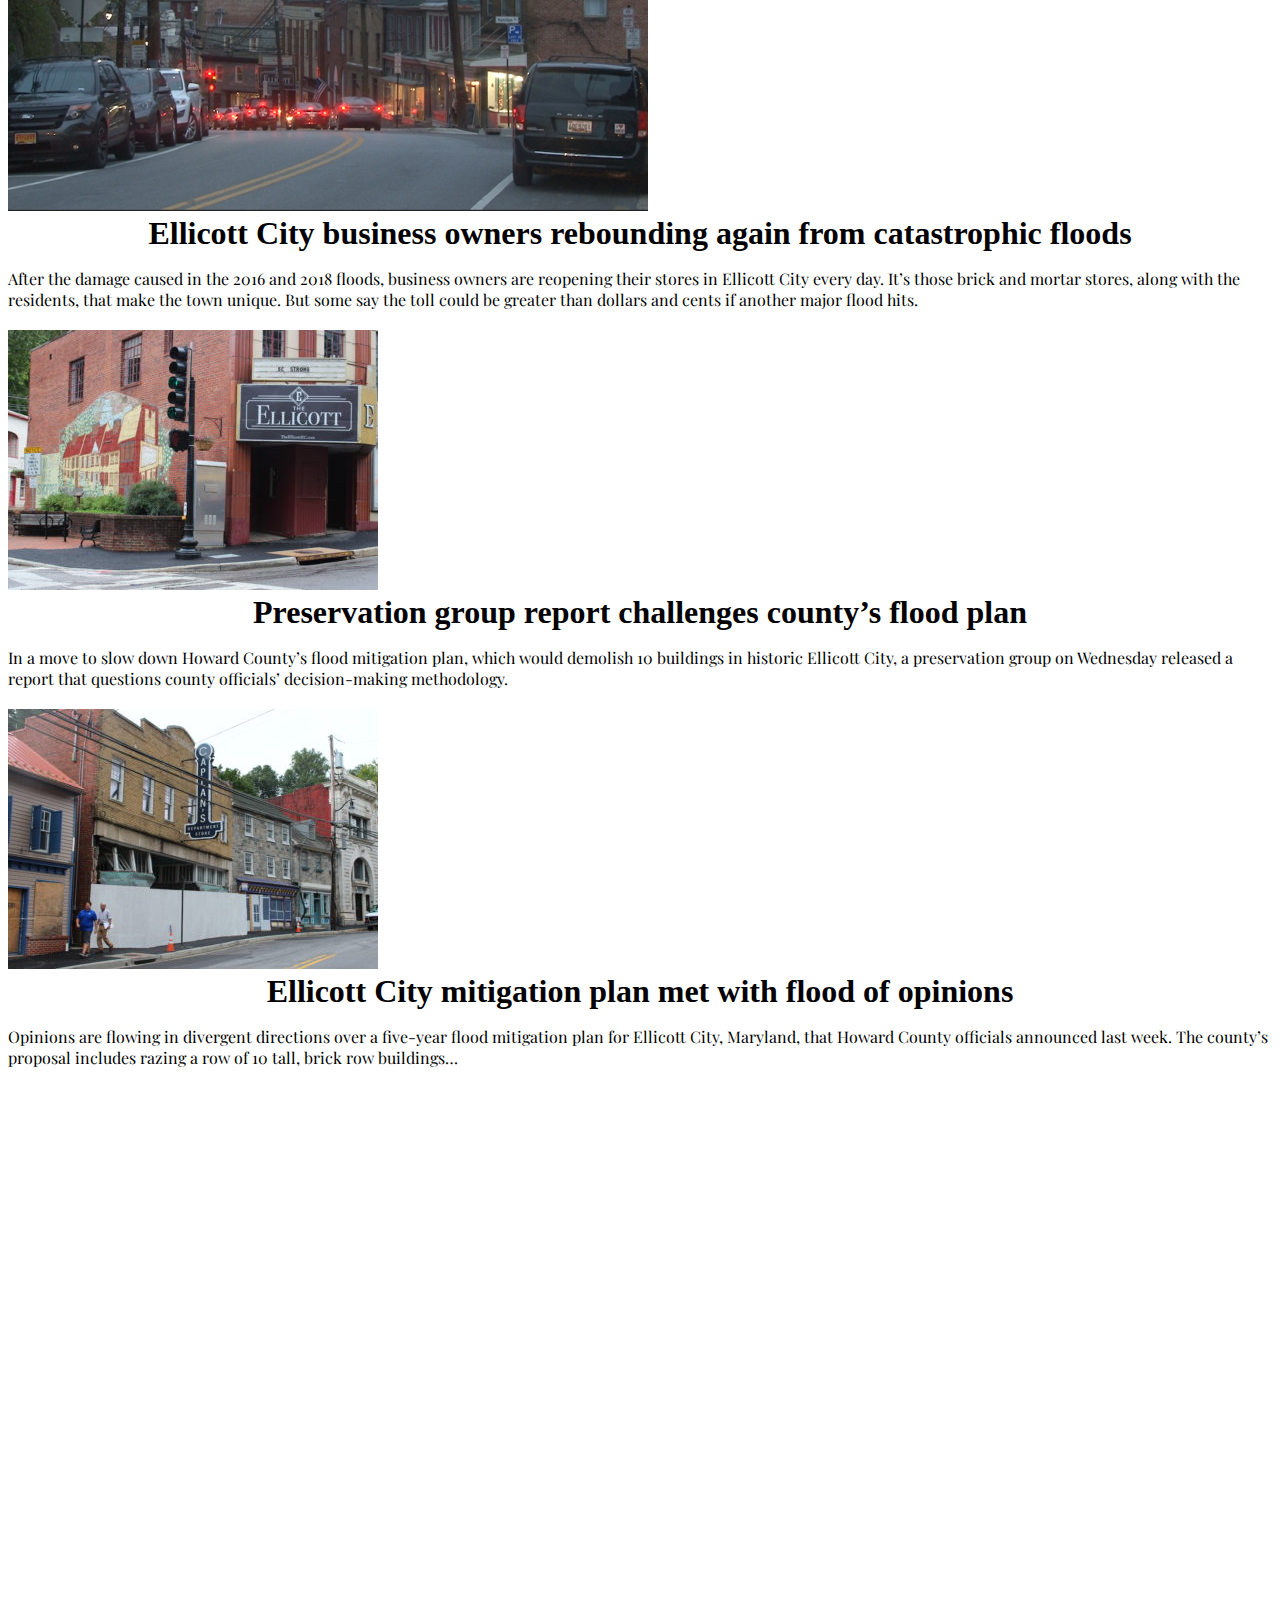
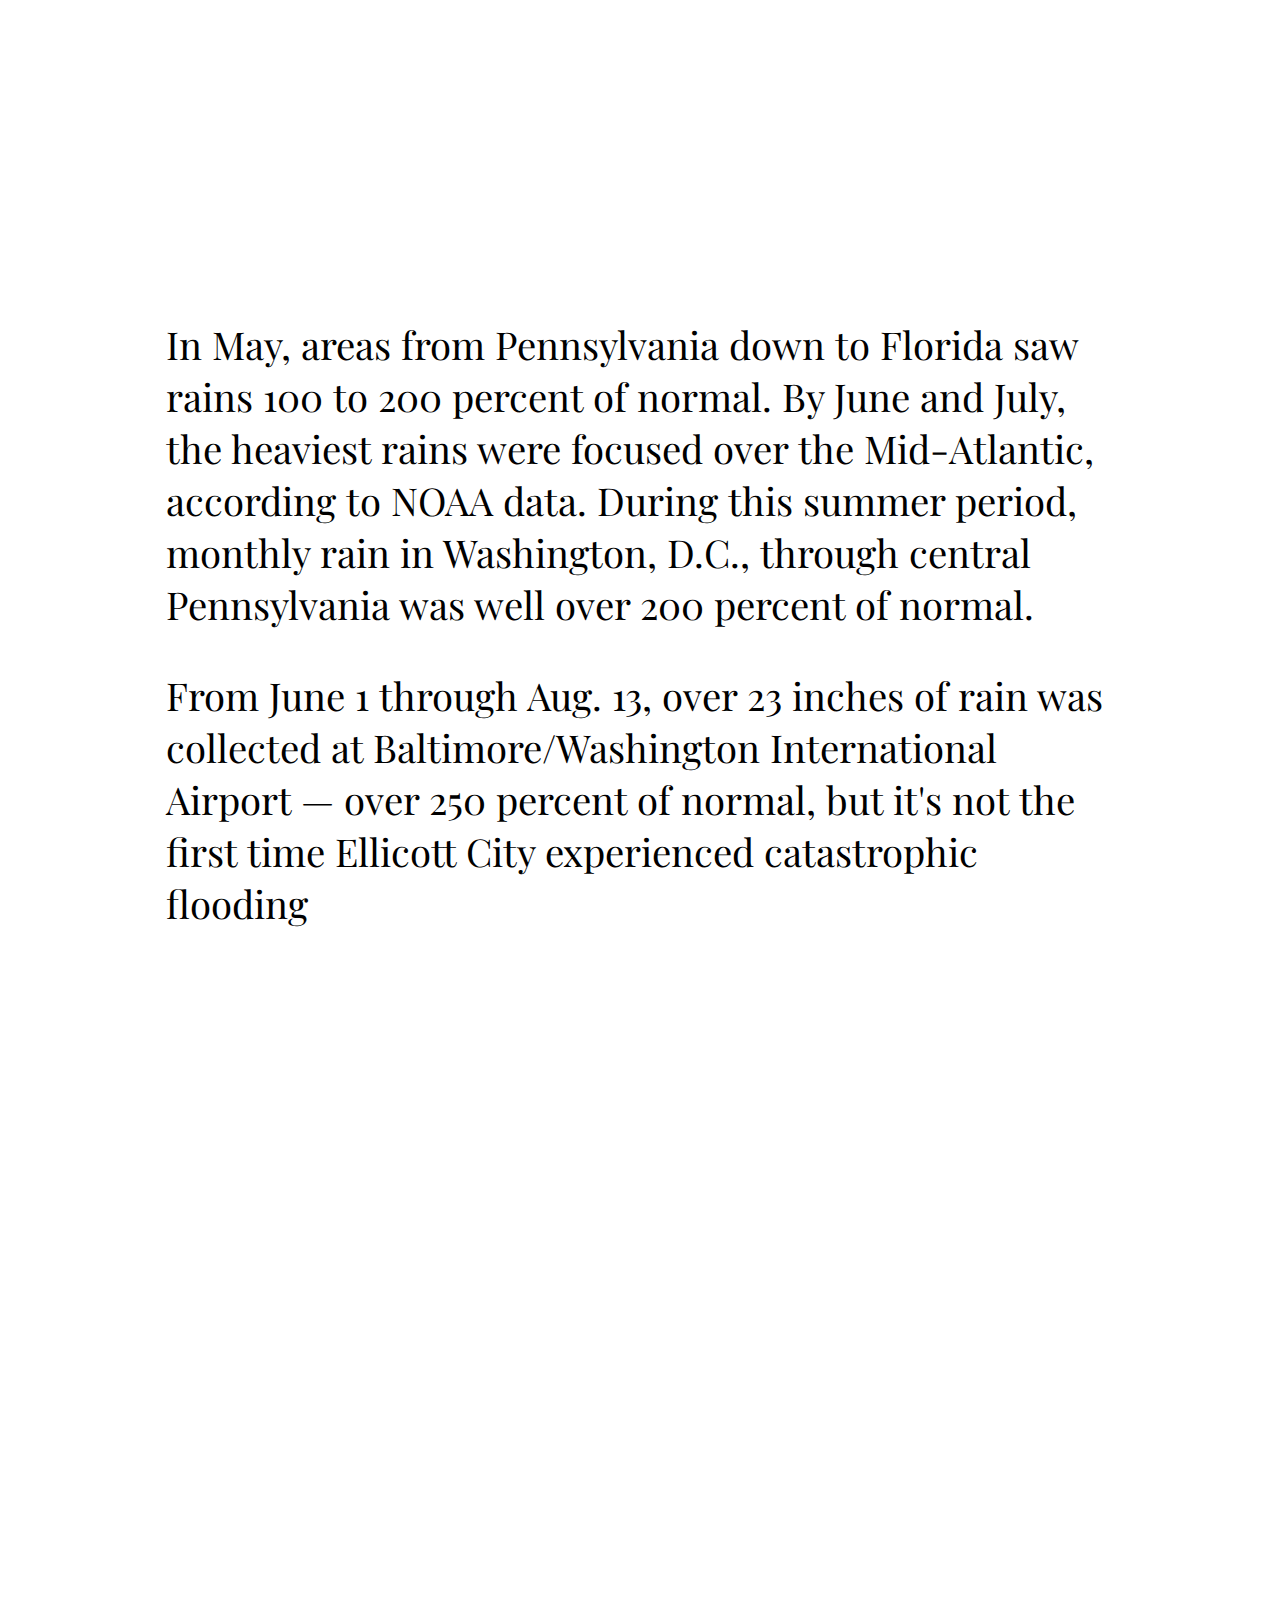
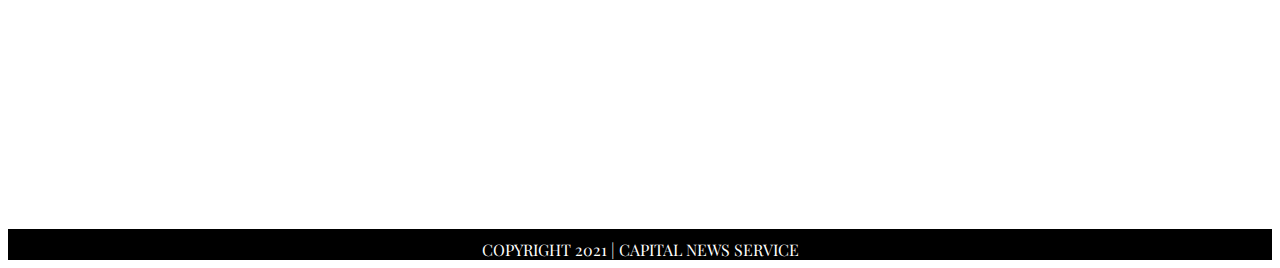
==== commit 0142877a: "updates" ====
--- a/final-project/index.html
+++ b/final-project/index.html
@@ -8,6 +8,7 @@
     <link rel="preconnect" href="https://fonts.googleapis.com">
     <link rel="preconnect" href="https://fonts.gstatic.com" crossorigin>
     <link href="https://fonts.googleapis.com/css2?family=Poppins:ital,wght@0,100;0,200;0,300;0,400;0,500;0,600;0,700;0,800;0,900;1,100;1,200;1,300;1,400;1,500;1,600;1,700;1,800;1,900&display=swap" rel="stylesheet">
+    
   </head>
   <body>
     <!-- hero video -->
@@ -100,20 +101,13 @@
         </div>
         </div>
   </div>
-  <button class="carousel-control-prev" type="button" data-bs-target="#carousel-1" data-bs-slide="prev">
-    <span class="carousel-control-prev-icon" aria-hidden="true"></span>
-    <span class="visually-hidden">Previous</span>
-  </button>
-  <button class="carousel-control-next" type="button" data-bs-target="#carousel-1" data-bs-slide="next">
-    <span class="carousel-control-next-icon" aria-hidden="true"></span>
-    <span class="visually-hidden">Next</span>
-  </button>
+
   </div>
 </div>
 
 </div>
 <img src="media/destruction.jpg" alt="destruction by flood" class="hero-image">
-<div class="caption"> Six buildings were destroyed when flood waters rushed down mainstreet. From May through July, much of the East Coast, especially the Mid-Atlantic, experienced rain up to 300 percent of normal, according to data from the National Oceanic and Atmospheric Administration (NOAA). (photo by Aaron Rosa | University of Maryland)</div>
+<div class="caption"> Six buildings were destroyed when flood waters rushed down mainstreet. From May through July, much of the East Coast, especially the Mid-Atlantic, experienced rain up to 300 percent of normal, according to data from the National Oceanic and Atmospheric Administration (NOAA). (Photo by Aaron Rosa | University of Maryland)</div>
 <div class="container">
 
 <!-- carosel 2-->
@@ -177,14 +171,7 @@
         </div>
         </div>
   </div>
-  <button class="carousel-control-prev" type="button" data-bs-target="#carousel-2" data-bs-slide="prev">
-    <span class="carousel-control-prev-icon" aria-hidden="true"></span>
-    <span class="visually-hidden">Previous</span>
-  </button>
-  <button class="carousel-control-next" type="button" data-bs-target="#carousel-2" data-bs-slide="next">
-    <span class="carousel-control-next-icon" aria-hidden="true"></span>
-    <span class="visually-hidden">Next</span>
-  </button>
+
   </div>
 </div>
 
--- a/final-project/style.css
+++ b/final-project/style.css
@@ -32,6 +32,7 @@
 /* link */
 a{
   color: black;
+  text-decoration: none;
 }
 a:hover{
   color:#f23030;
@@ -65,6 +66,7 @@
       width: 400px;
     }
   }
+
     /*social icons top */
     .social-icons-top{
       width: 60px;
@@ -142,19 +144,23 @@
   font-size: 2em;
   font-weight: 700;
   width: 100%;
+  text-align: center;
 }
 
 
 /*graphic */
 .graphic{
-  margin-top: 100px;
-}
-
+  margin-top: 200px;
+}
+
+
+/*hero image */
 .hero-image{
   width: 100%;
-  height: 100vh;
+  height: 100%;
   margin-top: 25vh;
 }
+
 
 .caption {
   font-family: 'Playfair Display', serif;
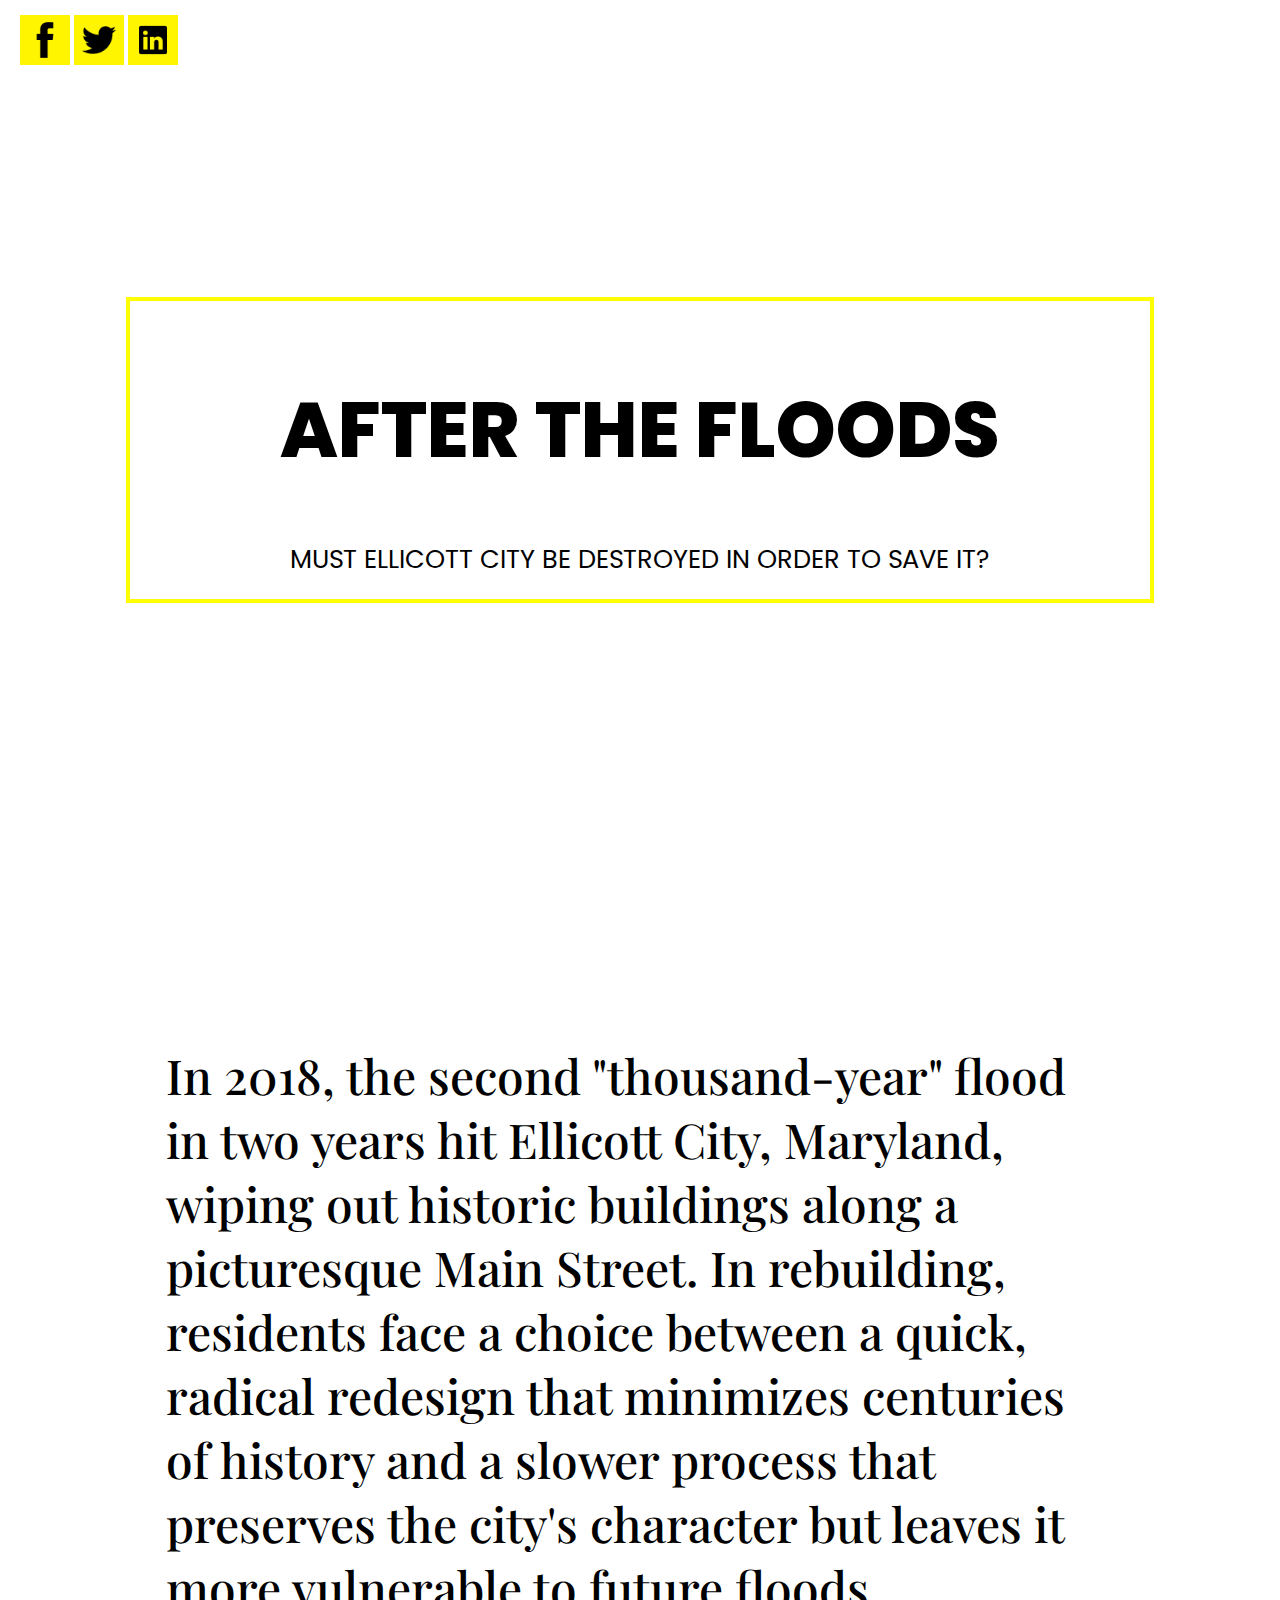
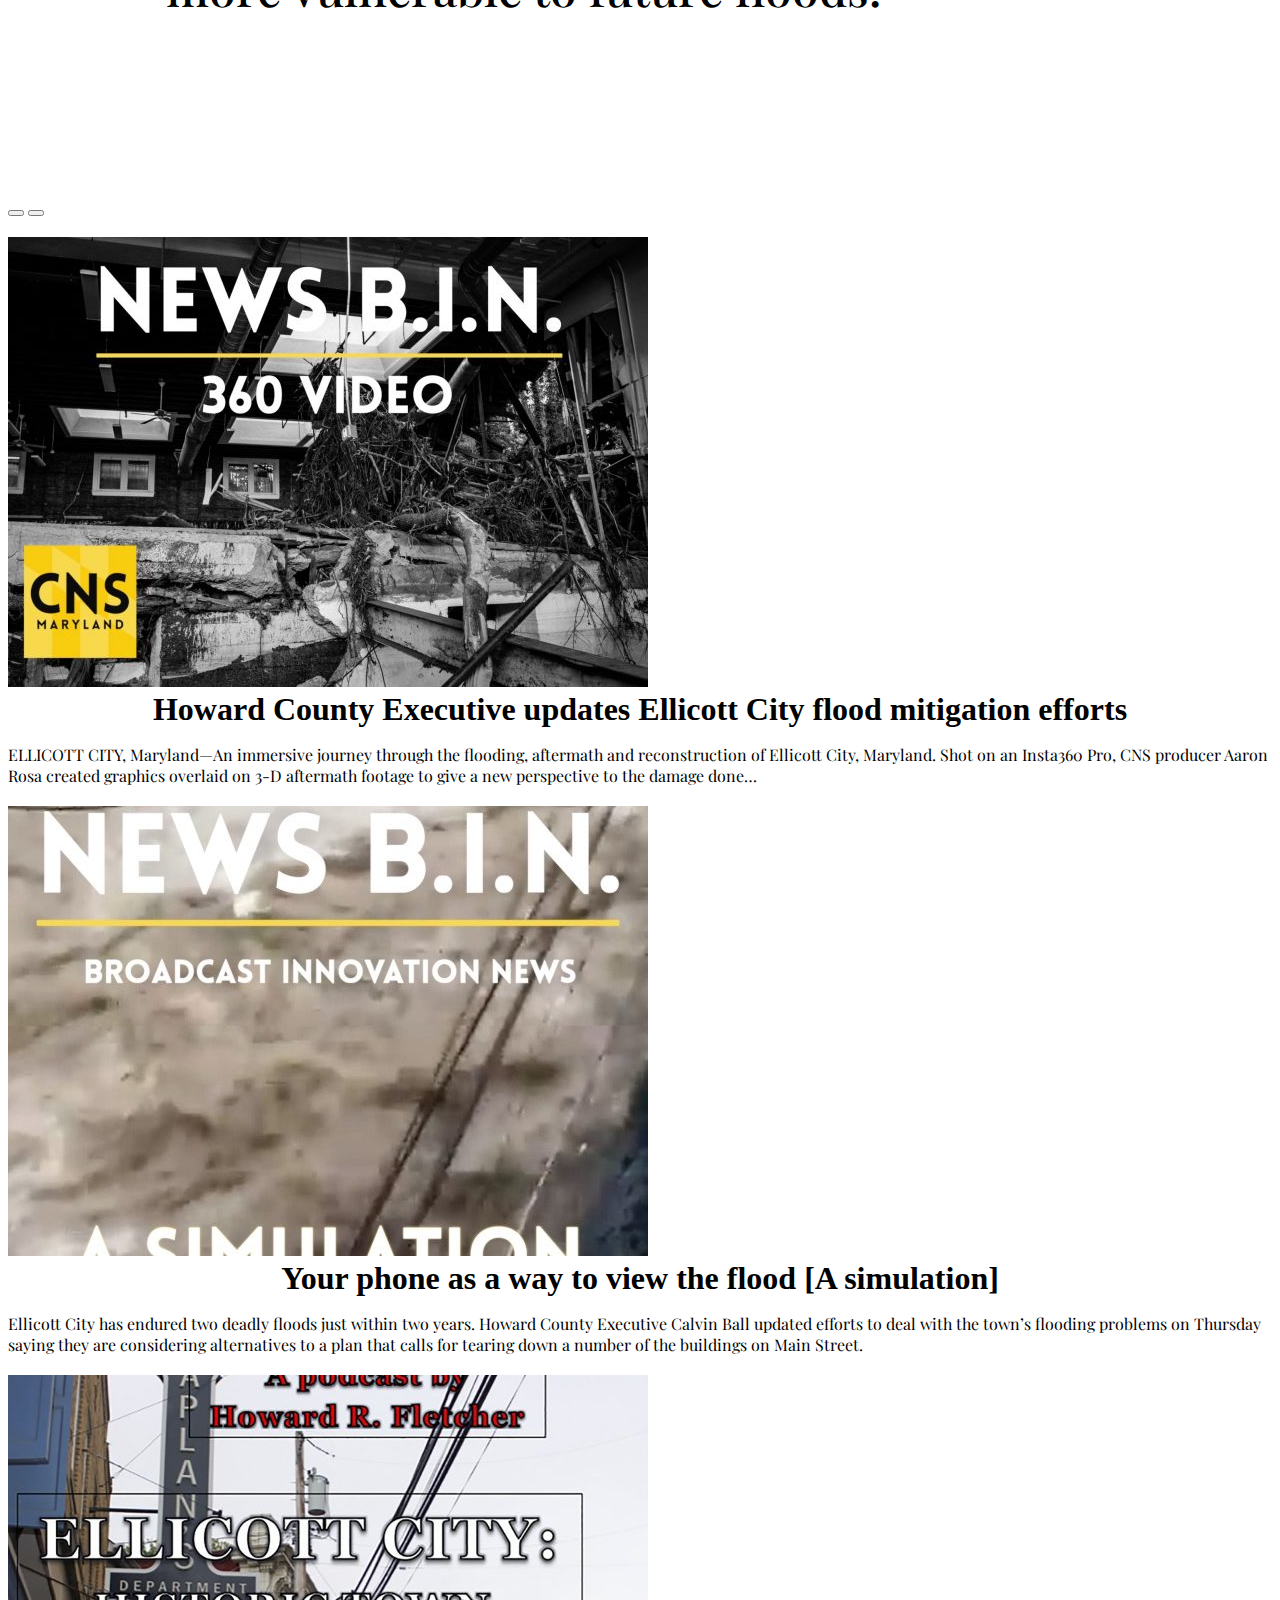
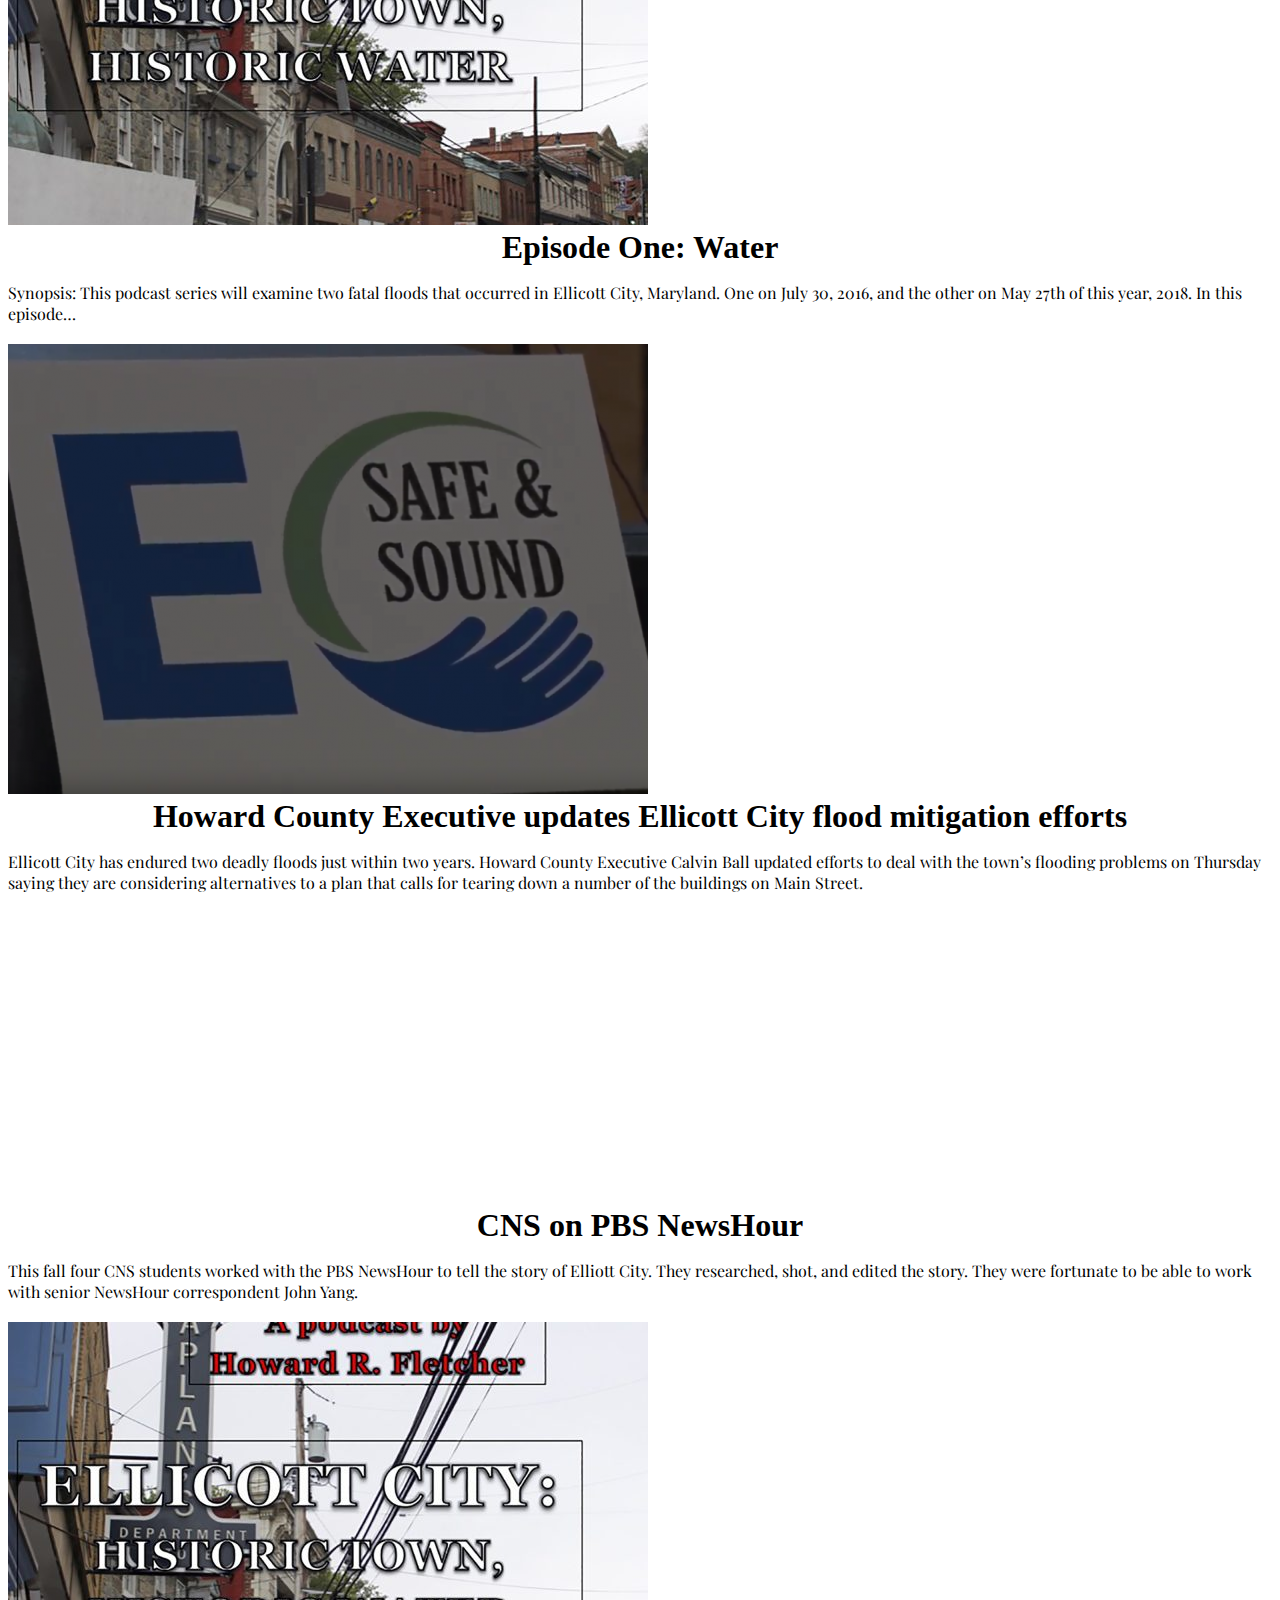
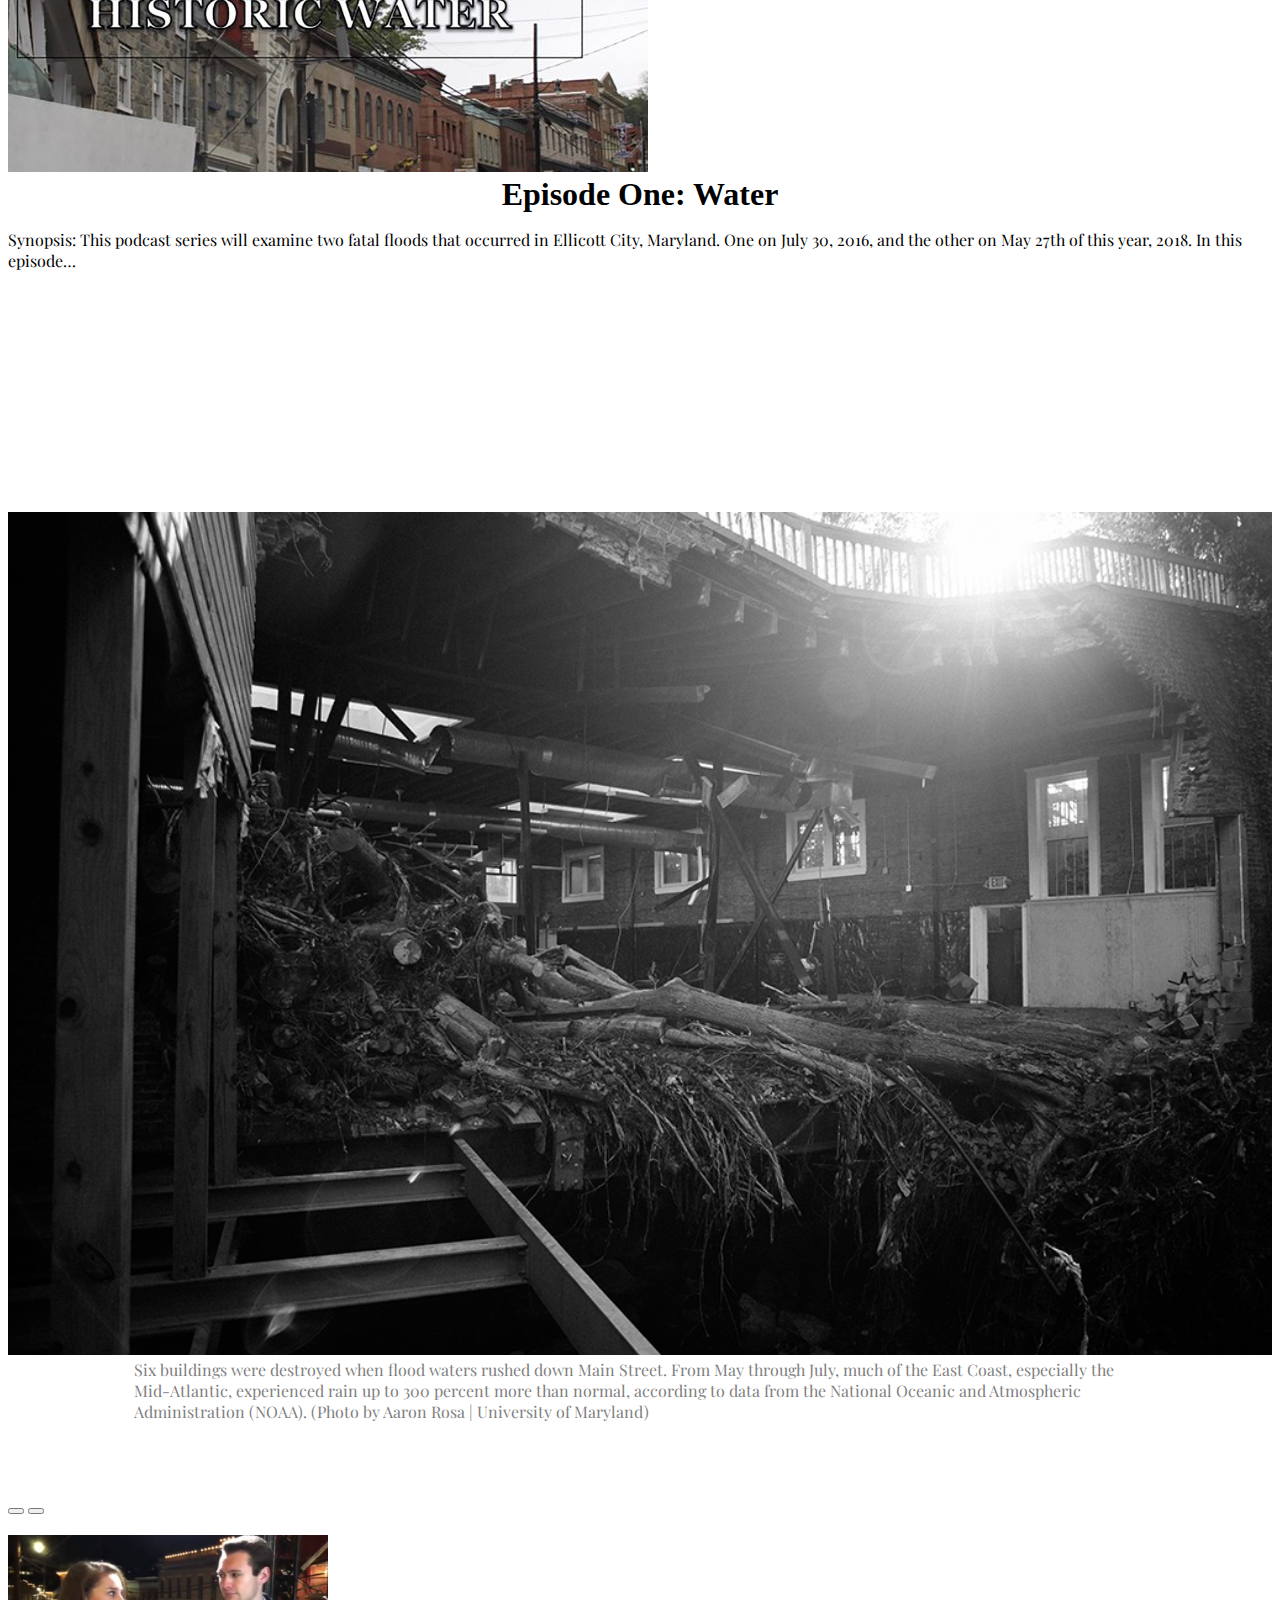
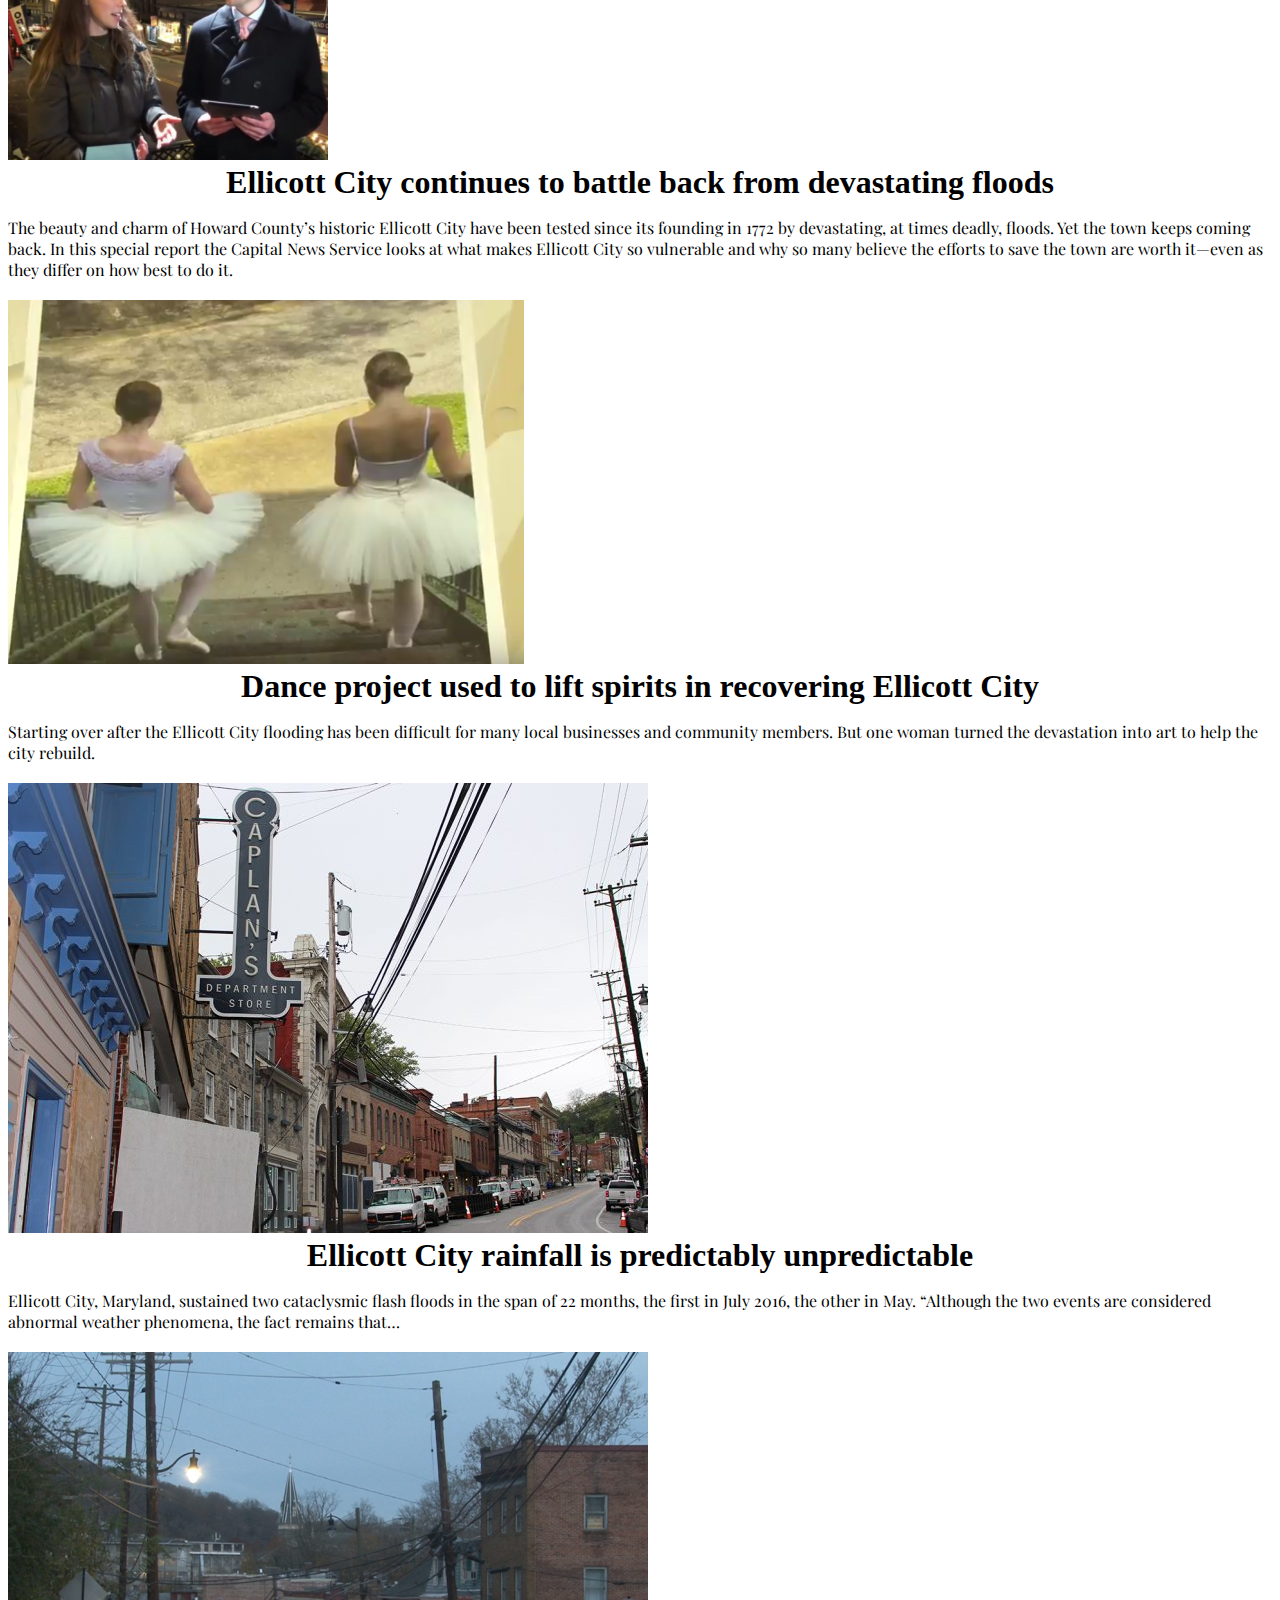
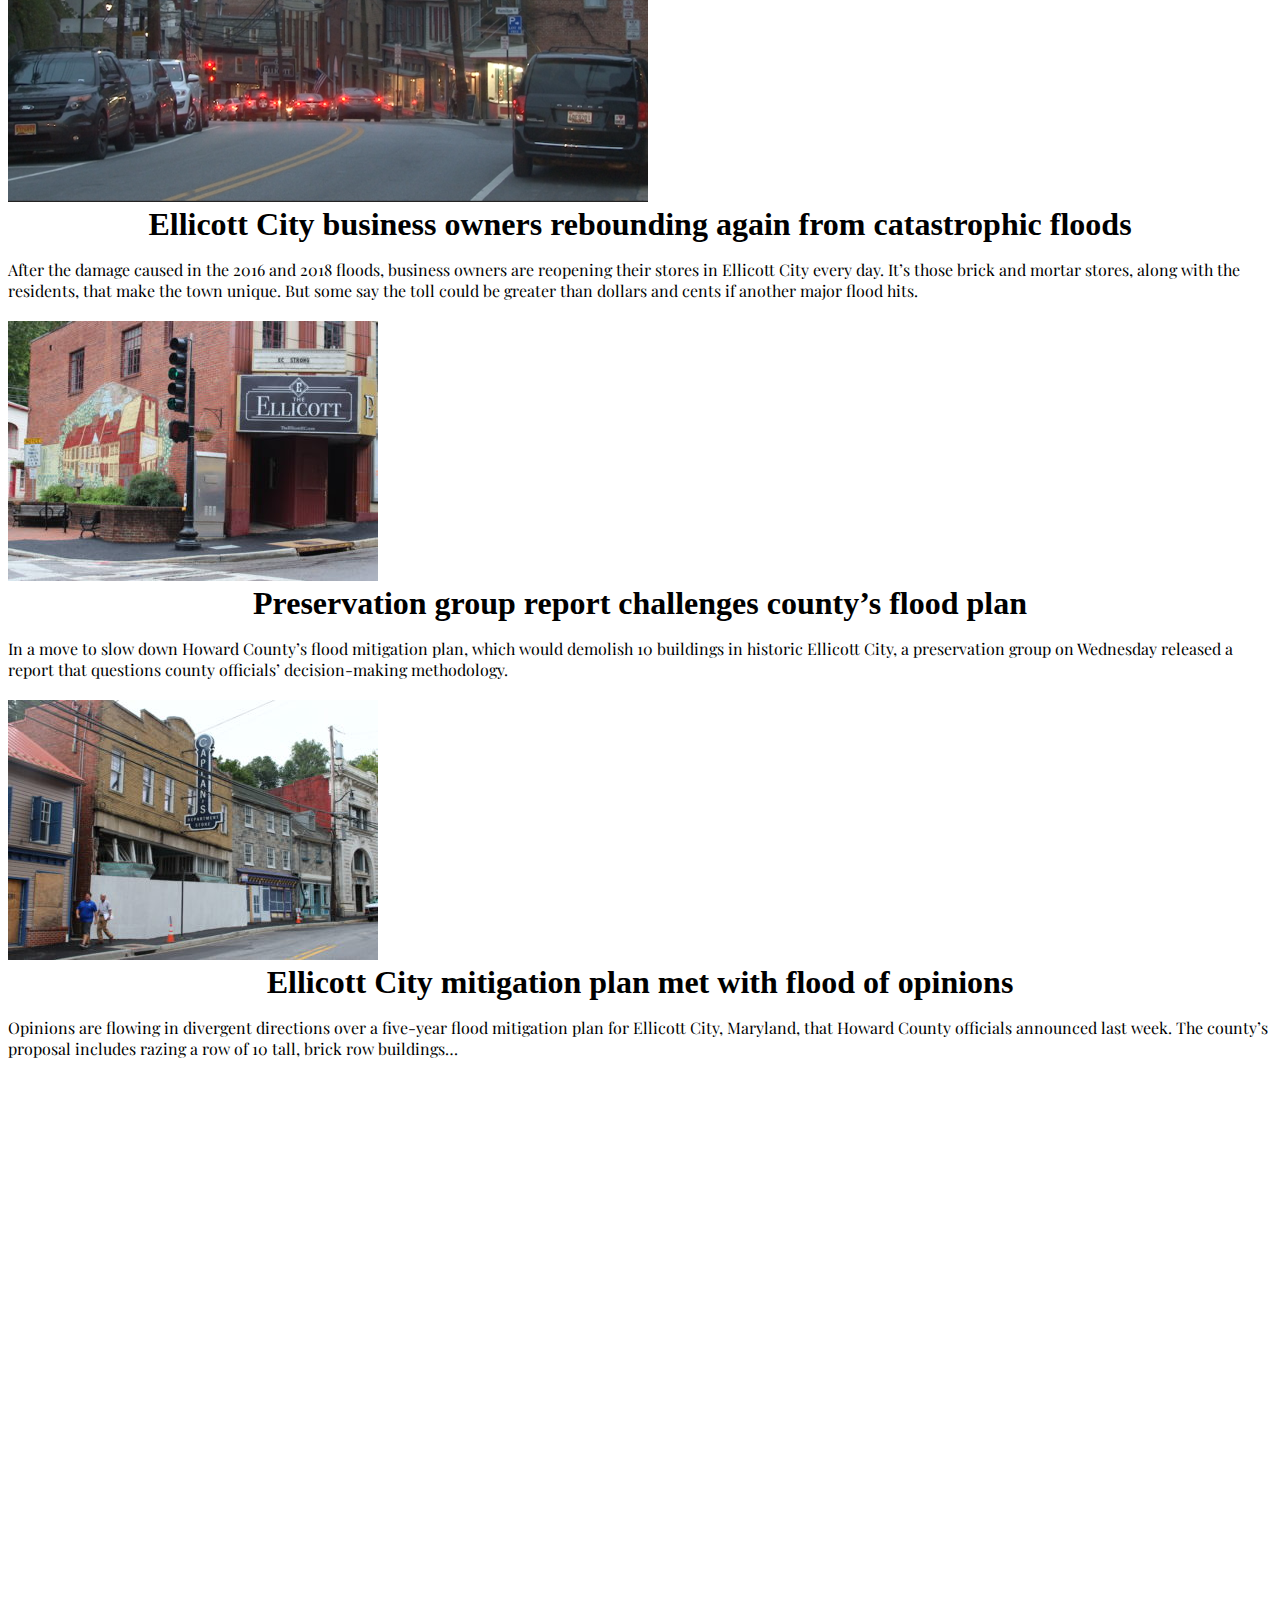
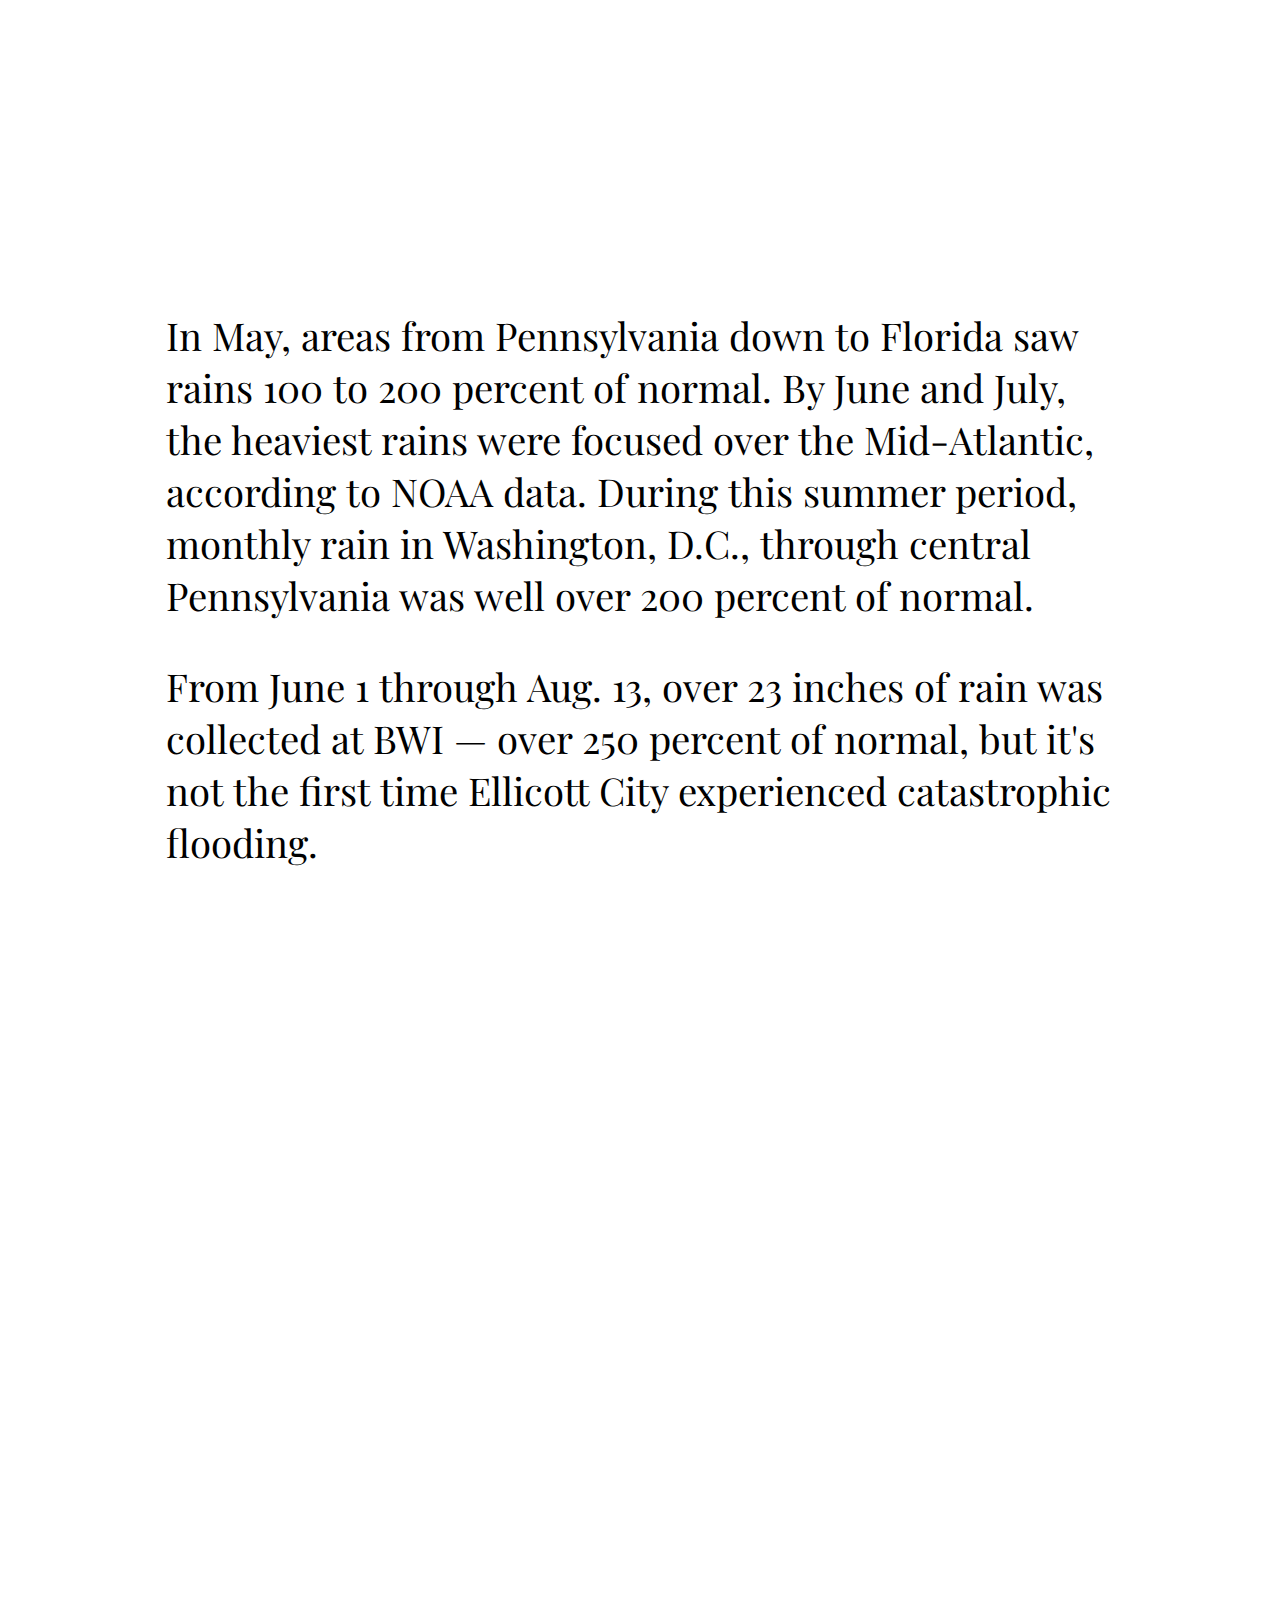
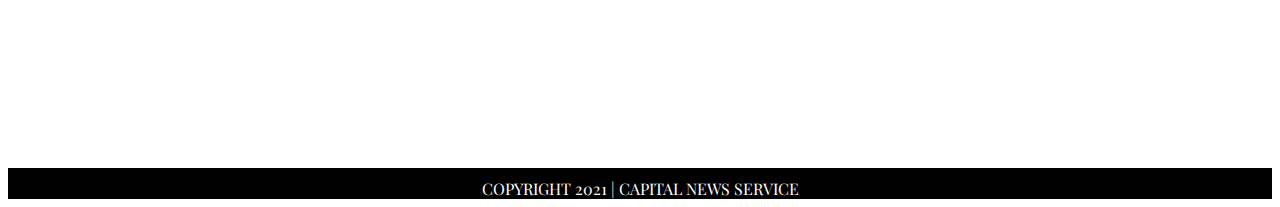
==== commit faee73df: "typos" ====
--- a/final-project/index.html
+++ b/final-project/index.html
@@ -8,7 +8,7 @@
     <link rel="preconnect" href="https://fonts.googleapis.com">
     <link rel="preconnect" href="https://fonts.gstatic.com" crossorigin>
     <link href="https://fonts.googleapis.com/css2?family=Poppins:ital,wght@0,100;0,200;0,300;0,400;0,500;0,600;0,700;0,800;0,900;1,100;1,200;1,300;1,400;1,500;1,600;1,700;1,800;1,900&display=swap" rel="stylesheet">
-    
+
   </head>
   <body>
     <!-- hero video -->
@@ -37,7 +37,7 @@
   <!--series open -->
   <div class="container">
     <div class="series-open">
-      <div class="series-head">In 2018, the second "thousand-year" flood in two years hit Ellicott City, Maryland, wiping out historic buildings along a picturesque main street. In rebuilding, residents face a choice between a quick, radical redesign that minimizes centuries of history and a slower process that preserves the city's character but leaves it more vulnerable to future floods.</div>
+      <div class="series-head">In 2018, the second "thousand-year" flood in two years hit Ellicott City, Maryland, wiping out historic buildings along a picturesque Main Street. In rebuilding, residents face a choice between a quick, radical redesign that minimizes centuries of history and a slower process that preserves the city's character but leaves it more vulnerable to future floods.</div>
   </div>
 
 <!--carosel test -->
@@ -107,7 +107,7 @@
 
 </div>
 <img src="media/destruction.jpg" alt="destruction by flood" class="hero-image">
-<div class="caption"> Six buildings were destroyed when flood waters rushed down mainstreet. From May through July, much of the East Coast, especially the Mid-Atlantic, experienced rain up to 300 percent of normal, according to data from the National Oceanic and Atmospheric Administration (NOAA). (Photo by Aaron Rosa | University of Maryland)</div>
+<div class="caption"> Six buildings were destroyed when flood waters rushed down Main Street. From May through July, much of the East Coast, especially the Mid-Atlantic, experienced rain up to 300 percent more than normal, according to data from the National Oceanic and Atmospheric Administration (NOAA). (Photo by Aaron Rosa | University of Maryland)</div>
 <div class="container">
 
 <!-- carosel 2-->
@@ -186,7 +186,7 @@
 
   <div class="mid-text"> <p>In May, areas from Pennsylvania down to Florida saw rains 100 to 200 percent of normal. By June and July, the heaviest rains were focused over the Mid-Atlantic, according to NOAA data. During this summer period, monthly rain in Washington, D.C., through central Pennsylvania was well over 200 percent of normal.</p>
 
-  <p>From June 1 through Aug. 13, over 23 inches of rain was collected at Baltimore/Washington International Airport —  over 250 percent of normal, but it's not the first time Ellicott City experienced catastrophic flooding<p>
+  <p>From June 1 through Aug. 13, over 23 inches of rain was collected at BWI —  over 250 percent of normal, but it's not the first time Ellicott City experienced catastrophic flooding.<p>
   </div>
 
 <!-- timeline -->
--- a/final-project/style.css
+++ b/final-project/style.css
@@ -111,16 +111,35 @@
 
 /* series open */
 .series-open{
-  height: 100vh;
+  height: 100%;
 }
 
 .series-head{
   font-family: 'Playfair Display', serif;
-  font-size: 3vw;
+  font-size: 3em;
   font-weight: 500;
   width: 75%;
   margin: 0 auto;
-  padding-top: 12vh;
+  padding-top: 15vh;
+  padding-bottom: 20vh;
+}
+
+@media screen and (max-width:1100px) {
+  .series-head{
+    font-size: 2.5em;
+  }
+}
+
+@media screen and (max-width:1000px) {
+  .series-head{
+    font-size: 2em;
+  }
+}
+
+@media screen and (max-width:800px) {
+  .series-head{
+    font-size: 1.5em;
+  }
 }
 
 /* social icons footer */
